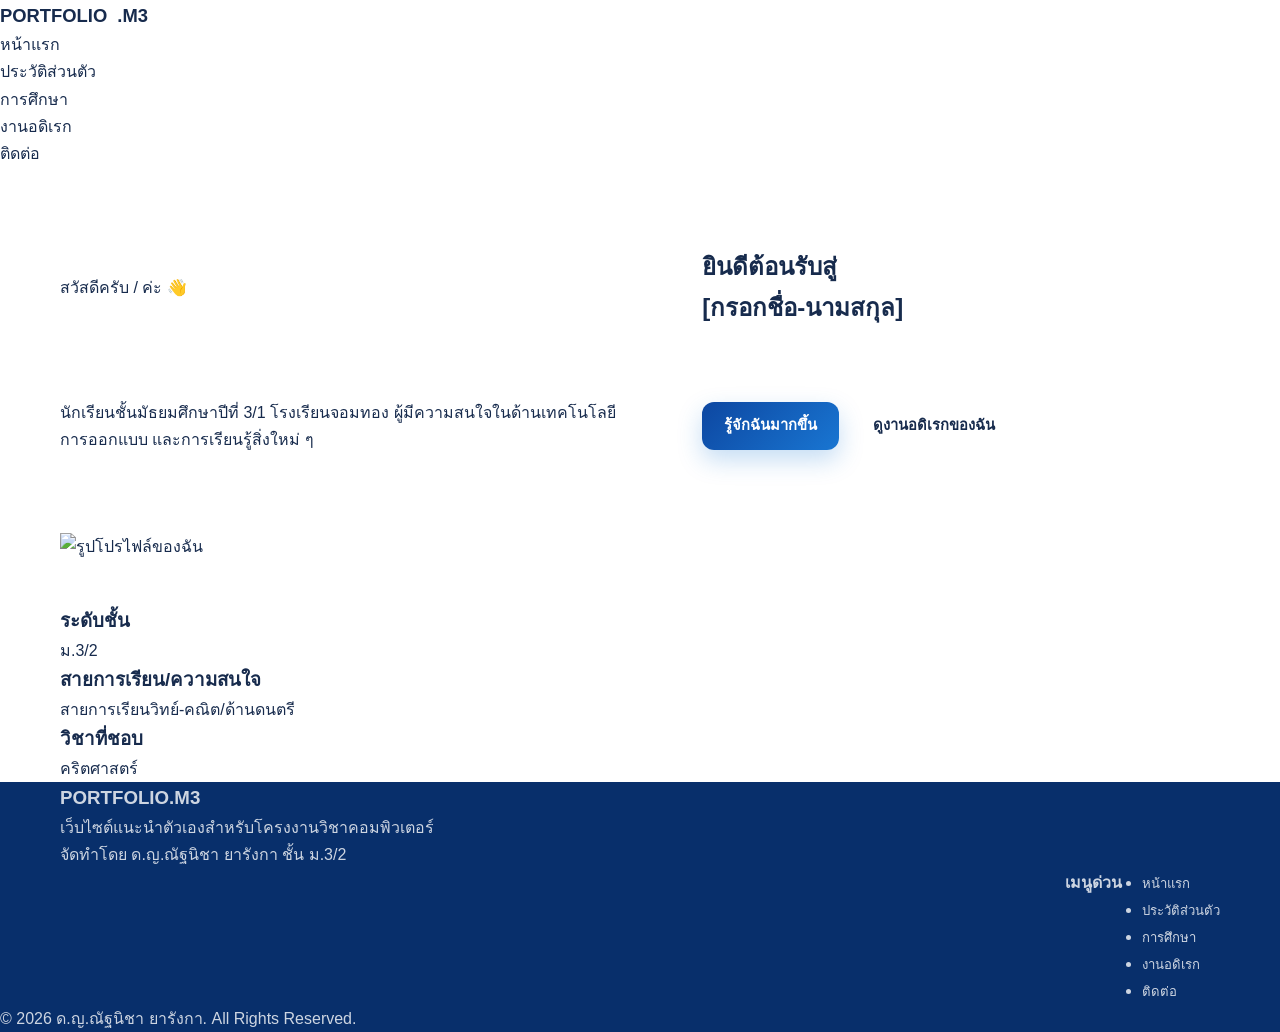
==== index.html @ 373a1669 "Update index.html" ====
<!DOCTYPE html>
<html lang="th">
<head>
    <meta charset="UTF-8">
    <meta name="viewport" content="width=device-width, initial-scale=1.0">
    <title>หน้าแรก | Student Portfolio</title>
    <link rel="stylesheet" href="style.css">
</head>
<body>
    <header class="navbar">
        <div class="nav-container">
            <a href="index.html" class="logo">PORTFOLIO<span>.M3</span></a>
            <nav>
                <ul class="nav-menu">
                    <li><a href="index.html" class="nav-link active">หน้าแรก</a></li>
                    <li><a href="profile.html" class="nav-link">ประวัติส่วนตัว</a></li>
                    <li><a href="education.html" class="nav-link">การศึกษา</a></li>
                    <li><a href="hobby.html" class="nav-link">งานอดิเรก</a></li>
                    <li><a href="contact.html" class="nav-link">ติดต่อ</a></li>
                </ul>
            </nav>
        </div>
    </header>

    <main>
        <section class="hero-section">
            <div class="container hero-container">
                <div class="hero-content">
                    <span class="badge">สวัสดีครับ / ค่ะ 👋</span>
                    <h1>ยินดีต้อนรับสู่ <br><span class="text-gradient">[กรอกชื่อ-นามสกุล]</span></h1>
                    <p class="hero-subtitle">นักเรียนชั้นมัธยมศึกษาปีที่ 3/1 โรงเรียนจอมทอง ผู้มีความสนใจในด้านเทคโนโลยี การออกแบบ และการเรียนรู้สิ่งใหม่ ๆ</p>
                    <div class="hero-buttons">
                        <a href="profile.html" class="btn btn-primary">รู้จักฉันมากขึ้น</a>
                        <a href="hobby.html" class="btn btn-secondary">ดูงานอดิเรกของฉัน</a>
                    </div>
                </div>
                <div class="hero-image-wrapper">
                    <div class="profile-bg-circle"></div>
                    <img src="https://placehold.co/400x400/8e24aa/ffffff?text=Profile+Image" alt="รูปโปรไฟล์ของฉัน" class="hero-profile-img">
                </div>
            </div>
        </section>

        <section class="quick-stats">
            <div class="container stats-grid">
                <div class="stat-card">
                    <h3>ระดับชั้น</h3>
                    <p>ม.3/2</p>
                </div>
                <div class="stat-card">
                    <h3>สายการเรียน/ความสนใจ</h3>
                    <p>สายการเรียนวิทย์-คณิต/ด้านดนตรี</p>
                </div>
                <div class="stat-card">
                    <h3>วิชาที่ชอบ</h3>
                    <p>คริตศาสตร์</p>
                </div>
            </div>
        </section>
    </main>

    <footer class="footer">
        <div class="container footer-container">
            <div class="footer-info">
                <h3>PORTFOLIO<span>.M3</span></h3>
                <p>เว็บไซต์แนะนำตัวเองสำหรับโครงงานวิชาคอมพิวเตอร์</p>
                <p>จัดทำโดย ด.ญ.ณัฐนิชา ยารังกา ชั้น ม.3/2</p>
            </div>
            <div class="footer-links">
                <h4>เมนูด่วน</h4>
                <ul>
                    <li><a href="index.html">หน้าแรก</a></li>
                    <li><a href="profile.html">ประวัติส่วนตัว</a></li>
                    <li><a href="education.html">การศึกษา</a></li>
                    <li><a href="hobby.html">งานอดิเรก</a></li>
                    <li><a href="contact.html">ติดต่อ</a></li>
                </ul>
            </div>
        </div>
        <div class="footer-bottom">
            <p>&copy; 2026 ด.ญ.ณัฐนิชา ยารังกา. All Rights Reserved.</p>
        </div>
    </footer>
</body>
</html>
---- style.css ----
/* =========================================================
   MY PORTFOLIO
   Modern Student Portfolio Website
   ========================================================= */


/* =========================
   1. VARIABLES
   ========================= */

:root {

    --blue-dark: #0D47A1;
    --blue: #1976D2;
    --blue-light: #42A5F5;
    --blue-soft: #90CAF9;

    --blue-pale: #E3F2FD;

    --white: #FFFFFF;
    --text: #172B4D;
    --text-light: #64748B;

    --border: #DCEAF7;

    --background: #F7FBFF;

    --shadow-sm:
        0 6px 20px rgba(13, 71, 161, 0.08);

    --shadow:
        0 15px 40px rgba(13, 71, 161, 0.12);

    --shadow-lg:
        0 25px 60px rgba(13, 71, 161, 0.18);

    --radius-sm: 12px;
    --radius: 20px;
    --radius-lg: 30px;

    --container: 1160px;

    --transition:
        0.3s ease;

}


/* =========================
   2. RESET
   ========================= */

* {
    margin: 0;
    padding: 0;
    box-sizing: border-box;
}

html {
    scroll-behavior: smooth;
}

body {

    font-family:
        "Segoe UI",
        "Noto Sans Thai",
        Tahoma,
        sans-serif;

    color: var(--text);

    background:
        var(--white);

    line-height: 1.7;

    overflow-x: hidden;
}

img {
    max-width: 100%;
    display: block;
}

a {
    text-decoration: none;
    color: inherit;
}

button,
input,
textarea {
    font: inherit;
}


/* =========================
   3. GLOBAL
   ========================= */

.container {

    width: min(
        calc(100% - 40px),
        var(--container)
    );

    margin-inline: auto;
}

.narrow {
    max-width: 850px;
}

.section {

    padding:
        100px 0;

}

.section-soft {

    background:
        var(--background);

}

.center {
    text-align: center;
}

.section-heading {
    margin-bottom: 50px;
}

.section-heading h2,
.section-heading.center h2 {

    font-size:
        clamp(2rem, 4vw, 3rem);

    line-height: 1.2;

    margin: 8px 0 14px;

}

.section-heading p {

    color:
        var(--text-light);

    max-width: 650px;

}

.section-heading.center p {
    margin-inline: auto;
}

.section-label {

    display: inline-block;

    color:
        var(--blue);

    font-size: 0.78rem;

    font-weight: 800;

    letter-spacing: 0.14em;

}

.section-label.light {
    color: var(--blue-pale);
}


/* =========================
   4. HEADER
   ========================= */

.site-header {

    position: sticky;

    top: 0;

    z-index: 1000;

    background:
        rgba(255, 255, 255, 0.88);

    backdrop-filter:
        blur(18px);

    border-bottom:
        1px solid rgba(13, 71, 161, 0.08);

}

.navbar {

    min-height: 78px;

    display: flex;

    align-items: center;

    justify-content: space-between;

    gap: 30px;

}

.logo {

    display: flex;

    align-items: center;

    gap: 10px;

    font-size: 1.15rem;

    font-weight: 800;

    color: var(--text);

}

.logo > span:last-child > span {
    color: var(--blue);
}

.logo-mark {

    width: 38px;
    height: 38px;

    display: grid;

    place-items: center;

    border-radius: 12px;

    color: var(--white);

    background:
        linear-gradient(
            135deg,
            var(--blue-dark),
            var(--blue-light)
        );

    box-shadow:
        0 8px 18px rgba(25, 118, 210, 0.25);

}

.nav-links {

    display: flex;

    align-items: center;

    gap: 5px;

}

.nav-links a {

    position: relative;

    padding:
        9px 14px;

    border-radius:
        10px;

    color:
        var(--text-light);

    font-size:
        0.92rem;

    font-weight:
        600;

    transition:
        var(--transition);

}

.nav-links a:hover {

    color:
        var(--blue);

    background:
        var(--blue-pale);

}

.nav-links a.active {

    color:
        var(--blue);

    background:
        var(--blue-pale);

}


/* =========================
   5. HERO
   ========================= */

.hero {

    position: relative;

    min-height:
        calc(100vh - 78px);

    display:
        flex;

    align-items:
        center;

    overflow:
        hidden;

    background:
        linear-gradient(
            135deg,
            #FFFFFF 0%,
            #F5FAFF 55%,
            #E3F2FD 100%
        );

}

.hero-content {

    display:
        grid;

    grid-template-columns:
        1.05fr 0.95fr;

    align-items:
        center;

    gap:
        70px;

    padding:
        80px 0;

}

.hero-text {

    position:
        relative;

    z-index:
        2;

}

.eyebrow {

    display:
        inline-flex;

    padding:
        7px 13px;

    border-radius:
        100px;

    color:
        var(--blue);

    background:
        var(--blue-pale);

    font-size:
        0.75rem;

    font-weight:
        800;

    letter-spacing:
        0.12em;

    margin-bottom:
        22px;

}

.hero h1 {

    font-size:
        clamp(2.7rem, 6vw, 5rem);

    line-height:
        1.05;

    letter-spacing:
        -0.04em;

    margin-bottom:
        24px;

}

.hero h1 span {
    color:
        var(--blue);
}

.hero-description {

    max-width:
        600px;

    color:
        var(--text-light);

    font-size:
        1.08rem;

    margin-bottom:
        14px;

}

.hero-tagline {

    color:
        var(--blue-dark);

    font-weight:
        700;

    margin-bottom:
        32px;

}

.hero-buttons {

    display:
        flex;

    flex-wrap:
        wrap;

    gap:
        12px;

}

.btn {

    display:
        inline-flex;

    align-items:
        center;

    justify-content:
        center;

    gap:
        9px;

    min-height:
        48px;

    padding:
        0 22px;

    border-radius:
        12px;

    font-weight:
        700;

    font-size:
        0.92rem;

    transition:
        var(--transition);

}

.btn-primary {

    color:
        var(--white);

    background:
        linear-gradient(
            135deg,
            var(--blue-dark),
            var(--blue)
        );

    box-shadow:
        0 10px 25px rgba(25, 118, 210, 0.25);

}

.btn-primary:hover {

    transform:
        translateY(-3px);

    box-shadow:
        0 15px 30px rgba(25, 118, 210, 0.35);

}

.btn-outline {

    color:
        var(--blue);

    border:
        1px solid var(--blue-soft);

    background:
        rgba(255,255,255,0.7);

}

.btn-outline:hover {

    background:
        var(--blue-pale);

    transform:
        translateY(-3px);

}

.btn-white {

    color:
        var(--blue-dark);

    background:
        var(--white);

}

.btn-white:hover {
    transform:
        translateY(-3px);
}

.quick-stats {

    display:
        flex;

    gap:
        35px;

    margin-top:
        45px;

}

.quick-stats div {

    display:
        flex;

    flex-direction:
        column;

}

.quick-stats strong {

    font-size:
        1.3rem;

    color:
        var(--blue-dark);

}

.quick-stats span {

    color:
        var(--text-light);

    font-size:
        0.78rem;

}


/* Hero image */

.hero-visual {

    position:
        relative;

    min-height:
        570px;

    display:
        grid;

    place-items:
        center;

}

.profile-frame {

    position:
        relative;

    width:
        min(100%, 400px);

    height:
        500px;

    padding:
        12px;

    border-radius:
        45% 45% 20px 20px;

    background:
        var(--white);

    box-shadow:
        var(--shadow-lg);

    transform:
        rotate(2deg);

    transition:
        var(--transition);

    z-index:
        2;

}

.profile-frame:hover {

    transform:
        rotate(0deg)
        translateY(-8px);

}

.profile-frame img {

    width:
        100%;

    height:
        100%;

    object-fit:
        cover;

    border-radius:
        40% 40% 15px 15px;

}

.profile-decoration {

    position:
        absolute;

    width:
        380px;

    height:
        380px;

    border-radius:
        50%;

    background:
        linear-gradient(
            135deg,
            var(--blue-pale),
            var(--blue-soft)
        );

    transform:
        translate(35px, -15px);

    z-index:
        1;

}

.floating-card {

    position:
        absolute;

    display:
        flex;

    align-items:
        center;

    gap:
        10px;

    padding:
        13px 16px;

    border:
        1px solid rgba(255,255,255,0.8);

    border-radius:
        15px;

    background:
        rgba(255,255,255,0.9);

    backdrop-filter:
        blur(12px);

    box-shadow:
        var(--shadow);

    z-index:
        5;

}

.floating-card span {

    width:
        38px;

    height:
        38px;

    display:
        grid;

    place-items:
        center;

    border-radius:
        10px;

    background:
        var(--blue-pale);

}

.floating-card strong,
.floating-card small {

    display:
        block;

}

.floating-card strong {
    font-size:
        0.85rem;
}

.floating-card small {

    color:
        var(--text-light);

    font-size:
        0.72rem;

}

.card-top {

    top:
        15%;

    right:
        2%;

}

.card-bottom {

    bottom:
        13%;

    left:
        2%;

}


/* Decorative circles */

.hero-bg-circle {

    position:
        absolute;

    border-radius:
        50%;

    pointer-events:
        none;

}

.circle-one {

    width:
        300px;

    height:
        300px;

    right:
        -130px;

    top:
        80px;

    background:
        rgba(144, 202, 249, 0.15);

}

.circle-two {

    width:
        180px;

    height:
        180px;

    left:
        -80px;

    bottom:
        60px;

    border:
        30px solid rgba(66, 165, 245, 0.07);

}


/* =========================
   6. FEATURE CARDS
   ========================= */

.feature-grid {

    display:
        grid;

    grid-template-columns:
        repeat(3, 1fr);

    gap:
        22px;

}

.feature-card {

    padding:
        30px;

    border:
        1px solid var(--border);

    border-radius:
        var(--radius);

    background:
        var(--white);

    box-shadow:
        var(--shadow-sm);

    transition:
        var(--transition);

}

.feature-card:hover {

    transform:
        translateY(-8px);

    box-shadow:
        var(--shadow);

    border-color:
        var(--blue-soft);

}

.feature-icon {

    width:
        54px;

    height:
        54px;

    display:
        grid;

    place-items:
        center;

    border-radius:
        15px;

    background:
        var(--blue-pale);

    font-size:
        1.5rem;

    margin-bottom:
        22px;

}

.feature-card h3 {

    margin-bottom:
        8px;

}

.feature-card p {

    color:
        var(--text-light);

    margin-bottom:
        18px;

}

.feature-card a {

    color:
        var(--blue);

    font-weight:
        700;

    font-size:
        0.9rem;

}


/* =========================
   7. CTA
   ========================= */

.cta-section {

    padding:
        30px 0 100px;

}

.cta-box {

    position:
        relative;

    overflow:
        hidden;

    display:
        flex;

    align-items:
        center;

    justify-content:
        space-between;

    gap:
        30px;

    padding:
        50px;

    border-radius:
        var(--radius-lg);

    color:
        var(--white);

    background:
        linear-gradient(
            135deg,
            var(--blue-dark),
            var(--blue)
        );

    box-shadow:
        var(--shadow-lg);

}

.cta-box::after {

    content:
        "";

    position:
        absolute;

    width:
        250px;

    height:
        250px;

    right:
        -100px;

    top:
        -130px;

    border-radius:
        50%;

    border:
        45px solid rgba(255,255,255,0.08);

}

.cta-box h2 {

    margin:
        7px 0;

    font-size:
        clamp(1.7rem, 4vw, 2.5rem);

}

.cta-box p {
    opacity:
        0.82;
}


/* =========================
   8. PAGE HERO
   ========================= */

.page-hero {

    padding:
        110px 0 90px;

    background:
        linear-gradient(
            135deg,
            var(--blue-pale),
            #FFFFFF
        );

}

.page-hero h1 {

    font-size:
        clamp(2.5rem, 6vw, 4rem);

    line-height:
        1.1;

    margin:
        8px 0 14px;

}

.page-hero p {

    color:
        var(--text-light);

    font-size:
        1.05rem;

}


/* =========================
   9. PROFILE
   ========================= */

.profile-layout {

    display:
        grid;

    grid-template-columns:
        0.8fr 1.2fr;

    gap:
        80px;

    align-items:
        center;

}

.profile-large-image {

    position:
        relative;

    max-width:
        420px;

}

.profile-large-image img {

    width:
        100%;

    aspect-ratio:
        4 / 5;

    object-fit:
        cover;

    border-radius:
        var(--radius-lg);

    position:
        relative;

    z-index:
        2;

    box-shadow:
        var(--shadow-lg);

}

.image-accent {

    position:
        absolute;

    width:
        100%;

    height:
        100%;

    top:
        25px;

    left:
        25px;

    border-radius:
        var(--radius-lg);

    background:
        var(--blue-pale);

}

.profile-information h2 {

    font-size:
        clamp(2rem, 4vw, 3.1rem);

    line-height:
        1.2;

    margin:
        10px 0 18px;

}

.profile-information h2 span {
    color:
        var(--blue);
}

.lead {

    color:
        var(--text-light);

    margin-bottom:
        28px;

}

.info-grid {

    display:
        grid;

    grid-template-columns:
        repeat(2, 1fr);

    gap:
        12px;

}

.info-item {

    padding:
        17px;

    border:
        1px solid var(--border);

    border-radius:
        14px;

    background:
        var(--background);

}

.info-item span,
.info-item strong {
    display:
        block;
}

.info-item span {

    color:
        var(--text-light);

    font-size:
        0.75rem;

    margin-bottom:
        3px;

}

.info-item strong {

    font-size:
        0.9rem;

}


/* About */

.about-box {

    position:
        relative;

    padding:
        45px;

    border:
        1px solid var(--border);

    border-radius:
        var(--radius-lg);

    background:
        var(--white);

    box-shadow:
        var(--shadow-sm);

}

.quote-mark {

    font-size:
        5rem;

    line-height:
        0.7;

    color:
        var(--blue-soft);

}

.about-box p {

    font-size:
        1.08rem;

    color:
        var(--text-light);

}

.about-signature {

    margin-top:
        25px;

    color:
        var(--blue);

    font-weight:
        800;

}


/* Highlights */

.highlight-grid {

    display:
        grid;

    grid-template-columns:
        repeat(3, 1fr);

    gap:
        20px;

}

.highlight-card {

    position:
        relative;

    overflow:
        hidden;

    padding:
        30px;

    border:
        1px solid var(--border);

    border-radius:
        var(--radius);

    background:
        var(--white);

    transition:
        var(--transition);

}

.highlight-card:hover {

    transform:
        translateY(-7px);

    box-shadow:
        var(--shadow);

}

.highlight-number {

    position:
        absolute;

    right:
        20px;

    top:
        15px;

    color:
        var(--blue-pale);

    font-size:
        3rem;

    font-weight:
        900;

}

.highlight-card h3 {

    margin-bottom:
        8px;

}

.highlight-card p {

    color:
        var(--text-light);

}


/* =========================
   10. TIMELINE
   ========================= */

.timeline {

    position:
        relative;

    max-width:
        850px;

    margin:
        0 auto;

}

.timeline::before {

    content:
        "";

    position:
        absolute;

    left:
        24px;

    top:
        15px;

    bottom:
        15px;

    width:
        2px;

    background:
        var(--blue-soft);

}

.timeline-item {

    position:
        relative;

    display:
        grid;

    grid-template-columns:
        50px 1fr;

    gap:
        25px;

    margin-bottom:
        35px;

}

.timeline-dot {

    position:
        relative;

    width:
        50px;

    height:
        50px;

    display:
        grid;

    place-items:
        center;

    border:
        5px solid var(--white);

    border-radius:
        50%;

    color:
        var(--white);

    background:
        var(--blue);

    box-shadow:
        0 5px 15px rgba(25,118,210,0.25);

    z-index:
        2;

    font-size:
        0.75rem;

    font-weight:
        800;

}

.timeline-content {

    padding:
        27px;

    border:
        1px solid var(--border);

    border-radius:
        var(--radius);

    background:
        var(--white);

    box-shadow:
        var(--shadow-sm);

    transition:
        var(--transition);

}

.timeline-content:hover {

    transform:
        translateX(5px);

    box-shadow:
        var(--shadow);

}

.timeline-year {

    color:
        var(--blue);

    font-size:
        0.78rem;

    font-weight:
        800;

}

.timeline-content h3 {

    margin:
        5px 0;

}

.timeline-content p {

    color:
        var(--text-light);

}

.timeline-tags {

    display:
        flex;

    flex-wrap:
        wrap;

    gap:
        8px;

    margin-top:
        15px;

}

.timeline-tags span {

    padding:
        5px 10px;

    border-radius:
        100px;

    background:
        var(--blue-pale);

    color:
        var(--blue);

    font-size:
        0.72rem;

    font-weight:
        700;

}


/* Education Highlight */

.education-highlight {

    display:
        grid;

    grid-template-columns:
        1.2fr 0.8fr;

    gap:
        40px;

    padding:
        45px;

    border-radius:
        var(--radius-lg);

    background:
        var(--white);

    border:
        1px solid var(--border);

    box-shadow:
        var(--shadow-sm);

}

.education-main h2 {

    font-size:
        clamp(1.8rem, 4vw, 2.7rem);

    margin:
        8px 0;

}

.education-main p {

    color:
        var(--text-light);

}

.education-stats {

    display:
        grid;

    grid-template-columns:
        repeat(3, 1fr);

    align-items:
        center;

    gap:
        12px;

}

.education-stats div {

    text-align:
        center;

    padding:
        18px 8px;

    border-radius:
        15px;

    background:
        var(--blue-pale);

}

.education-stats strong,
.education-stats span {

    display:
        block;

}

.education-stats strong {

    color:
        var(--blue-dark);

}

.education-stats span {

    color:
        var(--text-light);

    font-size:
        0.7rem;

}


/* Table */

.table-wrapper {

    overflow-x:
        auto;

    border:
        1px solid var(--border);

    border-radius:
        var(--radius);

}

.education-table {

    width:
        100%;

    min-width:
        650px;

    border-collapse:
        collapse;

}

.education-table th {

    text-align:
        left;

    padding:
        17px 20px;

    background:
        var(--blue-dark);

    color:
        var(--white);

    font-size:
        0.85rem;

}

.education-table td {

    padding:
        18px 20px;

    border-bottom:
        1px solid var(--border);

    font-size:
        0.9rem;

}

.education-table tr:last-child td {
    border-bottom:
        0;
}

.education-table tbody tr:hover {

    background:
        var(--background);

}

.status {

    display:
        inline-block;

    padding:
        4px 10px;

    border-radius:
        100px;

    background:
        #E8F5E9;

    color:
        #2E7D32;

    font-size:
        0.72rem;

    font-weight:
        700;

}

.current-status {

    background:
        var(--blue-pale);

    color:
        var(--blue-dark);

}


/* =========================
   11. HOBBY
   ========================= */

.hobby-hero {

    background:
        linear-gradient(
            135deg,
            #E3F2FD,
            #FFFFFF,
            #EAF6FF
        );

}

.hobby-grid {

    display:
        grid;

    grid-template-columns:
        repeat(3, 1fr);

    gap:
        20px;

}

.hobby-card {

    position:
        relative;

    overflow:
        hidden;

    padding:
        30px;

    min-height:
        270px;

    border:
        1px solid var(--border);

    border-radius:
        var(--radius);

    background:
        var(--white);

    box-shadow:
        var(--shadow-sm);

    transition:
        var(--transition);

}

.hobby-card:hover {

    transform:
        translateY(-9px);

    box-shadow:
        var(--shadow);

    border-color:
        var(--blue-soft);

}

.hobby-icon {

    width:
        65px;

    height:
        65px;

    display:
        grid;

    place-items:
        center;

    border-radius:
        18px;

    background:
        var(--blue-pale);

    font-size:
        1.8rem;

    margin-bottom:
        20px;

    transition:
        var(--transition);

}

.hobby-card:hover .hobby-icon {

    transform:
        scale(1.08)
        rotate(-4deg);

}

.hobby-number {

    position:
        absolute;

    right:
        20px;

    top:
        20px;

    color:
        var(--blue-soft);

    font-size:
        1.2rem;

    font-weight:
        900;

}

.hobby-card h3 {

    margin-bottom:
        8px;

}

.hobby-card p {

    color:
        var(--text-light);

    font-size:
        0.9rem;

}

.hobby-line {

    width:
        35px;

    height:
        3px;

    margin-top:
        20px;

    border-radius:
        10px;

    background:
        var(--blue);

    transition:
        var(--transition);

}

.hobby-card:hover .hobby-line {

    width:
        80px;

}

.featured-hobby {

    color:
        var(--white);

    background:
        linear-gradient(
            145deg,
            var(--blue-dark),
            var(--blue)
        );

}

.featured-hobby p {

    color:
        rgba(255,255,255,0.8);

}

.featured-hobby .hobby-icon {

    background:
        rgba(255,255,255,0.15);

}

.featured-hobby .hobby-number {

    color:
        rgba(255,255,255,0.25);

}

.featured-hobby .hobby-line {

    background:
        var(--white);

}


/* Interest */

.interest-banner {

    display:
        grid;

    grid-template-columns:
        auto 1fr;

    gap:
        25px;

    align-items:
        center;

    padding:
        35px;

    border:
        1px solid var(--border);

    border-radius:
        var(--radius-lg);

    background:
        var(--white);

    box-shadow:
        var(--shadow-sm);

}

.interest-icon {

    width:
        75px;

    height:
        75px;

    display:
        grid;

    place-items:
        center;

    border-radius:
        22px;

    background:
        var(--blue-pale);

    font-size:
        2rem;

}

.interest-banner h2 {

    margin:
        5px 0;

}

.interest-banner p {

    color:
        var(--text-light);

}


/* =========================
   12. CONTACT
   ========================= */

.contact-intro {

    max-width:
        700px;

    margin-bottom:
        40px;

}

.contact-intro h2 {

    font-size:
        clamp(2rem, 4vw, 3rem);

    line-height:
        1.2;

    margin:
        8px 0 12px;

}

.contact-intro p {

    color:
        var(--text-light);

}

.contact-grid {

    display:
        grid;

    grid-template-columns:
        repeat(2, 1fr);

    gap:
        18px;

}

.contact-card {

    display:
        flex;

    align-items:
        center;

    gap:
        20px;

    padding:
        28px;

    border:
        1px solid var(--border);

    border-radius:
        var(--radius);

    background:
        var(--white);

    box-shadow:
        var(--shadow-sm);

    transition:
        var(--transition);

}

.contact-card:hover {

    transform:
        translateY(-7px);

    box-shadow:
        var(--shadow);

    border-color:
        var(--blue-soft);

}

.contact-icon {

    flex-shrink:
        0;

    width:
        58px;

    height:
        58px;

    display:
        grid;

    place-items:
        center;

    border-radius:
        17px;

    background:
        var(--blue-pale);

    color:
        var(--blue-dark);

    font-size:
        1.5rem;

}

.contact-card span {

    color:
        var(--blue);

    font-size:
        0.72rem;

    font-weight:
        800;

    text-transform:
        uppercase;

    letter-spacing:
        0.06em;

}

.contact-card h3 {

    margin:
        2px 0;

    font-size:
        1rem;

}

.contact-card p {

    color:
        var(--text-light);

    font-size:
        0.8rem;

}


/* CTA */

.contact-cta {

    display:
        grid;

    grid-template-columns:
        auto 1fr auto;

    align-items:
        center;

    gap:
        25px;

    padding:
        40px;

    border-radius:
        var(--radius-lg);

    background:
        var(--white);

    border:
        1px solid var(--border);

    box-shadow:
        var(--shadow-sm);

}

.contact-cta-icon {

    width:
        70px;

    height:
        70px;

    display:
        grid;

    place-items:
        center;

    border-radius:
        20px;

    background:
        var(--blue-pale);

    font-size:
        1.8rem;

}

.contact-cta h2 {

    margin:
        5px 0;

}

.contact-cta p {

    color:
        var(--text-light);

}


/* =========================
   13. FOOTER
   ========================= */

.footer {

    color:
        rgba(255,255,255,0.8);

    background:
        #082F6B;

}

.footer-content {

    display:
        flex;

    justify-content:
        space-between;

    gap:
        40px;

    padding:
        55px 0 35px;

}

.footer-logo {

    color:
        var(--white);

    font-size:
        1.3rem;

    font-weight:
        800;

    margin-bottom:
        6px;

}

.footer-content p {

    font-size:
        0.82rem;

}

.footer-links {

    display:
        flex;

    flex-wrap:
        wrap;

    align-content:
        flex-start;

    justify-content:
        flex-end;

    gap:
        8px 20px;

}

.footer-links a {

    font-size:
        0.82rem;

    transition:
        var(--transition);

}

.footer-links a:hover {

    color:
        var(--white);

}

.copyright {

    padding:
        18px 0 25px;

    border-top:
        1px solid rgba(255,255,255,0.12);

    font-size:
        0.75rem;

    color:
        rgba(255,255,255,0.55);

}


/* =========================
   14. ANIMATION
   ========================= */

@keyframes fadeUp {

    from {

        opacity:
            0;

        transform:
            translateY(20px);

    }

    to {

        opacity:
            1;

        transform:
            translateY(0);

    }

}

.fade-up {

    animation:
        fadeUp 0.8s ease both;

}


/* =========================
   15. RESPONSIVE
   ========================= */


/* Tablet */

@media (max-width: 900px) {

    .navbar {

        flex-direction:
            column;

        justify-content:
            center;

        padding:
            14px 0;

    }

    .nav-links {

        flex-wrap:
            wrap;

        justify-content:
            center;

    }

    .hero-content {

        grid-template-columns:
            1fr;

        gap:
            30px;

        text-align:
            center;

    }

    .hero-description {

        margin-inline:
            auto;

    }

    .hero-buttons,
    .quick-stats {

        justify-content:
            center;

    }

    .hero-visual {

        min-height:
            500px;

    }

    .feature-grid,
    .highlight-grid,
    .hobby-grid {

        grid-template-columns:
            repeat(2, 1fr);

    }

    .profile-layout {

        grid-template-columns:
            1fr;

    }

    .profile-large-image {

        margin-inline:
            auto;

    }

    .profile-information {

        text-align:
            center;

    }

    .info-grid {

        text-align:
            left;

    }

    .education-highlight {

        grid-template-columns:
            1fr;

    }

    .contact-cta {

        grid-template-columns:
            auto 1fr;

    }

    .contact-cta .btn {

        grid-column:
            1 / -1;

        justify-self:
            start;

    }

}


/* Mobile */

@media (max-width: 600px) {

    .container {

        width:
            min(
                calc(100% - 28px),
                var(--container)
            );

    }

    .section {

        padding:
            70px 0;

    }

    .navbar {

        min-height:
            auto;

    }

    .nav-links {

        gap:
            2px;

    }

    .nav-links a {

        padding:
            7px 8px;

        font-size:
            0.74rem;

    }

    .hero {

        min-height:
            auto;

    }

    .hero-content {

        padding:
            65px 0;

    }

    .hero h1 {

        font-size:
            2.65rem;

    }

    .hero-visual {

        min-height:
            430px;

    }

    .profile-frame {

        width:
            290px;

        height:
            370px;

    }

    .profile-decoration {

        width:
            280px;

        height:
            280px;

    }

    .floating-card {

        transform:
            scale(0.85);

    }

    .card-top {

        right:
            -5%;

    }

    .card-bottom {

        left:
            -5%;

    }

    .quick-stats {

        gap:
            18px;

    }

    .feature-grid,
    .highlight-grid,
    .hobby-grid,
    .contact-grid {

        grid-template-columns:
            1fr;

    }

    .cta-box {

        flex-direction:
            column;

        align-items:
            flex-start;

        padding:
            35px 25px;

    }

    .page-hero {

        padding:
            75px 0 65px;

    }

    .info-grid {

        grid-template-columns:
            1fr;

    }

    .about-box {

        padding:
            30px 25px;

    }

    .timeline::before {

        left:
            19px;

    }

    .timeline-item {

        grid-template-columns:
            40px 1fr;

        gap:
            15px;

    }

    .timeline-dot {

        width:
            40px;

        height:
            40px;

    }

    .timeline-content {

        padding:
            22px 18px;

    }

    .education-highlight {

        padding:
            28px 22px;

    }

    .education-stats {

        grid-template-columns:
            1fr;

    }

    .interest-banner {

        grid-template-columns:
            1fr;

        text-align:
            center;

    }

    .interest-icon {

        margin-inline:
            auto;

    }

    .contact-card {

        padding:
            22px;

    }

    .contact-cta {

        grid-template-columns:
            1fr;

        text-align:
            center;

        padding:
            30px 22px;

    }

    .contact-cta-icon {

        margin-inline:
            auto;

    }

    .contact-cta .btn {

        justify-self:
            center;

    }

    .footer-content {

        flex-direction:
            column;

    }

    .footer-links {

        justify-content:
            flex-start;

    }

}


/* Accessibility */

@media (prefers-reduced-motion: reduce) {

    html {
        scroll-behavior:
            auto;
    }

    *,
    *::before,
    *::after {

        animation-duration:
            0.01ms !important;

        animation-iteration-count:
            1 !important;

        transition-duration:
            0.01ms !important;

    }

}
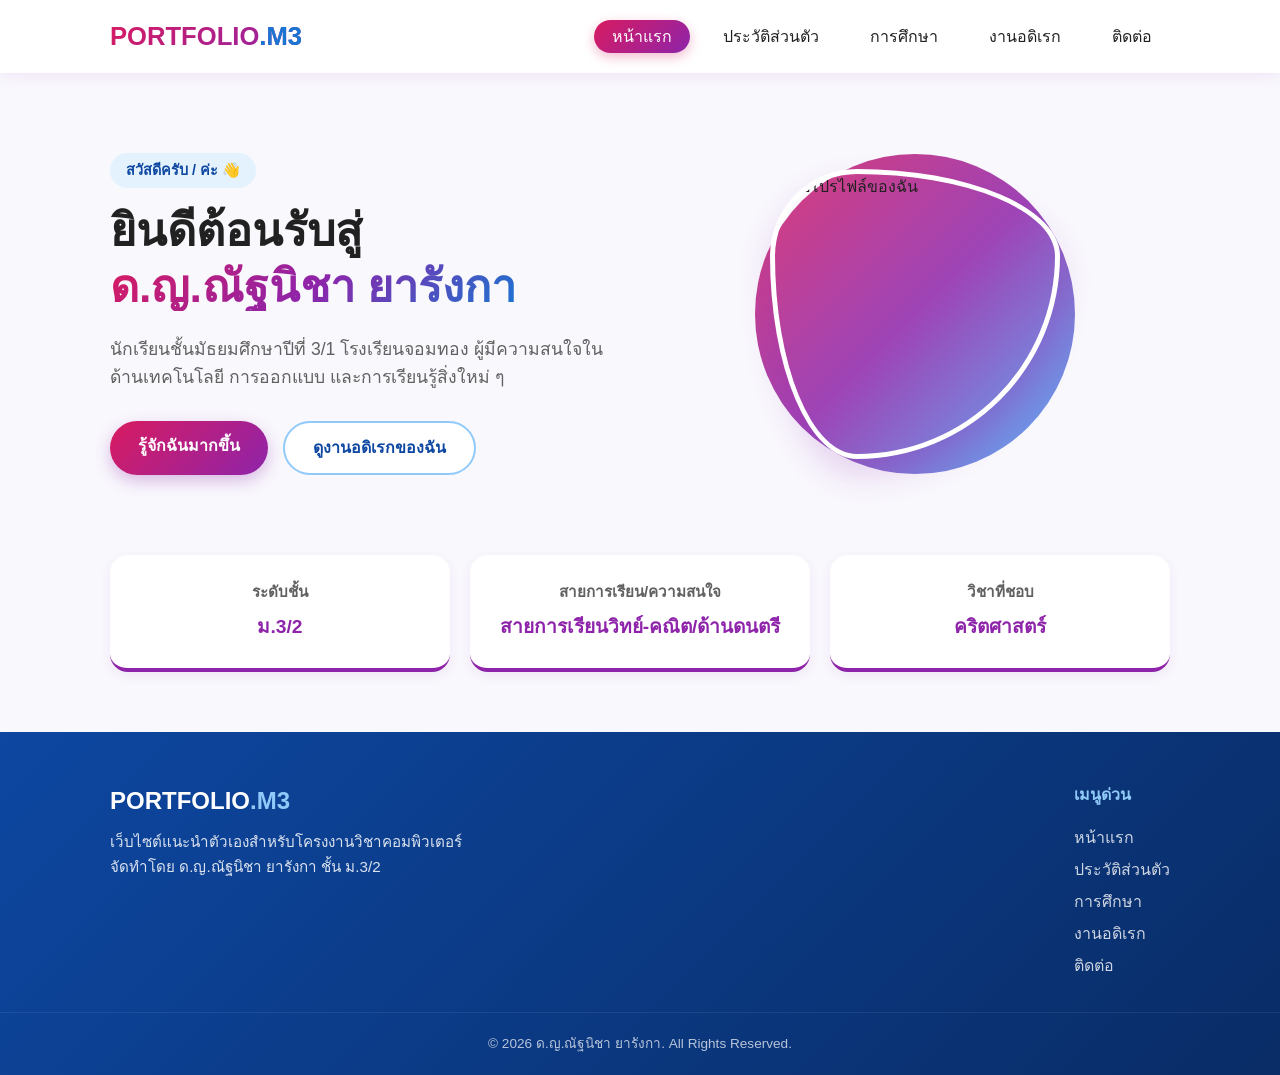
==== commit 0bda8f4a: "Update index.html" ====
--- a/index.html
+++ b/index.html
@@ -27,7 +27,7 @@
             <div class="container hero-container">
                 <div class="hero-content">
                     <span class="badge">สวัสดีครับ / ค่ะ 👋</span>
-                    <h1>ยินดีต้อนรับสู่ <br><span class="text-gradient">[กรอกชื่อ-นามสกุล]</span></h1>
+                    <h1>ยินดีต้อนรับสู่ <br><span class="text-gradient">ด.ญ.ณัฐนิชา ยารังกา</span></h1>
                     <p class="hero-subtitle">นักเรียนชั้นมัธยมศึกษาปีที่ 3/1 โรงเรียนจอมทอง ผู้มีความสนใจในด้านเทคโนโลยี การออกแบบ และการเรียนรู้สิ่งใหม่ ๆ</p>
                     <div class="hero-buttons">
                         <a href="profile.html" class="btn btn-primary">รู้จักฉันมากขึ้น</a>
--- a/style.css
+++ b/style.css
@@ -1,54 +1,28 @@
-/* =========================================================
-   MY PORTFOLIO
-   Modern Student Portfolio Website
-   ========================================================= */
-
-
-/* =========================
-   1. VARIABLES
-   ========================= */
-
+/* ==========================================================================
+   Global Reset & Red-Purple Theme Palette with Blue Accents
+   ========================================================================== */
 :root {
-
-    --blue-dark: #0D47A1;
-    --blue: #1976D2;
-    --blue-light: #42A5F5;
-    --blue-soft: #90CAF9;
-
-    --blue-pale: #E3F2FD;
-
-    --white: #FFFFFF;
-    --text: #172B4D;
-    --text-light: #64748B;
-
-    --border: #DCEAF7;
-
-    --background: #F7FBFF;
-
-    --shadow-sm:
-        0 6px 20px rgba(13, 71, 161, 0.08);
-
-    --shadow:
-        0 15px 40px rgba(13, 71, 161, 0.12);
-
-    --shadow-lg:
-        0 25px 60px rgba(13, 71, 161, 0.18);
-
-    --radius-sm: 12px;
-    --radius: 20px;
-    --radius-lg: 30px;
-
-    --container: 1160px;
-
-    --transition:
-        0.3s ease;
-
-}
-
-
-/* =========================
-   2. RESET
-   ========================= */
+    --primary-purple: #8E24AA;
+    --primary-red: #D81B60;
+    --accent-blue-dark: #0D47A1;
+    --accent-blue-mid: #1976D2;
+    --accent-blue-light: #42A5F5;
+    --accent-blue-soft: #90CAF9;
+    --bg-light-blue: #E3F2FD;
+    --bg-body: #F9F8FD;
+    --surface: #FFFFFF;
+    --text-main: #212121;
+    --text-muted: #616161;
+    
+    --shadow-sm: 0 4px 12px rgba(142, 36, 170, 0.08);
+    --shadow-md: 0 8px 24px rgba(142, 36, 170, 0.12);
+    --shadow-lg: 0 16px 32px rgba(142, 36, 170, 0.18);
+    
+    --radius-sm: 10px;
+    --radius-md: 18px;
+    --radius-lg: 26px;
+    --transition: all 0.3s cubic-bezier(0.25, 0.8, 0.25, 1);
+}
 
 * {
     margin: 0;
@@ -56,2908 +30,661 @@
     box-sizing: border-box;
 }
 
-html {
-    scroll-behavior: smooth;
-}
-
 body {
-
-    font-family:
-        "Segoe UI",
-        "Noto Sans Thai",
-        Tahoma,
-        sans-serif;
-
-    color: var(--text);
-
-    background:
-        var(--white);
-
-    line-height: 1.7;
-
-    overflow-x: hidden;
-}
-
-img {
-    max-width: 100%;
-    display: block;
-}
-
-a {
+    font-family: 'Prompt', 'Kanit', -apple-system, BlinkMacSystemFont, "Segoe UI", Roboto, sans-serif;
+    background-color: var(--bg-body);
+    color: var(--text-main);
+    line-height: 1.6;
+    display: flex;
+    flex-direction: column;
+    min-height: 100vh;
+}
+
+main {
+    flex: 1;
+}
+
+.container {
+    max-width: 1100px;
+    margin: 0 auto;
+    padding: 0 20px;
+}
+
+/* ==========================================================================
+   Navigation Bar
+   ========================================================================== */
+.navbar {
+    position: sticky;
+    top: 0;
+    background: rgba(255, 255, 255, 0.88);
+    backdrop-filter: blur(12px);
+    box-shadow: var(--shadow-sm);
+    z-index: 1000;
+    padding: 16px 0;
+}
+
+.nav-container {
+    max-width: 1100px;
+    margin: 0 auto;
+    padding: 0 20px;
+    display: flex;
+    justify-content: space-between;
+    align-items: center;
+}
+
+.logo {
+    font-size: 1.6rem;
+    font-weight: 700;
+    background: linear-gradient(135deg, var(--primary-red), var(--primary-purple));
+    -webkit-background-clip: text;
+    -webkit-text-fill-color: transparent;
     text-decoration: none;
-    color: inherit;
-}
-
-button,
-input,
-textarea {
-    font: inherit;
-}
-
-
-/* =========================
-   3. GLOBAL
-   ========================= */
-
-.container {
-
-    width: min(
-        calc(100% - 40px),
-        var(--container)
-    );
-
-    margin-inline: auto;
-}
-
-.narrow {
-    max-width: 850px;
-}
-
-.section {
-
-    padding:
-        100px 0;
-
-}
-
-.section-soft {
-
-    background:
-        var(--background);
-
-}
-
-.center {
+}
+
+.logo span {
+    color: var(--accent-blue-mid);
+    -webkit-text-fill-color: var(--accent-blue-mid);
+}
+
+.nav-menu {
+    display: flex;
+    list-style: none;
+    gap: 15px;
+}
+
+.nav-link {
+    text-decoration: none;
+    color: var(--text-main);
+    font-weight: 500;
+    padding: 8px 18px;
+    border-radius: 50px;
+    transition: var(--transition);
+}
+
+.nav-link:hover, .nav-link.active {
+    color: white;
+    background: linear-gradient(135deg, var(--primary-red), var(--primary-purple));
+    box-shadow: 0 4px 12px rgba(216, 27, 96, 0.3);
+}
+
+/* ==========================================================================
+   Hero Section
+   ========================================================================== */
+.hero-section {
+    padding: 80px 0;
+}
+
+.hero-container {
+    display: flex;
+    align-items: center;
+    justify-content: space-between;
+    gap: 40px;
+}
+
+.hero-content {
+    flex: 1;
+}
+
+.badge {
+    background-color: var(--bg-light-blue);
+    color: var(--accent-blue-dark);
+    padding: 6px 16px;
+    border-radius: 50px;
+    font-size: 0.9rem;
+    font-weight: 600;
+    display: inline-block;
+    margin-bottom: 15px;
+}
+
+.hero-content h1 {
+    font-size: 2.8rem;
+    line-height: 1.25;
+    margin-bottom: 20px;
+}
+
+.text-gradient {
+    background: linear-gradient(135deg, var(--primary-red), var(--primary-purple), var(--accent-blue-mid));
+    -webkit-background-clip: text;
+    -webkit-text-fill-color: transparent;
+}
+
+.hero-subtitle {
+    color: var(--text-muted);
+    font-size: 1.1rem;
+    margin-bottom: 30px;
+}
+
+.hero-buttons {
+    display: flex;
+    gap: 15px;
+}
+
+.hero-image-wrapper {
+    position: relative;
+    flex: 1;
+    display: flex;
+    justify-content: center;
+}
+
+.profile-bg-circle {
+    position: absolute;
+    width: 320px;
+    height: 320px;
+    background: linear-gradient(135deg, var(--primary-red), var(--primary-purple), var(--accent-blue-light));
+    border-radius: 50%;
+    z-index: -1;
+    top: 50%;
+    left: 50%;
+    transform: translate(-50%, -50%);
+    opacity: 0.85;
+}
+
+.hero-profile-img {
+    width: 290px;
+    height: 290px;
+    object-fit: cover;
+    border-radius: 30% 70% 70% 30% / 30% 30% 70% 70%;
+    border: 5px solid var(--surface);
+    box-shadow: var(--shadow-lg);
+    transition: var(--transition);
+}
+
+.hero-profile-img:hover {
+    transform: scale(1.04) rotate(2deg);
+    border-radius: 50%;
+}
+
+/* Quick Stats */
+.quick-stats {
+    padding-bottom: 60px;
+}
+
+.stats-grid {
+    display: grid;
+    grid-template-columns: repeat(3, 1fr);
+    gap: 20px;
+}
+
+.stat-card {
+    background: var(--surface);
+    padding: 25px;
+    border-radius: var(--radius-md);
     text-align: center;
-}
-
-.section-heading {
+    box-shadow: var(--shadow-sm);
+    border-bottom: 4px solid var(--primary-purple);
+    transition: var(--transition);
+}
+
+.stat-card:hover {
+    transform: translateY(-5px);
+    box-shadow: var(--shadow-md);
+}
+
+.stat-card h3 {
+    font-size: 0.95rem;
+    color: var(--text-muted);
+    margin-bottom: 8px;
+}
+
+.stat-card p {
+    font-size: 1.2rem;
+    font-weight: 700;
+    color: var(--primary-purple);
+}
+
+/* ==========================================================================
+   Buttons & Cards
+   ========================================================================== */
+.btn {
+    display: inline-block;
+    padding: 12px 28px;
+    border-radius: 50px;
+    text-decoration: none;
+    font-weight: 600;
+    transition: var(--transition);
+    cursor: pointer;
+    border: none;
+}
+
+.btn-primary {
+    background: linear-gradient(135deg, var(--primary-red), var(--primary-purple));
+    color: white;
+    box-shadow: 0 6px 16px rgba(142, 36, 170, 0.3);
+}
+
+.btn-primary:hover {
+    transform: translateY(-3px);
+    box-shadow: 0 8px 20px rgba(142, 36, 170, 0.4);
+}
+
+.btn-secondary {
+    background-color: var(--surface);
+    color: var(--accent-blue-dark);
+    border: 2px solid var(--accent-blue-soft);
+}
+
+.btn-secondary:hover {
+    background-color: var(--bg-light-blue);
+    transform: translateY(-2px);
+}
+
+.btn-sm {
+    padding: 8px 18px;
+    font-size: 0.9rem;
+}
+
+.page-content {
+    padding: 60px 20px;
+}
+
+.section-title {
+    text-align: center;
+    margin-bottom: 45px;
+}
+
+.section-title h2 {
+    font-size: 2.3rem;
+    color: var(--primary-purple);
+}
+
+.section-title p {
+    color: var(--text-muted);
+}
+
+.info-card {
+    background: var(--surface);
+    padding: 30px;
+    border-radius: var(--radius-md);
+    box-shadow: var(--shadow-sm);
+    margin-bottom: 25px;
+}
+
+.info-card h3 {
+    margin-bottom: 20px;
+    color: var(--primary-purple);
+    border-bottom: 2px solid var(--bg-light-blue);
+    padding-bottom: 10px;
+}
+
+/* ==========================================================================
+   Profile Page
+   ========================================================================== */
+.profile-grid {
+    display: grid;
+    grid-template-columns: 350px 1fr;
+    gap: 30px;
+}
+
+.profile-card-left {
+    position: relative;
+    text-align: center;
+}
+
+.profile-detail-img {
+    width: 100%;
+    border-radius: var(--radius-lg);
+    box-shadow: var(--shadow-md);
+    object-fit: cover;
+}
+
+.profile-badge {
+    position: absolute;
+    bottom: 20px;
+    left: 50%;
+    transform: translateX(-50%);
+    background: linear-gradient(135deg, var(--primary-red), var(--primary-purple));
+    color: white;
+    padding: 8px 26px;
+    border-radius: 50px;
+    font-weight: 600;
+    box-shadow: var(--shadow-sm);
+}
+
+.info-grid {
+    display: grid;
+    grid-template-columns: repeat(2, 1fr);
+    gap: 15px;
+}
+
+.info-item {
+    display: flex;
+    flex-direction: column;
+}
+
+.info-item .label {
+    font-size: 0.85rem;
+    color: var(--text-muted);
+}
+
+.info-item .value {
+    font-size: 1.05rem;
+    font-weight: 600;
+}
+
+/* ==========================================================================
+   Education Page & Timeline
+   ========================================================================== */
+.timeline-section {
     margin-bottom: 50px;
 }
 
-.section-heading h2,
-.section-heading.center h2 {
-
-    font-size:
-        clamp(2rem, 4vw, 3rem);
-
-    line-height: 1.2;
-
-    margin: 8px 0 14px;
-
-}
-
-.section-heading p {
-
-    color:
-        var(--text-light);
-
-    max-width: 650px;
-
-}
-
-.section-heading.center p {
-    margin-inline: auto;
-}
-
-.section-label {
-
+.timeline {
+    position: relative;
+    max-width: 800px;
+    margin: 0 auto;
+}
+
+.timeline::after {
+    content: '';
+    position: absolute;
+    width: 4px;
+    background: linear-gradient(to bottom, var(--primary-red), var(--primary-purple), var(--accent-blue-mid));
+    top: 0;
+    bottom: 0;
+    left: 50%;
+    margin-left: -2px;
+}
+
+.timeline-item {
+    padding: 10px 40px;
+    position: relative;
+    width: 50%;
+}
+
+.timeline-item.left {
+    left: 0;
+}
+
+.timeline-item.right {
+    left: 50%;
+}
+
+.timeline-content {
+    padding: 22px 30px;
+    background-color: var(--surface);
+    position: relative;
+    border-radius: var(--radius-md);
+    box-shadow: var(--shadow-sm);
+}
+
+.year-badge {
+    background: linear-gradient(135deg, var(--primary-red), var(--primary-purple));
+    color: white;
+    padding: 4px 14px;
+    border-radius: 50px;
+    font-size: 0.8rem;
+    font-weight: 600;
+}
+
+.timeline-content h3 {
+    margin: 12px 0 8px;
+    font-size: 1.15rem;
+    color: var(--primary-purple);
+}
+
+/* Table */
+.table-responsive {
+    overflow-x: auto;
+}
+
+.custom-table {
+    width: 100%;
+    border-collapse: collapse;
+    text-align: left;
+}
+
+.custom-table th, .custom-table td {
+    padding: 15px;
+    border-bottom: 1px solid var(--bg-light-blue);
+}
+
+.custom-table th {
+    background-color: var(--bg-light-blue);
+    color: var(--accent-blue-dark);
+}
+
+.status-badge {
+    padding: 4px 12px;
+    border-radius: 50px;
+    font-size: 0.85rem;
+    font-weight: 600;
+}
+
+.status-badge.success {
+    background-color: #E8F5E9;
+    color: #2E7D32;
+}
+
+.status-badge.active {
+    background-color: var(--bg-light-blue);
+    color: var(--accent-blue-dark);
+}
+
+/* ==========================================================================
+   Hobby Page
+   ========================================================================== */
+.hobby-grid {
+    display: grid;
+    grid-template-columns: repeat(auto-fit, minmax(300px, 1fr));
+    gap: 25px;
+}
+
+.hobby-card {
+    background: var(--surface);
+    padding: 30px;
+    border-radius: var(--radius-md);
+    box-shadow: var(--shadow-sm);
+    transition: var(--transition);
+    border-top: 4px solid transparent;
+}
+
+.hobby-card:hover {
+    transform: translateY(-8px);
+    box-shadow: var(--shadow-md);
+    border-top-color: var(--primary-red);
+}
+
+.hobby-icon {
+    font-size: 2.5rem;
+    margin-bottom: 15px;
+}
+
+.hobby-card h3 {
+    margin-bottom: 10px;
+    color: var(--primary-purple);
+}
+
+/* ==========================================================================
+   Contact Page
+   ========================================================================== */
+.contact-card-container {
+    display: grid;
+    grid-template-columns: repeat(3, 1fr);
+    gap: 25px;
+    margin-bottom: 40px;
+}
+
+.contact-card {
+    background: var(--surface);
+    padding: 30px;
+    border-radius: var(--radius-md);
+    text-align: center;
+    box-shadow: var(--shadow-sm);
+}
+
+.contact-icon {
+    font-size: 2.5rem;
+    margin-bottom: 10px;
+}
+
+.contact-card h3 {
+    margin-bottom: 8px;
+    color: var(--primary-purple);
+}
+
+.contact-card p {
+    color: var(--text-muted);
+    margin-bottom: 15px;
+}
+
+.contact-tag {
     display: inline-block;
-
-    color:
-        var(--blue);
-
-    font-size: 0.78rem;
-
-    font-weight: 800;
-
-    letter-spacing: 0.14em;
-
-}
-
-.section-label.light {
-    color: var(--blue-pale);
-}
-
-
-/* =========================
-   4. HEADER
-   ========================= */
-
-.site-header {
-
-    position: sticky;
-
-    top: 0;
-
-    z-index: 1000;
-
-    background:
-        rgba(255, 255, 255, 0.88);
-
-    backdrop-filter:
-        blur(18px);
-
-    border-bottom:
-        1px solid rgba(13, 71, 161, 0.08);
-
-}
-
-.navbar {
-
-    min-height: 78px;
-
-    display: flex;
-
-    align-items: center;
-
+    padding: 4px 12px;
+    background: var(--bg-light-blue);
+    color: var(--accent-blue-dark);
+    border-radius: 50px;
+    font-size: 0.85rem;
+}
+
+.cta-box {
+    background: linear-gradient(135deg, var(--primary-red), var(--primary-purple), var(--accent-blue-dark));
+    color: white;
+    padding: 40px;
+    border-radius: var(--radius-lg);
+    text-align: center;
+    box-shadow: var(--shadow-lg);
+}
+
+.cta-box h3 {
+    font-size: 1.8rem;
+    margin-bottom: 10px;
+}
+
+.cta-box p {
+    margin-bottom: 20px;
+    opacity: 0.9;
+}
+
+.cta-box .btn-primary {
+    background: white;
+    color: var(--primary-purple);
+}
+
+.cta-box .btn-primary:hover {
+    background: var(--bg-light-blue);
+}
+
+/* ==========================================================================
+   Footer
+   ========================================================================== */
+.footer {
+    background: linear-gradient(135deg, var(--accent-blue-dark), #092c66);
+    color: white;
+    padding: 50px 0 20px;
+    margin-top: auto;
+}
+
+.footer-container {
+    display: flex;
     justify-content: space-between;
-
-    gap: 30px;
-
-}
-
-.logo {
-
-    display: flex;
-
-    align-items: center;
-
-    gap: 10px;
-
-    font-size: 1.15rem;
-
-    font-weight: 800;
-
-    color: var(--text);
-
-}
-
-.logo > span:last-child > span {
-    color: var(--blue);
-}
-
-.logo-mark {
-
-    width: 38px;
-    height: 38px;
-
-    display: grid;
-
-    place-items: center;
-
-    border-radius: 12px;
-
-    color: var(--white);
-
-    background:
-        linear-gradient(
-            135deg,
-            var(--blue-dark),
-            var(--blue-light)
-        );
-
-    box-shadow:
-        0 8px 18px rgba(25, 118, 210, 0.25);
-
-}
-
-.nav-links {
-
-    display: flex;
-
-    align-items: center;
-
-    gap: 5px;
-
-}
-
-.nav-links a {
-
-    position: relative;
-
-    padding:
-        9px 14px;
-
-    border-radius:
-        10px;
-
-    color:
-        var(--text-light);
-
-    font-size:
-        0.92rem;
-
-    font-weight:
-        600;
-
-    transition:
-        var(--transition);
-
-}
-
-.nav-links a:hover {
-
-    color:
-        var(--blue);
-
-    background:
-        var(--blue-pale);
-
-}
-
-.nav-links a.active {
-
-    color:
-        var(--blue);
-
-    background:
-        var(--blue-pale);
-
-}
-
-
-/* =========================
-   5. HERO
-   ========================= */
-
-.hero {
-
-    position: relative;
-
-    min-height:
-        calc(100vh - 78px);
-
-    display:
-        flex;
-
-    align-items:
-        center;
-
-    overflow:
-        hidden;
-
-    background:
-        linear-gradient(
-            135deg,
-            #FFFFFF 0%,
-            #F5FAFF 55%,
-            #E3F2FD 100%
-        );
-
-}
-
-.hero-content {
-
-    display:
-        grid;
-
-    grid-template-columns:
-        1.05fr 0.95fr;
-
-    align-items:
-        center;
-
-    gap:
-        70px;
-
-    padding:
-        80px 0;
-
-}
-
-.hero-text {
-
-    position:
-        relative;
-
-    z-index:
-        2;
-
-}
-
-.eyebrow {
-
-    display:
-        inline-flex;
-
-    padding:
-        7px 13px;
-
-    border-radius:
-        100px;
-
-    color:
-        var(--blue);
-
-    background:
-        var(--blue-pale);
-
-    font-size:
-        0.75rem;
-
-    font-weight:
-        800;
-
-    letter-spacing:
-        0.12em;
-
-    margin-bottom:
-        22px;
-
-}
-
-.hero h1 {
-
-    font-size:
-        clamp(2.7rem, 6vw, 5rem);
-
-    line-height:
-        1.05;
-
-    letter-spacing:
-        -0.04em;
-
-    margin-bottom:
-        24px;
-
-}
-
-.hero h1 span {
-    color:
-        var(--blue);
-}
-
-.hero-description {
-
-    max-width:
-        600px;
-
-    color:
-        var(--text-light);
-
-    font-size:
-        1.08rem;
-
-    margin-bottom:
-        14px;
-
-}
-
-.hero-tagline {
-
-    color:
-        var(--blue-dark);
-
-    font-weight:
-        700;
-
-    margin-bottom:
-        32px;
-
-}
-
-.hero-buttons {
-
-    display:
-        flex;
-
-    flex-wrap:
-        wrap;
-
-    gap:
-        12px;
-
-}
-
-.btn {
-
-    display:
-        inline-flex;
-
-    align-items:
-        center;
-
-    justify-content:
-        center;
-
-    gap:
-        9px;
-
-    min-height:
-        48px;
-
-    padding:
-        0 22px;
-
-    border-radius:
-        12px;
-
-    font-weight:
-        700;
-
-    font-size:
-        0.92rem;
-
-    transition:
-        var(--transition);
-
-}
-
-.btn-primary {
-
-    color:
-        var(--white);
-
-    background:
-        linear-gradient(
-            135deg,
-            var(--blue-dark),
-            var(--blue)
-        );
-
-    box-shadow:
-        0 10px 25px rgba(25, 118, 210, 0.25);
-
-}
-
-.btn-primary:hover {
-
-    transform:
-        translateY(-3px);
-
-    box-shadow:
-        0 15px 30px rgba(25, 118, 210, 0.35);
-
-}
-
-.btn-outline {
-
-    color:
-        var(--blue);
-
-    border:
-        1px solid var(--blue-soft);
-
-    background:
-        rgba(255,255,255,0.7);
-
-}
-
-.btn-outline:hover {
-
-    background:
-        var(--blue-pale);
-
-    transform:
-        translateY(-3px);
-
-}
-
-.btn-white {
-
-    color:
-        var(--blue-dark);
-
-    background:
-        var(--white);
-
-}
-
-.btn-white:hover {
-    transform:
-        translateY(-3px);
-}
-
-.quick-stats {
-
-    display:
-        flex;
-
-    gap:
-        35px;
-
-    margin-top:
-        45px;
-
-}
-
-.quick-stats div {
-
-    display:
-        flex;
-
-    flex-direction:
-        column;
-
-}
-
-.quick-stats strong {
-
-    font-size:
-        1.3rem;
-
-    color:
-        var(--blue-dark);
-
-}
-
-.quick-stats span {
-
-    color:
-        var(--text-light);
-
-    font-size:
-        0.78rem;
-
-}
-
-
-/* Hero image */
-
-.hero-visual {
-
-    position:
-        relative;
-
-    min-height:
-        570px;
-
-    display:
-        grid;
-
-    place-items:
-        center;
-
-}
-
-.profile-frame {
-
-    position:
-        relative;
-
-    width:
-        min(100%, 400px);
-
-    height:
-        500px;
-
-    padding:
-        12px;
-
-    border-radius:
-        45% 45% 20px 20px;
-
-    background:
-        var(--white);
-
-    box-shadow:
-        var(--shadow-lg);
-
-    transform:
-        rotate(2deg);
-
-    transition:
-        var(--transition);
-
-    z-index:
-        2;
-
-}
-
-.profile-frame:hover {
-
-    transform:
-        rotate(0deg)
-        translateY(-8px);
-
-}
-
-.profile-frame img {
-
-    width:
-        100%;
-
-    height:
-        100%;
-
-    object-fit:
-        cover;
-
-    border-radius:
-        40% 40% 15px 15px;
-
-}
-
-.profile-decoration {
-
-    position:
-        absolute;
-
-    width:
-        380px;
-
-    height:
-        380px;
-
-    border-radius:
-        50%;
-
-    background:
-        linear-gradient(
-            135deg,
-            var(--blue-pale),
-            var(--blue-soft)
-        );
-
-    transform:
-        translate(35px, -15px);
-
-    z-index:
-        1;
-
-}
-
-.floating-card {
-
-    position:
-        absolute;
-
-    display:
-        flex;
-
-    align-items:
-        center;
-
-    gap:
-        10px;
-
-    padding:
-        13px 16px;
-
-    border:
-        1px solid rgba(255,255,255,0.8);
-
-    border-radius:
-        15px;
-
-    background:
-        rgba(255,255,255,0.9);
-
-    backdrop-filter:
-        blur(12px);
-
-    box-shadow:
-        var(--shadow);
-
-    z-index:
-        5;
-
-}
-
-.floating-card span {
-
-    width:
-        38px;
-
-    height:
-        38px;
-
-    display:
-        grid;
-
-    place-items:
-        center;
-
-    border-radius:
-        10px;
-
-    background:
-        var(--blue-pale);
-
-}
-
-.floating-card strong,
-.floating-card small {
-
-    display:
-        block;
-
-}
-
-.floating-card strong {
-    font-size:
-        0.85rem;
-}
-
-.floating-card small {
-
-    color:
-        var(--text-light);
-
-    font-size:
-        0.72rem;
-
-}
-
-.card-top {
-
-    top:
-        15%;
-
-    right:
-        2%;
-
-}
-
-.card-bottom {
-
-    bottom:
-        13%;
-
-    left:
-        2%;
-
-}
-
-
-/* Decorative circles */
-
-.hero-bg-circle {
-
-    position:
-        absolute;
-
-    border-radius:
-        50%;
-
-    pointer-events:
-        none;
-
-}
-
-.circle-one {
-
-    width:
-        300px;
-
-    height:
-        300px;
-
-    right:
-        -130px;
-
-    top:
-        80px;
-
-    background:
-        rgba(144, 202, 249, 0.15);
-
-}
-
-.circle-two {
-
-    width:
-        180px;
-
-    height:
-        180px;
-
-    left:
-        -80px;
-
-    bottom:
-        60px;
-
-    border:
-        30px solid rgba(66, 165, 245, 0.07);
-
-}
-
-
-/* =========================
-   6. FEATURE CARDS
-   ========================= */
-
-.feature-grid {
-
-    display:
-        grid;
-
-    grid-template-columns:
-        repeat(3, 1fr);
-
-    gap:
-        22px;
-
-}
-
-.feature-card {
-
-    padding:
-        30px;
-
-    border:
-        1px solid var(--border);
-
-    border-radius:
-        var(--radius);
-
-    background:
-        var(--white);
-
-    box-shadow:
-        var(--shadow-sm);
-
-    transition:
-        var(--transition);
-
-}
-
-.feature-card:hover {
-
-    transform:
-        translateY(-8px);
-
-    box-shadow:
-        var(--shadow);
-
-    border-color:
-        var(--blue-soft);
-
-}
-
-.feature-icon {
-
-    width:
-        54px;
-
-    height:
-        54px;
-
-    display:
-        grid;
-
-    place-items:
-        center;
-
-    border-radius:
-        15px;
-
-    background:
-        var(--blue-pale);
-
-    font-size:
-        1.5rem;
-
-    margin-bottom:
-        22px;
-
-}
-
-.feature-card h3 {
-
-    margin-bottom:
-        8px;
-
-}
-
-.feature-card p {
-
-    color:
-        var(--text-light);
-
-    margin-bottom:
-        18px;
-
-}
-
-.feature-card a {
-
-    color:
-        var(--blue);
-
-    font-weight:
-        700;
-
-    font-size:
-        0.9rem;
-
-}
-
-
-/* =========================
-   7. CTA
-   ========================= */
-
-.cta-section {
-
-    padding:
-        30px 0 100px;
-
-}
-
-.cta-box {
-
-    position:
-        relative;
-
-    overflow:
-        hidden;
-
-    display:
-        flex;
-
-    align-items:
-        center;
-
-    justify-content:
-        space-between;
-
-    gap:
-        30px;
-
-    padding:
-        50px;
-
-    border-radius:
-        var(--radius-lg);
-
-    color:
-        var(--white);
-
-    background:
-        linear-gradient(
-            135deg,
-            var(--blue-dark),
-            var(--blue)
-        );
-
-    box-shadow:
-        var(--shadow-lg);
-
-}
-
-.cta-box::after {
-
-    content:
-        "";
-
-    position:
-        absolute;
-
-    width:
-        250px;
-
-    height:
-        250px;
-
-    right:
-        -100px;
-
-    top:
-        -130px;
-
-    border-radius:
-        50%;
-
-    border:
-        45px solid rgba(255,255,255,0.08);
-
-}
-
-.cta-box h2 {
-
-    margin:
-        7px 0;
-
-    font-size:
-        clamp(1.7rem, 4vw, 2.5rem);
-
-}
-
-.cta-box p {
-    opacity:
-        0.82;
-}
-
-
-/* =========================
-   8. PAGE HERO
-   ========================= */
-
-.page-hero {
-
-    padding:
-        110px 0 90px;
-
-    background:
-        linear-gradient(
-            135deg,
-            var(--blue-pale),
-            #FFFFFF
-        );
-
-}
-
-.page-hero h1 {
-
-    font-size:
-        clamp(2.5rem, 6vw, 4rem);
-
-    line-height:
-        1.1;
-
-    margin:
-        8px 0 14px;
-
-}
-
-.page-hero p {
-
-    color:
-        var(--text-light);
-
-    font-size:
-        1.05rem;
-
-}
-
-
-/* =========================
-   9. PROFILE
-   ========================= */
-
-.profile-layout {
-
-    display:
-        grid;
-
-    grid-template-columns:
-        0.8fr 1.2fr;
-
-    gap:
-        80px;
-
-    align-items:
-        center;
-
-}
-
-.profile-large-image {
-
-    position:
-        relative;
-
-    max-width:
-        420px;
-
-}
-
-.profile-large-image img {
-
-    width:
-        100%;
-
-    aspect-ratio:
-        4 / 5;
-
-    object-fit:
-        cover;
-
-    border-radius:
-        var(--radius-lg);
-
-    position:
-        relative;
-
-    z-index:
-        2;
-
-    box-shadow:
-        var(--shadow-lg);
-
-}
-
-.image-accent {
-
-    position:
-        absolute;
-
-    width:
-        100%;
-
-    height:
-        100%;
-
-    top:
-        25px;
-
-    left:
-        25px;
-
-    border-radius:
-        var(--radius-lg);
-
-    background:
-        var(--blue-pale);
-
-}
-
-.profile-information h2 {
-
-    font-size:
-        clamp(2rem, 4vw, 3.1rem);
-
-    line-height:
-        1.2;
-
-    margin:
-        10px 0 18px;
-
-}
-
-.profile-information h2 span {
-    color:
-        var(--blue);
-}
-
-.lead {
-
-    color:
-        var(--text-light);
-
-    margin-bottom:
-        28px;
-
-}
-
-.info-grid {
-
-    display:
-        grid;
-
-    grid-template-columns:
-        repeat(2, 1fr);
-
-    gap:
-        12px;
-
-}
-
-.info-item {
-
-    padding:
-        17px;
-
-    border:
-        1px solid var(--border);
-
-    border-radius:
-        14px;
-
-    background:
-        var(--background);
-
-}
-
-.info-item span,
-.info-item strong {
-    display:
-        block;
-}
-
-.info-item span {
-
-    color:
-        var(--text-light);
-
-    font-size:
-        0.75rem;
-
-    margin-bottom:
-        3px;
-
-}
-
-.info-item strong {
-
-    font-size:
-        0.9rem;
-
-}
-
-
-/* About */
-
-.about-box {
-
-    position:
-        relative;
-
-    padding:
-        45px;
-
-    border:
-        1px solid var(--border);
-
-    border-radius:
-        var(--radius-lg);
-
-    background:
-        var(--white);
-
-    box-shadow:
-        var(--shadow-sm);
-
-}
-
-.quote-mark {
-
-    font-size:
-        5rem;
-
-    line-height:
-        0.7;
-
-    color:
-        var(--blue-soft);
-
-}
-
-.about-box p {
-
-    font-size:
-        1.08rem;
-
-    color:
-        var(--text-light);
-
-}
-
-.about-signature {
-
-    margin-top:
-        25px;
-
-    color:
-        var(--blue);
-
-    font-weight:
-        800;
-
-}
-
-
-/* Highlights */
-
-.highlight-grid {
-
-    display:
-        grid;
-
-    grid-template-columns:
-        repeat(3, 1fr);
-
-    gap:
-        20px;
-
-}
-
-.highlight-card {
-
-    position:
-        relative;
-
-    overflow:
-        hidden;
-
-    padding:
-        30px;
-
-    border:
-        1px solid var(--border);
-
-    border-radius:
-        var(--radius);
-
-    background:
-        var(--white);
-
-    transition:
-        var(--transition);
-
-}
-
-.highlight-card:hover {
-
-    transform:
-        translateY(-7px);
-
-    box-shadow:
-        var(--shadow);
-
-}
-
-.highlight-number {
-
-    position:
-        absolute;
-
-    right:
-        20px;
-
-    top:
-        15px;
-
-    color:
-        var(--blue-pale);
-
-    font-size:
-        3rem;
-
-    font-weight:
-        900;
-
-}
-
-.highlight-card h3 {
-
-    margin-bottom:
-        8px;
-
-}
-
-.highlight-card p {
-
-    color:
-        var(--text-light);
-
-}
-
-
-/* =========================
-   10. TIMELINE
-   ========================= */
-
-.timeline {
-
-    position:
-        relative;
-
-    max-width:
-        850px;
-
-    margin:
-        0 auto;
-
-}
-
-.timeline::before {
-
-    content:
-        "";
-
-    position:
-        absolute;
-
-    left:
-        24px;
-
-    top:
-        15px;
-
-    bottom:
-        15px;
-
-    width:
-        2px;
-
-    background:
-        var(--blue-soft);
-
-}
-
-.timeline-item {
-
-    position:
-        relative;
-
-    display:
-        grid;
-
-    grid-template-columns:
-        50px 1fr;
-
-    gap:
-        25px;
-
-    margin-bottom:
-        35px;
-
-}
-
-.timeline-dot {
-
-    position:
-        relative;
-
-    width:
-        50px;
-
-    height:
-        50px;
-
-    display:
-        grid;
-
-    place-items:
-        center;
-
-    border:
-        5px solid var(--white);
-
-    border-radius:
-        50%;
-
-    color:
-        var(--white);
-
-    background:
-        var(--blue);
-
-    box-shadow:
-        0 5px 15px rgba(25,118,210,0.25);
-
-    z-index:
-        2;
-
-    font-size:
-        0.75rem;
-
-    font-weight:
-        800;
-
-}
-
-.timeline-content {
-
-    padding:
-        27px;
-
-    border:
-        1px solid var(--border);
-
-    border-radius:
-        var(--radius);
-
-    background:
-        var(--white);
-
-    box-shadow:
-        var(--shadow-sm);
-
-    transition:
-        var(--transition);
-
-}
-
-.timeline-content:hover {
-
-    transform:
-        translateX(5px);
-
-    box-shadow:
-        var(--shadow);
-
-}
-
-.timeline-year {
-
-    color:
-        var(--blue);
-
-    font-size:
-        0.78rem;
-
-    font-weight:
-        800;
-
-}
-
-.timeline-content h3 {
-
-    margin:
-        5px 0;
-
-}
-
-.timeline-content p {
-
-    color:
-        var(--text-light);
-
-}
-
-.timeline-tags {
-
-    display:
-        flex;
-
-    flex-wrap:
-        wrap;
-
-    gap:
-        8px;
-
-    margin-top:
-        15px;
-
-}
-
-.timeline-tags span {
-
-    padding:
-        5px 10px;
-
-    border-radius:
-        100px;
-
-    background:
-        var(--blue-pale);
-
-    color:
-        var(--blue);
-
-    font-size:
-        0.72rem;
-
-    font-weight:
-        700;
-
-}
-
-
-/* Education Highlight */
-
-.education-highlight {
-
-    display:
-        grid;
-
-    grid-template-columns:
-        1.2fr 0.8fr;
-
-    gap:
-        40px;
-
-    padding:
-        45px;
-
-    border-radius:
-        var(--radius-lg);
-
-    background:
-        var(--white);
-
-    border:
-        1px solid var(--border);
-
-    box-shadow:
-        var(--shadow-sm);
-
-}
-
-.education-main h2 {
-
-    font-size:
-        clamp(1.8rem, 4vw, 2.7rem);
-
-    margin:
-        8px 0;
-
-}
-
-.education-main p {
-
-    color:
-        var(--text-light);
-
-}
-
-.education-stats {
-
-    display:
-        grid;
-
-    grid-template-columns:
-        repeat(3, 1fr);
-
-    align-items:
-        center;
-
-    gap:
-        12px;
-
-}
-
-.education-stats div {
-
-    text-align:
-        center;
-
-    padding:
-        18px 8px;
-
-    border-radius:
-        15px;
-
-    background:
-        var(--blue-pale);
-
-}
-
-.education-stats strong,
-.education-stats span {
-
-    display:
-        block;
-
-}
-
-.education-stats strong {
-
-    color:
-        var(--blue-dark);
-
-}
-
-.education-stats span {
-
-    color:
-        var(--text-light);
-
-    font-size:
-        0.7rem;
-
-}
-
-
-/* Table */
-
-.table-wrapper {
-
-    overflow-x:
-        auto;
-
-    border:
-        1px solid var(--border);
-
-    border-radius:
-        var(--radius);
-
-}
-
-.education-table {
-
-    width:
-        100%;
-
-    min-width:
-        650px;
-
-    border-collapse:
-        collapse;
-
-}
-
-.education-table th {
-
-    text-align:
-        left;
-
-    padding:
-        17px 20px;
-
-    background:
-        var(--blue-dark);
-
-    color:
-        var(--white);
-
-    font-size:
-        0.85rem;
-
-}
-
-.education-table td {
-
-    padding:
-        18px 20px;
-
-    border-bottom:
-        1px solid var(--border);
-
-    font-size:
-        0.9rem;
-
-}
-
-.education-table tr:last-child td {
-    border-bottom:
-        0;
-}
-
-.education-table tbody tr:hover {
-
-    background:
-        var(--background);
-
-}
-
-.status {
-
-    display:
-        inline-block;
-
-    padding:
-        4px 10px;
-
-    border-radius:
-        100px;
-
-    background:
-        #E8F5E9;
-
-    color:
-        #2E7D32;
-
-    font-size:
-        0.72rem;
-
-    font-weight:
-        700;
-
-}
-
-.current-status {
-
-    background:
-        var(--blue-pale);
-
-    color:
-        var(--blue-dark);
-
-}
-
-
-/* =========================
-   11. HOBBY
-   ========================= */
-
-.hobby-hero {
-
-    background:
-        linear-gradient(
-            135deg,
-            #E3F2FD,
-            #FFFFFF,
-            #EAF6FF
-        );
-
-}
-
-.hobby-grid {
-
-    display:
-        grid;
-
-    grid-template-columns:
-        repeat(3, 1fr);
-
-    gap:
-        20px;
-
-}
-
-.hobby-card {
-
-    position:
-        relative;
-
-    overflow:
-        hidden;
-
-    padding:
-        30px;
-
-    min-height:
-        270px;
-
-    border:
-        1px solid var(--border);
-
-    border-radius:
-        var(--radius);
-
-    background:
-        var(--white);
-
-    box-shadow:
-        var(--shadow-sm);
-
-    transition:
-        var(--transition);
-
-}
-
-.hobby-card:hover {
-
-    transform:
-        translateY(-9px);
-
-    box-shadow:
-        var(--shadow);
-
-    border-color:
-        var(--blue-soft);
-
-}
-
-.hobby-icon {
-
-    width:
-        65px;
-
-    height:
-        65px;
-
-    display:
-        grid;
-
-    place-items:
-        center;
-
-    border-radius:
-        18px;
-
-    background:
-        var(--blue-pale);
-
-    font-size:
-        1.8rem;
-
-    margin-bottom:
-        20px;
-
-    transition:
-        var(--transition);
-
-}
-
-.hobby-card:hover .hobby-icon {
-
-    transform:
-        scale(1.08)
-        rotate(-4deg);
-
-}
-
-.hobby-number {
-
-    position:
-        absolute;
-
-    right:
-        20px;
-
-    top:
-        20px;
-
-    color:
-        var(--blue-soft);
-
-    font-size:
-        1.2rem;
-
-    font-weight:
-        900;
-
-}
-
-.hobby-card h3 {
-
-    margin-bottom:
-        8px;
-
-}
-
-.hobby-card p {
-
-    color:
-        var(--text-light);
-
-    font-size:
-        0.9rem;
-
-}
-
-.hobby-line {
-
-    width:
-        35px;
-
-    height:
-        3px;
-
-    margin-top:
-        20px;
-
-    border-radius:
-        10px;
-
-    background:
-        var(--blue);
-
-    transition:
-        var(--transition);
-
-}
-
-.hobby-card:hover .hobby-line {
-
-    width:
-        80px;
-
-}
-
-.featured-hobby {
-
-    color:
-        var(--white);
-
-    background:
-        linear-gradient(
-            145deg,
-            var(--blue-dark),
-            var(--blue)
-        );
-
-}
-
-.featured-hobby p {
-
-    color:
-        rgba(255,255,255,0.8);
-
-}
-
-.featured-hobby .hobby-icon {
-
-    background:
-        rgba(255,255,255,0.15);
-
-}
-
-.featured-hobby .hobby-number {
-
-    color:
-        rgba(255,255,255,0.25);
-
-}
-
-.featured-hobby .hobby-line {
-
-    background:
-        var(--white);
-
-}
-
-
-/* Interest */
-
-.interest-banner {
-
-    display:
-        grid;
-
-    grid-template-columns:
-        auto 1fr;
-
-    gap:
-        25px;
-
-    align-items:
-        center;
-
-    padding:
-        35px;
-
-    border:
-        1px solid var(--border);
-
-    border-radius:
-        var(--radius-lg);
-
-    background:
-        var(--white);
-
-    box-shadow:
-        var(--shadow-sm);
-
-}
-
-.interest-icon {
-
-    width:
-        75px;
-
-    height:
-        75px;
-
-    display:
-        grid;
-
-    place-items:
-        center;
-
-    border-radius:
-        22px;
-
-    background:
-        var(--blue-pale);
-
-    font-size:
-        2rem;
-
-}
-
-.interest-banner h2 {
-
-    margin:
-        5px 0;
-
-}
-
-.interest-banner p {
-
-    color:
-        var(--text-light);
-
-}
-
-
-/* =========================
-   12. CONTACT
-   ========================= */
-
-.contact-intro {
-
-    max-width:
-        700px;
-
-    margin-bottom:
-        40px;
-
-}
-
-.contact-intro h2 {
-
-    font-size:
-        clamp(2rem, 4vw, 3rem);
-
-    line-height:
-        1.2;
-
-    margin:
-        8px 0 12px;
-
-}
-
-.contact-intro p {
-
-    color:
-        var(--text-light);
-
-}
-
-.contact-grid {
-
-    display:
-        grid;
-
-    grid-template-columns:
-        repeat(2, 1fr);
-
-    gap:
-        18px;
-
-}
-
-.contact-card {
-
-    display:
-        flex;
-
-    align-items:
-        center;
-
-    gap:
-        20px;
-
-    padding:
-        28px;
-
-    border:
-        1px solid var(--border);
-
-    border-radius:
-        var(--radius);
-
-    background:
-        var(--white);
-
-    box-shadow:
-        var(--shadow-sm);
-
-    transition:
-        var(--transition);
-
-}
-
-.contact-card:hover {
-
-    transform:
-        translateY(-7px);
-
-    box-shadow:
-        var(--shadow);
-
-    border-color:
-        var(--blue-soft);
-
-}
-
-.contact-icon {
-
-    flex-shrink:
-        0;
-
-    width:
-        58px;
-
-    height:
-        58px;
-
-    display:
-        grid;
-
-    place-items:
-        center;
-
-    border-radius:
-        17px;
-
-    background:
-        var(--blue-pale);
-
-    color:
-        var(--blue-dark);
-
-    font-size:
-        1.5rem;
-
-}
-
-.contact-card span {
-
-    color:
-        var(--blue);
-
-    font-size:
-        0.72rem;
-
-    font-weight:
-        800;
-
-    text-transform:
-        uppercase;
-
-    letter-spacing:
-        0.06em;
-
-}
-
-.contact-card h3 {
-
-    margin:
-        2px 0;
-
-    font-size:
-        1rem;
-
-}
-
-.contact-card p {
-
-    color:
-        var(--text-light);
-
-    font-size:
-        0.8rem;
-
-}
-
-
-/* CTA */
-
-.contact-cta {
-
-    display:
-        grid;
-
-    grid-template-columns:
-        auto 1fr auto;
-
-    align-items:
-        center;
-
-    gap:
-        25px;
-
-    padding:
-        40px;
-
-    border-radius:
-        var(--radius-lg);
-
-    background:
-        var(--white);
-
-    border:
-        1px solid var(--border);
-
-    box-shadow:
-        var(--shadow-sm);
-
-}
-
-.contact-cta-icon {
-
-    width:
-        70px;
-
-    height:
-        70px;
-
-    display:
-        grid;
-
-    place-items:
-        center;
-
-    border-radius:
-        20px;
-
-    background:
-        var(--blue-pale);
-
-    font-size:
-        1.8rem;
-
-}
-
-.contact-cta h2 {
-
-    margin:
-        5px 0;
-
-}
-
-.contact-cta p {
-
-    color:
-        var(--text-light);
-
-}
-
-
-/* =========================
-   13. FOOTER
-   ========================= */
-
-.footer {
-
-    color:
-        rgba(255,255,255,0.8);
-
-    background:
-        #082F6B;
-
-}
-
-.footer-content {
-
-    display:
-        flex;
-
-    justify-content:
-        space-between;
-
-    gap:
-        40px;
-
-    padding:
-        55px 0 35px;
-
-}
-
-.footer-logo {
-
-    color:
-        var(--white);
-
-    font-size:
-        1.3rem;
-
-    font-weight:
-        800;
-
-    margin-bottom:
-        6px;
-
-}
-
-.footer-content p {
-
-    font-size:
-        0.82rem;
-
-}
-
-.footer-links {
-
-    display:
-        flex;
-
-    flex-wrap:
-        wrap;
-
-    align-content:
-        flex-start;
-
-    justify-content:
-        flex-end;
-
-    gap:
-        8px 20px;
-
+    gap: 40px;
+    margin-bottom: 30px;
+}
+
+.footer-info h3 {
+    font-size: 1.5rem;
+    margin-bottom: 10px;
+}
+
+.footer-info h3 span {
+    color: var(--accent-blue-soft);
+}
+
+.footer-info p {
+    opacity: 0.85;
+    font-size: 0.95rem;
+}
+
+.footer-links h4 {
+    margin-bottom: 15px;
+    color: var(--accent-blue-soft);
+}
+
+.footer-links ul {
+    list-style: none;
 }
 
 .footer-links a {
-
-    font-size:
-        0.82rem;
-
-    transition:
-        var(--transition);
-
+    color: white;
+    text-decoration: none;
+    opacity: 0.8;
+    transition: var(--transition);
+    line-height: 2;
 }
 
 .footer-links a:hover {
-
-    color:
-        var(--white);
-
-}
-
-.copyright {
-
-    padding:
-        18px 0 25px;
-
-    border-top:
-        1px solid rgba(255,255,255,0.12);
-
-    font-size:
-        0.75rem;
-
-    color:
-        rgba(255,255,255,0.55);
-
-}
-
-
-/* =========================
-   14. ANIMATION
-   ========================= */
-
-@keyframes fadeUp {
-
-    from {
-
-        opacity:
-            0;
-
-        transform:
-            translateY(20px);
-
-    }
-
-    to {
-
-        opacity:
-            1;
-
-        transform:
-            translateY(0);
-
-    }
-
-}
-
-.fade-up {
-
-    animation:
-        fadeUp 0.8s ease both;
-
-}
-
-
-/* =========================
-   15. RESPONSIVE
-   ========================= */
-
-
-/* Tablet */
-
-@media (max-width: 900px) {
-
-    .navbar {
-
-        flex-direction:
-            column;
-
-        justify-content:
-            center;
-
-        padding:
-            14px 0;
-
-    }
-
-    .nav-links {
-
-        flex-wrap:
-            wrap;
-
-        justify-content:
-            center;
-
-    }
-
-    .hero-content {
-
-        grid-template-columns:
-            1fr;
-
-        gap:
-            30px;
-
-        text-align:
-            center;
-
-    }
-
-    .hero-description {
-
-        margin-inline:
-            auto;
-
-    }
-
-    .hero-buttons,
-    .quick-stats {
-
-        justify-content:
-            center;
-
-    }
-
-    .hero-visual {
-
-        min-height:
-            500px;
-
-    }
-
-    .feature-grid,
-    .highlight-grid,
-    .hobby-grid {
-
-        grid-template-columns:
-            repeat(2, 1fr);
-
-    }
-
-    .profile-layout {
-
-        grid-template-columns:
-            1fr;
-
-    }
-
-    .profile-large-image {
-
-        margin-inline:
-            auto;
-
-    }
-
-    .profile-information {
-
-        text-align:
-            center;
-
+    opacity: 1;
+    padding-left: 5px;
+    color: var(--accent-blue-soft);
+}
+
+.footer-bottom {
+    text-align: center;
+    border-top: 1px solid rgba(255, 255, 255, 0.1);
+    padding-top: 20px;
+    font-size: 0.85rem;
+    opacity: 0.7;
+}
+
+/* ==========================================================================
+   Responsive Design (Media Queries)
+   ========================================================================== */
+@media (max-width: 768px) {
+    .nav-container {
+        flex-direction: column;
+        gap: 15px;
+    }
+
+    .nav-menu {
+        gap: 8px;
+        flex-wrap: wrap;
+        justify-content: center;
+    }
+
+    .hero-container {
+        flex-direction: column-reverse;
+        text-align: center;
+    }
+
+    .hero-content h1 {
+        font-size: 2.2rem;
+    }
+
+    .hero-buttons {
+        justify-content: center;
+    }
+
+    .stats-grid {
+        grid-template-columns: 1fr;
+    }
+
+    .profile-grid {
+        grid-template-columns: 1fr;
     }
 
     .info-grid {
-
-        text-align:
-            left;
-
-    }
-
-    .education-highlight {
-
-        grid-template-columns:
-            1fr;
-
-    }
-
-    .contact-cta {
-
-        grid-template-columns:
-            auto 1fr;
-
-    }
-
-    .contact-cta .btn {
-
-        grid-column:
-            1 / -1;
-
-        justify-self:
-            start;
-
-    }
-
-}
-
-
-/* Mobile */
-
-@media (max-width: 600px) {
-
-    .container {
-
-        width:
-            min(
-                calc(100% - 28px),
-                var(--container)
-            );
-
-    }
-
-    .section {
-
-        padding:
-            70px 0;
-
-    }
-
-    .navbar {
-
-        min-height:
-            auto;
-
-    }
-
-    .nav-links {
-
-        gap:
-            2px;
-
-    }
-
-    .nav-links a {
-
-        padding:
-            7px 8px;
-
-        font-size:
-            0.74rem;
-
-    }
-
-    .hero {
-
-        min-height:
-            auto;
-
-    }
-
-    .hero-content {
-
-        padding:
-            65px 0;
-
-    }
-
-    .hero h1 {
-
-        font-size:
-            2.65rem;
-
-    }
-
-    .hero-visual {
-
-        min-height:
-            430px;
-
-    }
-
-    .profile-frame {
-
-        width:
-            290px;
-
-        height:
-            370px;
-
-    }
-
-    .profile-decoration {
-
-        width:
-            280px;
-
-        height:
-            280px;
-
-    }
-
-    .floating-card {
-
-        transform:
-            scale(0.85);
-
-    }
-
-    .card-top {
-
-        right:
-            -5%;
-
-    }
-
-    .card-bottom {
-
-        left:
-            -5%;
-
-    }
-
-    .quick-stats {
-
-        gap:
-            18px;
-
-    }
-
-    .feature-grid,
-    .highlight-grid,
-    .hobby-grid,
-    .contact-grid {
-
-        grid-template-columns:
-            1fr;
-
-    }
-
-    .cta-box {
-
-        flex-direction:
-            column;
-
-        align-items:
-            flex-start;
-
-        padding:
-            35px 25px;
-
-    }
-
-    .page-hero {
-
-        padding:
-            75px 0 65px;
-
-    }
-
-    .info-grid {
-
-        grid-template-columns:
-            1fr;
-
-    }
-
-    .about-box {
-
-        padding:
-            30px 25px;
-
-    }
-
-    .timeline::before {
-
-        left:
-            19px;
-
+        grid-template-columns: 1fr;
+    }
+
+    .timeline::after {
+        left: 31px;
     }
 
     .timeline-item {
-
-        grid-template-columns:
-            40px 1fr;
-
-        gap:
-            15px;
-
-    }
-
-    .timeline-dot {
-
-        width:
-            40px;
-
-        height:
-            40px;
-
-    }
-
-    .timeline-content {
-
-        padding:
-            22px 18px;
-
-    }
-
-    .education-highlight {
-
-        padding:
-            28px 22px;
-
-    }
-
-    .education-stats {
-
-        grid-template-columns:
-            1fr;
-
-    }
-
-    .interest-banner {
-
-        grid-template-columns:
-            1fr;
-
-        text-align:
-            center;
-
-    }
-
-    .interest-icon {
-
-        margin-inline:
-            auto;
-
-    }
-
-    .contact-card {
-
-        padding:
-            22px;
-
-    }
-
-    .contact-cta {
-
-        grid-template-columns:
-            1fr;
-
-        text-align:
-            center;
-
-        padding:
-            30px 22px;
-
-    }
-
-    .contact-cta-icon {
-
-        margin-inline:
-            auto;
-
-    }
-
-    .contact-cta .btn {
-
-        justify-self:
-            center;
-
-    }
-
-    .footer-content {
-
-        flex-direction:
-            column;
-
-    }
-
-    .footer-links {
-
-        justify-content:
-            flex-start;
-
-    }
-
-}
-
-
-/* Accessibility */
-
-@media (prefers-reduced-motion: reduce) {
-
-    html {
-        scroll-behavior:
-            auto;
-    }
-
-    *,
-    *::before,
-    *::after {
-
-        animation-duration:
-            0.01ms !important;
-
-        animation-iteration-count:
-            1 !important;
-
-        transition-duration:
-            0.01ms !important;
-
-    }
-
-}
+        width: 100%;
+        padding-left: 70px;
+        padding-right: 25px;
+    }
+
+    .timeline-item.right {
+        left: 0%;
+    }
+
+    .contact-card-container {
+        grid-template-columns: 1fr;
+    }
+
+    .footer-container {
+        flex-direction: column;
+    }
+}
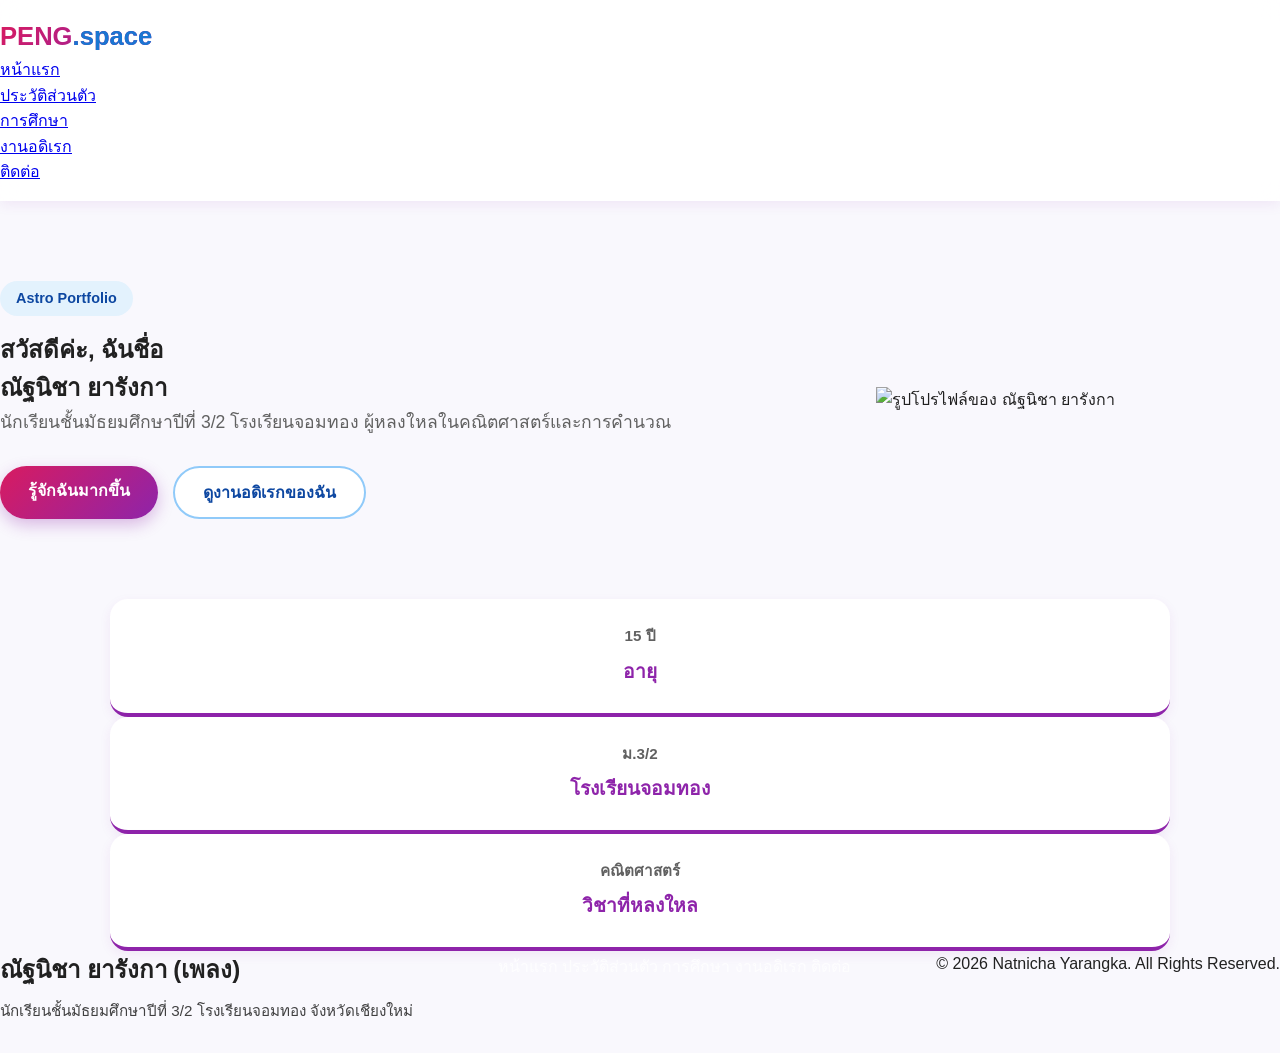
==== commit 85b9b506: "Update index.html" ====
--- a/index.html
+++ b/index.html
@@ -3,82 +3,76 @@
 <head>
     <meta charset="UTF-8">
     <meta name="viewport" content="width=device-width, initial-scale=1.0">
-    <title>หน้าแรก | Student Portfolio</title>
+    <title>หน้าแรก | Portfolio - ณัฐนิชา ยารังกา</title>
     <link rel="stylesheet" href="style.css">
 </head>
 <body>
-    <header class="navbar">
-        <div class="nav-container">
-            <a href="index.html" class="logo">PORTFOLIO<span>.M3</span></a>
-            <nav>
-                <ul class="nav-menu">
-                    <li><a href="index.html" class="nav-link active">หน้าแรก</a></li>
-                    <li><a href="profile.html" class="nav-link">ประวัติส่วนตัว</a></li>
-                    <li><a href="education.html" class="nav-link">การศึกษา</a></li>
-                    <li><a href="hobby.html" class="nav-link">งานอดิเรก</a></li>
-                    <li><a href="contact.html" class="nav-link">ติดต่อ</a></li>
-                </ul>
-            </nav>
-        </div>
+    <header class="navbar-container">
+        <nav class="navbar">
+            <a href="index.html" class="logo">PENG<span>.space</span></a>
+            <ul class="nav-links">
+                <li><a href="index.html" class="active">หน้าแรก</a></li>
+                <li><a href="profile.html">ประวัติส่วนตัว</a></li>
+                <li><a href="education.html">การศึกษา</a></li>
+                <li><a href="hobby.html">งานอดิเรก</a></li>
+                <li><a href="contact.html">ติดต่อ</a></li>
+            </ul>
+        </nav>
     </header>
 
     <main>
         <section class="hero-section">
-            <div class="container hero-container">
-                <div class="hero-content">
-                    <span class="badge">สวัสดีครับ / ค่ะ 👋</span>
-                    <h1>ยินดีต้อนรับสู่ <br><span class="text-gradient">ด.ญ.ณัฐนิชา ยารังกา</span></h1>
-                    <p class="hero-subtitle">นักเรียนชั้นมัธยมศึกษาปีที่ 3/1 โรงเรียนจอมทอง ผู้มีความสนใจในด้านเทคโนโลยี การออกแบบ และการเรียนรู้สิ่งใหม่ ๆ</p>
+            <div class="hero-container">
+                <div class="hero-text">
+                    <span class="badge">Astro Portfolio</span>
+                    <h1>สวัสดีค่ะ, ฉันชื่อ <br><span class="highlight-text">ณัฐนิชา ยารังกา</span></h1>
+                    <p class="hero-subtitle">นักเรียนชั้นมัธยมศึกษาปีที่ 3/2 โรงเรียนจอมทอง ผู้หลงใหลในคณิตศาสตร์และการคำนวณ</p>
                     <div class="hero-buttons">
                         <a href="profile.html" class="btn btn-primary">รู้จักฉันมากขึ้น</a>
                         <a href="hobby.html" class="btn btn-secondary">ดูงานอดิเรกของฉัน</a>
                     </div>
                 </div>
                 <div class="hero-image-wrapper">
-                    <div class="profile-bg-circle"></div>
-                    <img src="https://placehold.co/400x400/8e24aa/ffffff?text=Profile+Image" alt="รูปโปรไฟล์ของฉัน" class="hero-profile-img">
+                    <div class="glow-bg"></div>
+                    <img src="https://placehold.co/400x400/1976d2/ffffff?text=Natnicha" alt="รูปโปรไฟล์ของ ณัฐนิชา ยารังกา" class="profile-img">
                 </div>
             </div>
         </section>
 
-        <section class="quick-stats">
-            <div class="container stats-grid">
-                <div class="stat-card">
-                    <h3>ระดับชั้น</h3>
-                    <p>ม.3/2</p>
-                </div>
-                <div class="stat-card">
-                    <h3>สายการเรียน/ความสนใจ</h3>
-                    <p>สายการเรียนวิทย์-คณิต/ด้านดนตรี</p>
-                </div>
-                <div class="stat-card">
-                    <h3>วิชาที่ชอบ</h3>
-                    <p>คริตศาสตร์</p>
+        <section class="highlights-section">
+            <div class="container">
+                <div class="grid-3">
+                    <div class="card stat-card">
+                        <h3>15 ปี</h3>
+                        <p>อายุ</p>
+                    </div>
+                    <div class="card stat-card">
+                        <h3>ม.3/2</h3>
+                        <p>โรงเรียนจอมทอง</p>
+                    </div>
+                    <div class="card stat-card">
+                        <h3>คณิตศาสตร์</h3>
+                        <p>วิชาที่หลงใหล</p>
+                    </div>
                 </div>
             </div>
         </section>
     </main>
 
-    <footer class="footer">
-        <div class="container footer-container">
+    <footer>
+        <div class="footer-container">
             <div class="footer-info">
-                <h3>PORTFOLIO<span>.M3</span></h3>
-                <p>เว็บไซต์แนะนำตัวเองสำหรับโครงงานวิชาคอมพิวเตอร์</p>
-                <p>จัดทำโดย ด.ญ.ณัฐนิชา ยารังกา ชั้น ม.3/2</p>
+                <h3>ณัฐนิชา ยารังกา (เพลง)</h3>
+                <p>นักเรียนชั้นมัธยมศึกษาปีที่ 3/2 โรงเรียนจอมทอง จังหวัดเชียงใหม่</p>
             </div>
             <div class="footer-links">
-                <h4>เมนูด่วน</h4>
-                <ul>
-                    <li><a href="index.html">หน้าแรก</a></li>
-                    <li><a href="profile.html">ประวัติส่วนตัว</a></li>
-                    <li><a href="education.html">การศึกษา</a></li>
-                    <li><a href="hobby.html">งานอดิเรก</a></li>
-                    <li><a href="contact.html">ติดต่อ</a></li>
-                </ul>
+                <a href="index.html">หน้าแรก</a>
+                <a href="profile.html">ประวัติส่วนตัว</a>
+                <a href="education.html">การศึกษา</a>
+                <a href="hobby.html">งานอดิเรก</a>
+                <a href="contact.html">ติดต่อ</a>
             </div>
-        </div>
-        <div class="footer-bottom">
-            <p>&copy; 2026 ด.ญ.ณัฐนิชา ยารังกา. All Rights Reserved.</p>
+            <p class="copyright">&copy; 2026 Natnicha Yarangka. All Rights Reserved.</p>
         </div>
     </footer>
 </body>
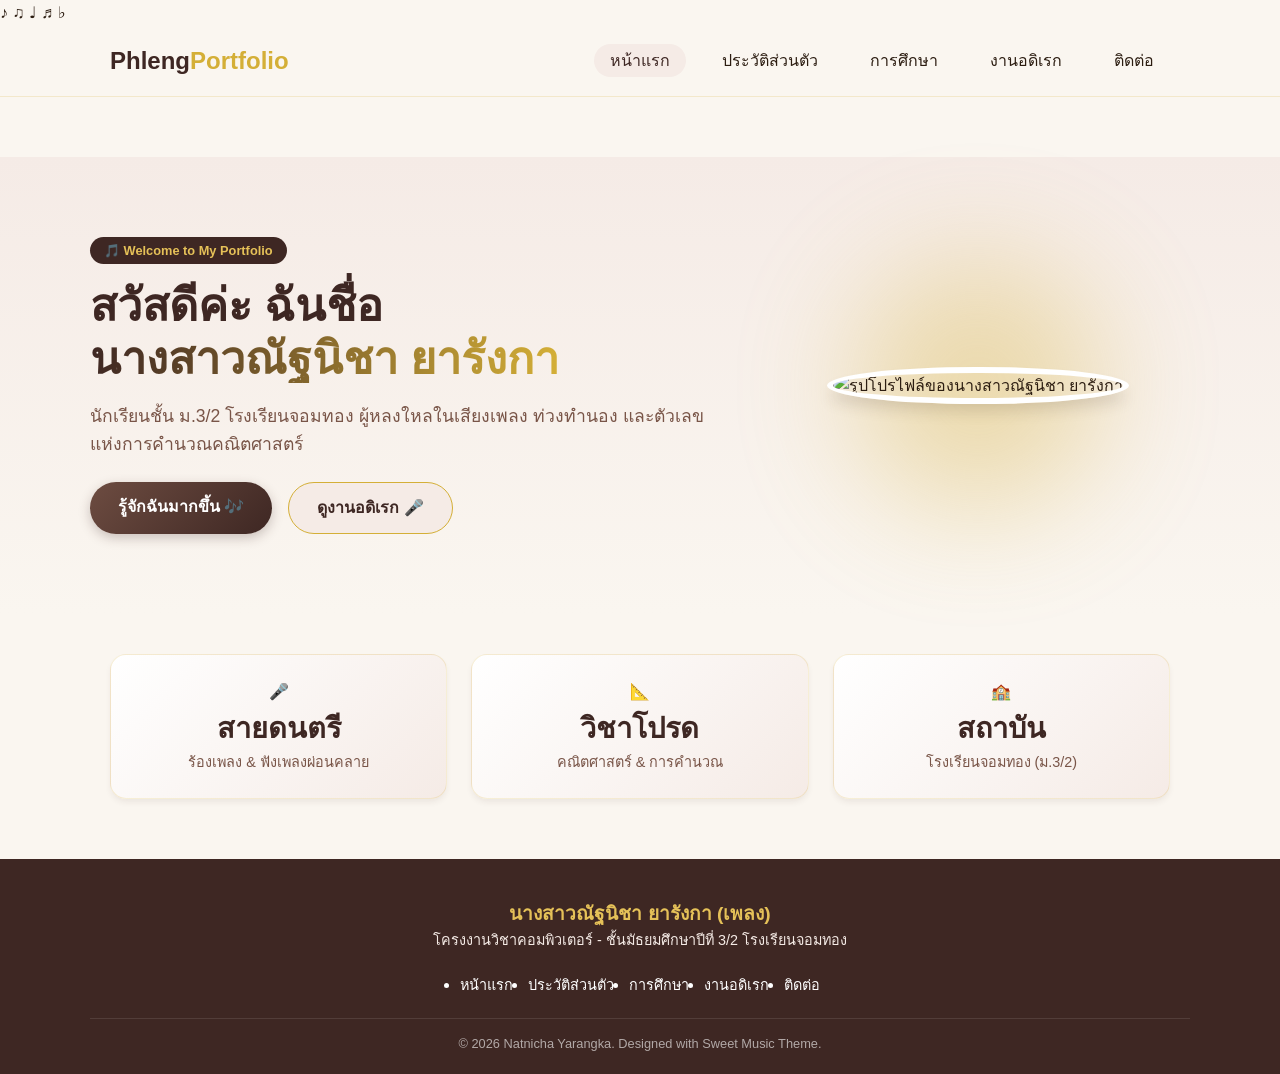
==== commit 91d985ea: "Update index.html" ====
--- a/index.html
+++ b/index.html
@@ -3,13 +3,22 @@
 <head>
     <meta charset="UTF-8">
     <meta name="viewport" content="width=device-width, initial-scale=1.0">
-    <title>หน้าแรก | Portfolio - ณัฐนิชา ยารังกา</title>
+    <title>หน้าแรก - Portfolio ณัฐนิชา ยารังกา</title>
     <link rel="stylesheet" href="style.css">
 </head>
 <body>
+
+    <div class="music-notes-bg">
+        <span class="note n1">♪</span>
+        <span class="note n2">♫</span>
+        <span class="note n3">♩</span>
+        <span class="note n4">♬</span>
+        <span class="note n5">♭</span>
+    </div>
+
     <header class="navbar-container">
         <nav class="navbar">
-            <a href="index.html" class="logo">PENG<span>.space</span></a>
+            <a href="index.html" class="logo">Phleng<span>Portfolio</span></a>
             <ul class="nav-links">
                 <li><a href="index.html" class="active">หน้าแรก</a></li>
                 <li><a href="profile.html">ประวัติส่วนตัว</a></li>
@@ -20,40 +29,44 @@
         </nav>
     </header>
 
-    <main>
+    <main class="page-content">
         <section class="hero-section">
             <div class="hero-container">
                 <div class="hero-text">
-                    <span class="badge">Astro Portfolio</span>
-                    <h1>สวัสดีค่ะ, ฉันชื่อ <br><span class="highlight-text">ณัฐนิชา ยารังกา</span></h1>
-                    <p class="hero-subtitle">นักเรียนชั้นมัธยมศึกษาปีที่ 3/2 โรงเรียนจอมทอง ผู้หลงใหลในคณิตศาสตร์และการคำนวณ</p>
+                    <span class="badge">🎵 Welcome to My Portfolio</span>
+                    <h1>สวัสดีค่ะ ฉันชื่อ <br><span class="highlight-text">นางสาวณัฐนิชา ยารังกา</span></h1>
+                    <p class="hero-subtitle">นักเรียนชั้น ม.3/2 โรงเรียนจอมทอง ผู้หลงใหลในเสียงเพลง ท่วงทำนอง และตัวเลขแห่งการคำนวณคณิตศาสตร์</p>
                     <div class="hero-buttons">
-                        <a href="profile.html" class="btn btn-primary">รู้จักฉันมากขึ้น</a>
-                        <a href="hobby.html" class="btn btn-secondary">ดูงานอดิเรกของฉัน</a>
+                        <a href="profile.html" class="btn btn-primary">รู้จักฉันมากขึ้น 🎶</a>
+                        <a href="hobby.html" class="btn btn-secondary">ดูงานอดิเรก 🎤</a>
                     </div>
                 </div>
+
                 <div class="hero-image-wrapper">
                     <div class="glow-bg"></div>
-                    <img src="https://placehold.co/400x400/1976d2/ffffff?text=Natnicha" alt="รูปโปรไฟล์ของ ณัฐนิชา ยารังกา" class="profile-img">
+                    <div class="vinyl-container">
+                        <img src="https://placehold.co/400x400/A84370/FFFFFF/png?text=Natnicha" alt="รูปโปรไฟล์ของนางสาวณัฐนิชา ยารังกา" class="profile-img vinyl-record">
+                    </div>
                 </div>
             </div>
         </section>
 
-        <section class="highlights-section">
-            <div class="container">
-                <div class="grid-3">
-                    <div class="card stat-card">
-                        <h3>15 ปี</h3>
-                        <p>อายุ</p>
-                    </div>
-                    <div class="card stat-card">
-                        <h3>ม.3/2</h3>
-                        <p>โรงเรียนจอมทอง</p>
-                    </div>
-                    <div class="card stat-card">
-                        <h3>คณิตศาสตร์</h3>
-                        <p>วิชาที่หลงใหล</p>
-                    </div>
+        <section class="container mt-40">
+            <div class="grid-3">
+                <div class="card stat-card">
+                    <div class="card-icon">🎤</div>
+                    <h3>สายดนตรี</h3>
+                    <p>ร้องเพลง & ฟังเพลงผ่อนคลาย</p>
+                </div>
+                <div class="card stat-card">
+                    <div class="card-icon">📐</div>
+                    <h3>วิชาโปรด</h3>
+                    <p>คณิตศาสตร์ & การคำนวณ</p>
+                </div>
+                <div class="card stat-card">
+                    <div class="card-icon">🏫</div>
+                    <h3>สถาบัน</h3>
+                    <p>โรงเรียนจอมทอง (ม.3/2)</p>
                 </div>
             </div>
         </section>
@@ -62,18 +75,21 @@
     <footer>
         <div class="footer-container">
             <div class="footer-info">
-                <h3>ณัฐนิชา ยารังกา (เพลง)</h3>
-                <p>นักเรียนชั้นมัธยมศึกษาปีที่ 3/2 โรงเรียนจอมทอง จังหวัดเชียงใหม่</p>
+                <h3>นางสาวณัฐนิชา ยารังกา (เพลง)</h3>
+                <p>โครงงานวิชาคอมพิวเตอร์ - ชั้นมัธยมศึกษาปีที่ 3/2 โรงเรียนจอมทอง</p>
             </div>
-            <div class="footer-links">
-                <a href="index.html">หน้าแรก</a>
-                <a href="profile.html">ประวัติส่วนตัว</a>
-                <a href="education.html">การศึกษา</a>
-                <a href="hobby.html">งานอดิเรก</a>
-                <a href="contact.html">ติดต่อ</a>
+            <ul class="footer-links">
+                <li><a href="index.html">หน้าแรก</a></li>
+                <li><a href="profile.html">ประวัติส่วนตัว</a></li>
+                <li><a href="education.html">การศึกษา</a></li>
+                <li><a href="hobby.html">งานอดิเรก</a></li>
+                <li><a href="contact.html">ติดต่อ</a></li>
+            </ul>
+            <div class="copyright">
+                &copy; 2026 Natnicha Yarangka. Designed with Sweet Music Theme.
             </div>
-            <p class="copyright">&copy; 2026 Natnicha Yarangka. All Rights Reserved.</p>
         </div>
     </footer>
+
 </body>
 </html>
--- a/style.css
+++ b/style.css
@@ -1,430 +1,394 @@
-/* ==========================================================================
-   Global Reset & Red-Purple Theme Palette with Blue Accents
-   ========================================================================== */
-:root {
-    --primary-purple: #8E24AA;
-    --primary-red: #D81B60;
-    --accent-blue-dark: #0D47A1;
-    --accent-blue-mid: #1976D2;
-    --accent-blue-light: #42A5F5;
-    --accent-blue-soft: #90CAF9;
-    --bg-light-blue: #E3F2FD;
-    --bg-body: #F9F8FD;
-    --surface: #FFFFFF;
-    --text-main: #212121;
-    --text-muted: #616161;
-    
-    --shadow-sm: 0 4px 12px rgba(142, 36, 170, 0.08);
-    --shadow-md: 0 8px 24px rgba(142, 36, 170, 0.12);
-    --shadow-lg: 0 16px 32px rgba(142, 36, 170, 0.18);
-    
-    --radius-sm: 10px;
-    --radius-md: 18px;
-    --radius-lg: 26px;
-    --transition: all 0.3s cubic-bezier(0.25, 0.8, 0.25, 1);
-}
-
+/* ==========================================
+   1. CSS Reset & Variable Definitions (Music Theme)
+   ========================================== */
 * {
     margin: 0;
     padding: 0;
     box-sizing: border-box;
+    font-family: 'Segoe UI', Tahoma, Geneva, Verdana, sans-serif;
+}
+
+:root {
+    /* เปลี่ยนโทนสีเป็นธีมเครื่องดนตรี (Wood & Warm Gold Tone) */
+    --primary-dark: #3E2723;    /* สีน้ำตาลเข้ม (Dark Wood / Walnut Body) */
+    --primary-main: #6D4C41;    /* สีน้ำตาลอบอุ่น (Acoustic Wood / Guitar) */
+    --primary-light: #D4AF37;   /* สีทองบรอนซ์ (Brass / Metallic Instrument) */
+    --accent-blue: #E5C158;      /* สีเหลืองทองนวล (Glowing Accent) */
+    --bg-light: #F5EBE6;         /* สีครีมอุ่น (Sheet Music Paper) */
+    --bg-white: #FFFFFF;         /* สีขาวบริสุทธิ์ */
+    --text-color: #2C1D11;       /* สีน้ำตาลดำสำหรับข้อความ */
+    --text-muted: #795548;       /* สีน้ำตาลอ่อนสำหรับข้อความรอง */
+    --shadow-sm: 0 4px 6px -1px rgba(62, 39, 35, 0.08);
+    --shadow-md: 0 10px 15px -3px rgba(62, 39, 35, 0.15);
+    --radius-md: 16px;
+    --radius-full: 9999px;
 }
 
 body {
-    font-family: 'Prompt', 'Kanit', -apple-system, BlinkMacSystemFont, "Segoe UI", Roboto, sans-serif;
-    background-color: var(--bg-body);
-    color: var(--text-main);
+    background-color: #FAF6F0;  /* พื้นหลังสีครีมละมุนสบายตา */
+    color: var(--text-color);
     line-height: 1.6;
     display: flex;
     flex-direction: column;
     min-height: 100vh;
 }
 
-main {
-    flex: 1;
-}
-
+/* ==========================================
+   2. Typography & Layout Utilities
+   ========================================== */
 .container {
     max-width: 1100px;
     margin: 0 auto;
     padding: 0 20px;
 }
 
-/* ==========================================================================
-   Navigation Bar
-   ========================================================================== */
-.navbar {
+.page-content {
+    padding: 60px 0;
+    flex: 1;
+}
+
+.section-title {
+    text-align: center;
+    margin-bottom: 40px;
+}
+
+.section-title h2 {
+    font-size: 2rem;
+    color: var(--primary-dark);
+}
+
+.section-title p {
+    color: var(--primary-main);
+    font-weight: 600;
+    text-transform: uppercase;
+    letter-spacing: 1px;
+    font-size: 0.875rem;
+}
+
+.grid-2 {
+    display: grid;
+    grid-template-columns: repeat(2, 1fr);
+    gap: 24px;
+}
+
+.grid-3 {
+    display: grid;
+    grid-template-columns: repeat(3, 1fr);
+    gap: 24px;
+}
+
+.mt-20 { margin-top: 20px; }
+.mt-40 { margin-top: 40px; }
+
+/* ==========================================
+   3. Components (Cards, Buttons)
+   ========================================== */
+.card {
+    background: var(--bg-white);
+    border-radius: var(--radius-md);
+    padding: 24px;
+    border: 1px solid rgba(212, 175, 55, 0.2);
+    box-shadow: var(--shadow-sm);
+    transition: all 0.3s ease;
+}
+
+.card:hover {
+    transform: translateY(-5px);
+    box-shadow: var(--shadow-md);
+    border-color: var(--primary-light);
+}
+
+.btn {
+    display: inline-block;
+    padding: 12px 28px;
+    border-radius: var(--radius-full);
+    text-decoration: none;
+    font-weight: 600;
+    transition: all 0.3s ease;
+}
+
+.btn-primary {
+    background: linear-gradient(135deg, var(--primary-main), var(--primary-dark));
+    color: white;
+    box-shadow: 0 4px 12px rgba(62, 39, 35, 0.25);
+}
+
+.btn-primary:hover {
+    transform: translateY(-2px);
+    box-shadow: 0 6px 16px rgba(62, 39, 35, 0.35);
+}
+
+.btn-secondary {
+    background: var(--bg-light);
+    color: var(--primary-dark);
+    border: 1px solid var(--primary-light);
+}
+
+.btn-secondary:hover {
+    background: var(--accent-blue);
+    color: var(--primary-dark);
+}
+
+/* ==========================================
+   4. Navigation Bar
+   ========================================== */
+.navbar-container {
     position: sticky;
     top: 0;
-    background: rgba(255, 255, 255, 0.88);
-    backdrop-filter: blur(12px);
-    box-shadow: var(--shadow-sm);
     z-index: 1000;
-    padding: 16px 0;
-}
-
-.nav-container {
+    background: rgba(250, 246, 240, 0.92);
+    backdrop-filter: blur(10px);
+    border-bottom: 1px solid rgba(212, 175, 55, 0.2);
+}
+
+.navbar {
     max-width: 1100px;
     margin: 0 auto;
-    padding: 0 20px;
+    padding: 16px 20px;
     display: flex;
     justify-content: space-between;
     align-items: center;
 }
 
 .logo {
-    font-size: 1.6rem;
-    font-weight: 700;
-    background: linear-gradient(135deg, var(--primary-red), var(--primary-purple));
+    font-size: 1.5rem;
+    font-weight: 800;
+    color: var(--primary-dark);
+    text-decoration: none;
+}
+
+.logo span {
+    color: var(--primary-light);
+}
+
+.nav-links {
+    display: flex;
+    list-style: none;
+    gap: 20px;
+}
+
+.nav-links a {
+    text-decoration: none;
+    color: var(--text-color);
+    font-weight: 500;
+    padding: 8px 16px;
+    border-radius: var(--radius-full);
+    transition: all 0.3s ease;
+}
+
+.nav-links a:hover, .nav-links a.active {
+    background-color: var(--bg-light);
+    color: var(--primary-dark);
+}
+
+/* ==========================================
+   5. Hero Section (Index)
+   ========================================== */
+.hero-section {
+    padding: 80px 20px;
+    background: linear-gradient(180deg, var(--bg-light) 0%, #FAF6F0 100%);
+}
+
+.hero-container {
+    max-width: 1100px;
+    margin: 0 auto;
+    display: grid;
+    grid-template-columns: 1.2fr 0.8fr;
+    gap: 40px;
+    align-items: center;
+}
+
+.badge {
+    background: var(--primary-dark);
+    color: var(--accent-blue);
+    padding: 6px 14px;
+    border-radius: var(--radius-full);
+    font-size: 0.8rem;
+    font-weight: 600;
+}
+
+.hero-text h1 {
+    font-size: 2.8rem;
+    margin: 16px 0;
+    color: var(--primary-dark);
+    line-height: 1.2;
+}
+
+.highlight-text {
+    background: linear-gradient(90deg, var(--primary-dark), var(--primary-light));
     -webkit-background-clip: text;
     -webkit-text-fill-color: transparent;
-    text-decoration: none;
-}
-
-.logo span {
-    color: var(--accent-blue-mid);
-    -webkit-text-fill-color: var(--accent-blue-mid);
-}
-
-.nav-menu {
-    display: flex;
-    list-style: none;
-    gap: 15px;
-}
-
-.nav-link {
-    text-decoration: none;
-    color: var(--text-main);
-    font-weight: 500;
-    padding: 8px 18px;
-    border-radius: 50px;
-    transition: var(--transition);
-}
-
-.nav-link:hover, .nav-link.active {
-    color: white;
-    background: linear-gradient(135deg, var(--primary-red), var(--primary-purple));
-    box-shadow: 0 4px 12px rgba(216, 27, 96, 0.3);
-}
-
-/* ==========================================================================
-   Hero Section
-   ========================================================================== */
-.hero-section {
-    padding: 80px 0;
-}
-
-.hero-container {
-    display: flex;
-    align-items: center;
-    justify-content: space-between;
-    gap: 40px;
-}
-
-.hero-content {
-    flex: 1;
-}
-
-.badge {
-    background-color: var(--bg-light-blue);
-    color: var(--accent-blue-dark);
-    padding: 6px 16px;
-    border-radius: 50px;
-    font-size: 0.9rem;
-    font-weight: 600;
-    display: inline-block;
-    margin-bottom: 15px;
-}
-
-.hero-content h1 {
-    font-size: 2.8rem;
-    line-height: 1.25;
-    margin-bottom: 20px;
-}
-
-.text-gradient {
-    background: linear-gradient(135deg, var(--primary-red), var(--primary-purple), var(--accent-blue-mid));
-    -webkit-background-clip: text;
-    -webkit-text-fill-color: transparent;
 }
 
 .hero-subtitle {
+    font-size: 1.1rem;
     color: var(--text-muted);
-    font-size: 1.1rem;
-    margin-bottom: 30px;
+    margin-bottom: 24px;
 }
 
 .hero-buttons {
     display: flex;
-    gap: 15px;
+    gap: 16px;
 }
 
 .hero-image-wrapper {
     position: relative;
-    flex: 1;
-    display: flex;
-    justify-content: center;
-}
-
-.profile-bg-circle {
+    text-align: center;
+}
+
+.glow-bg {
     position: absolute;
-    width: 320px;
-    height: 320px;
-    background: linear-gradient(135deg, var(--primary-red), var(--primary-purple), var(--accent-blue-light));
-    border-radius: 50%;
-    z-index: -1;
     top: 50%;
     left: 50%;
     transform: translate(-50%, -50%);
-    opacity: 0.85;
-}
-
-.hero-profile-img {
-    width: 290px;
-    height: 290px;
+    width: 250px;
+    height: 250px;
+    background: var(--primary-light);
+    filter: blur(60px);
+    opacity: 0.35;
+    border-radius: 50%;
+    z-index: 1;
+}
+
+.profile-img {
+    position: relative;
+    z-index: 2;
+    width: 280px;
+    height: 280px;
     object-fit: cover;
-    border-radius: 30% 70% 70% 30% / 30% 30% 70% 70%;
-    border: 5px solid var(--surface);
-    box-shadow: var(--shadow-lg);
-    transition: var(--transition);
-}
-
-.hero-profile-img:hover {
-    transform: scale(1.04) rotate(2deg);
     border-radius: 50%;
-}
-
-/* Quick Stats */
-.quick-stats {
-    padding-bottom: 60px;
-}
-
-.stats-grid {
-    display: grid;
-    grid-template-columns: repeat(3, 1fr);
-    gap: 20px;
+    border: 6px solid white;
+    box-shadow: var(--shadow-md);
+    transition: transform 0.3s ease;
+}
+
+.profile-img:hover {
+    transform: scale(1.03);
 }
 
 .stat-card {
-    background: var(--surface);
-    padding: 25px;
-    border-radius: var(--radius-md);
-    text-align: center;
-    box-shadow: var(--shadow-sm);
-    border-bottom: 4px solid var(--primary-purple);
-    transition: var(--transition);
-}
-
-.stat-card:hover {
-    transform: translateY(-5px);
-    box-shadow: var(--shadow-md);
+    text-align: center;
+    background: linear-gradient(135deg, white, var(--bg-light));
 }
 
 .stat-card h3 {
-    font-size: 0.95rem;
+    font-size: 1.8rem;
+    color: var(--primary-dark);
+}
+
+.stat-card p {
     color: var(--text-muted);
-    margin-bottom: 8px;
-}
-
-.stat-card p {
-    font-size: 1.2rem;
-    font-weight: 700;
-    color: var(--primary-purple);
-}
-
-/* ==========================================================================
-   Buttons & Cards
-   ========================================================================== */
-.btn {
-    display: inline-block;
-    padding: 12px 28px;
-    border-radius: 50px;
-    text-decoration: none;
-    font-weight: 600;
-    transition: var(--transition);
-    cursor: pointer;
-    border: none;
-}
-
-.btn-primary {
-    background: linear-gradient(135deg, var(--primary-red), var(--primary-purple));
-    color: white;
-    box-shadow: 0 6px 16px rgba(142, 36, 170, 0.3);
-}
-
-.btn-primary:hover {
-    transform: translateY(-3px);
-    box-shadow: 0 8px 20px rgba(142, 36, 170, 0.4);
-}
-
-.btn-secondary {
-    background-color: var(--surface);
-    color: var(--accent-blue-dark);
-    border: 2px solid var(--accent-blue-soft);
-}
-
-.btn-secondary:hover {
-    background-color: var(--bg-light-blue);
-    transform: translateY(-2px);
-}
-
-.btn-sm {
-    padding: 8px 18px;
     font-size: 0.9rem;
 }
 
-.page-content {
-    padding: 60px 20px;
-}
-
-.section-title {
-    text-align: center;
-    margin-bottom: 45px;
-}
-
-.section-title h2 {
-    font-size: 2.3rem;
-    color: var(--primary-purple);
-}
-
-.section-title p {
-    color: var(--text-muted);
-}
-
-.info-card {
-    background: var(--surface);
-    padding: 30px;
-    border-radius: var(--radius-md);
-    box-shadow: var(--shadow-sm);
-    margin-bottom: 25px;
-}
-
-.info-card h3 {
-    margin-bottom: 20px;
-    color: var(--primary-purple);
-    border-bottom: 2px solid var(--bg-light-blue);
-    padding-bottom: 10px;
-}
-
-/* ==========================================================================
-   Profile Page
-   ========================================================================== */
+/* ==========================================
+   6. Profile Page
+   ========================================== */
 .profile-grid {
     display: grid;
-    grid-template-columns: 350px 1fr;
+    grid-template-columns: 320px 1fr;
     gap: 30px;
 }
 
-.profile-card-left {
-    position: relative;
-    text-align: center;
-}
-
-.profile-detail-img {
+.profile-card-img {
+    padding: 0;
+    overflow: hidden;
+    text-align: center;
+}
+
+.img-responsive {
     width: 100%;
-    border-radius: var(--radius-lg);
-    box-shadow: var(--shadow-md);
-    object-fit: cover;
-}
-
-.profile-badge {
-    position: absolute;
-    bottom: 20px;
-    left: 50%;
-    transform: translateX(-50%);
-    background: linear-gradient(135deg, var(--primary-red), var(--primary-purple));
-    color: white;
-    padding: 8px 26px;
-    border-radius: 50px;
-    font-weight: 600;
-    box-shadow: var(--shadow-sm);
-}
-
-.info-grid {
-    display: grid;
-    grid-template-columns: repeat(2, 1fr);
-    gap: 15px;
-}
-
-.info-item {
-    display: flex;
-    flex-direction: column;
-}
-
-.info-item .label {
-    font-size: 0.85rem;
-    color: var(--text-muted);
-}
-
-.info-item .value {
-    font-size: 1.05rem;
-    font-weight: 600;
-}
-
-/* ==========================================================================
-   Education Page & Timeline
-   ========================================================================== */
-.timeline-section {
-    margin-bottom: 50px;
-}
-
+    height: auto;
+    display: block;
+}
+
+.profile-tag {
+    padding: 16px;
+    background: white;
+}
+
+.info-list {
+    list-style: none;
+    margin-top: 15px;
+}
+
+.info-list li {
+    padding: 8px 0;
+    border-bottom: 1px dashed var(--bg-light);
+}
+
+.info-list li:last-child {
+    border-bottom: none;
+}
+
+/* ==========================================
+   7. Timeline (Education)
+   ========================================== */
 .timeline {
     position: relative;
-    max-width: 800px;
+    max-width: 700px;
     margin: 0 auto;
 }
 
-.timeline::after {
+.timeline::before {
     content: '';
     position: absolute;
-    width: 4px;
-    background: linear-gradient(to bottom, var(--primary-red), var(--primary-purple), var(--accent-blue-mid));
+    left: 20px;
     top: 0;
     bottom: 0;
-    left: 50%;
-    margin-left: -2px;
+    width: 4px;
+    background: var(--bg-light);
 }
 
 .timeline-item {
-    padding: 10px 40px;
     position: relative;
-    width: 50%;
-}
-
-.timeline-item.left {
-    left: 0;
-}
-
-.timeline-item.right {
-    left: 50%;
-}
-
-.timeline-content {
-    padding: 22px 30px;
-    background-color: var(--surface);
-    position: relative;
+    padding-left: 60px;
+    margin-bottom: 30px;
+}
+
+.timeline-dot {
+    position: absolute;
+    left: 12px;
+    top: 20px;
+    width: 20px;
+    height: 20px;
+    border-radius: 50%;
+    background: var(--primary-light);
+    border: 4px solid white;
+    box-shadow: var(--shadow-sm);
+}
+
+.active-dot {
+    background: var(--primary-dark);
+}
+
+.timeline-date {
+    font-size: 0.85rem;
+    color: var(--primary-main);
+    font-weight: bold;
+}
+
+.badge-small {
+    background: var(--primary-dark);
+    color: white;
+    padding: 2px 8px;
+    border-radius: var(--radius-full);
+}
+
+.highlight-card {
+    border-left: 4px solid var(--primary-dark);
+}
+
+.table-container {
+    background: white;
     border-radius: var(--radius-md);
+    padding: 20px;
     box-shadow: var(--shadow-sm);
 }
 
-.year-badge {
-    background: linear-gradient(135deg, var(--primary-red), var(--primary-purple));
-    color: white;
-    padding: 4px 14px;
-    border-radius: 50px;
-    font-size: 0.8rem;
-    font-weight: 600;
-}
-
-.timeline-content h3 {
-    margin: 12px 0 8px;
-    font-size: 1.15rem;
-    color: var(--primary-purple);
-}
-
-/* Table */
-.table-responsive {
-    overflow-x: auto;
+.table-title {
+    margin-bottom: 15px;
+    color: var(--primary-dark);
 }
 
 .custom-table {
@@ -434,227 +398,125 @@
 }
 
 .custom-table th, .custom-table td {
-    padding: 15px;
-    border-bottom: 1px solid var(--bg-light-blue);
+    padding: 12px 16px;
+    border-bottom: 1px solid var(--bg-light);
 }
 
 .custom-table th {
-    background-color: var(--bg-light-blue);
-    color: var(--accent-blue-dark);
-}
-
-.status-badge {
-    padding: 4px 12px;
-    border-radius: 50px;
-    font-size: 0.85rem;
-    font-weight: 600;
-}
-
-.status-badge.success {
-    background-color: #E8F5E9;
-    color: #2E7D32;
-}
-
-.status-badge.active {
-    background-color: var(--bg-light-blue);
-    color: var(--accent-blue-dark);
-}
-
-/* ==========================================================================
-   Hobby Page
-   ========================================================================== */
-.hobby-grid {
-    display: grid;
-    grid-template-columns: repeat(auto-fit, minmax(300px, 1fr));
-    gap: 25px;
-}
-
+    background: var(--bg-light);
+    color: var(--primary-dark);
+}
+
+/* ==========================================
+   8. Hobby & Contact Pages
+   ========================================== */
 .hobby-card {
-    background: var(--surface);
-    padding: 30px;
-    border-radius: var(--radius-md);
-    box-shadow: var(--shadow-sm);
-    transition: var(--transition);
-    border-top: 4px solid transparent;
-}
-
-.hobby-card:hover {
-    transform: translateY(-8px);
-    box-shadow: var(--shadow-md);
-    border-top-color: var(--primary-red);
-}
-
-.hobby-icon {
+    text-align: center;
+}
+
+.hobby-icon, .contact-icon {
     font-size: 2.5rem;
-    margin-bottom: 15px;
-}
-
-.hobby-card h3 {
+    margin-bottom: 12px;
+}
+
+.contact-wrapper {
+    max-width: 800px;
+    margin: 0 auto;
+}
+
+.contact-card {
+    text-align: center;
+}
+
+.cta-box {
+    text-align: center;
+    background: linear-gradient(135deg, var(--bg-light), white);
+    border: 2px dashed var(--primary-light);
+}
+
+.cta-box h3 {
+    color: var(--primary-dark);
     margin-bottom: 10px;
-    color: var(--primary-purple);
-}
-
-/* ==========================================================================
-   Contact Page
-   ========================================================================== */
-.contact-card-container {
-    display: grid;
-    grid-template-columns: repeat(3, 1fr);
-    gap: 25px;
-    margin-bottom: 40px;
-}
-
-.contact-card {
-    background: var(--surface);
-    padding: 30px;
-    border-radius: var(--radius-md);
-    text-align: center;
-    box-shadow: var(--shadow-sm);
-}
-
-.contact-icon {
-    font-size: 2.5rem;
-    margin-bottom: 10px;
-}
-
-.contact-card h3 {
-    margin-bottom: 8px;
-    color: var(--primary-purple);
-}
-
-.contact-card p {
+}
+
+.cta-box p {
     color: var(--text-muted);
-    margin-bottom: 15px;
-}
-
-.contact-tag {
-    display: inline-block;
-    padding: 4px 12px;
-    background: var(--bg-light-blue);
-    color: var(--accent-blue-dark);
-    border-radius: 50px;
-    font-size: 0.85rem;
-}
-
-.cta-box {
-    background: linear-gradient(135deg, var(--primary-red), var(--primary-purple), var(--accent-blue-dark));
+    margin-bottom: 20px;
+}
+
+/* ==========================================
+   9. Footer
+   ========================================== */
+footer {
+    background: var(--primary-dark);
     color: white;
-    padding: 40px;
-    border-radius: var(--radius-lg);
-    text-align: center;
-    box-shadow: var(--shadow-lg);
-}
-
-.cta-box h3 {
-    font-size: 1.8rem;
-    margin-bottom: 10px;
-}
-
-.cta-box p {
-    margin-bottom: 20px;
-    opacity: 0.9;
-}
-
-.cta-box .btn-primary {
-    background: white;
-    color: var(--primary-purple);
-}
-
-.cta-box .btn-primary:hover {
-    background: var(--bg-light-blue);
-}
-
-/* ==========================================================================
-   Footer
-   ========================================================================== */
-.footer {
-    background: linear-gradient(135deg, var(--accent-blue-dark), #092c66);
-    color: white;
-    padding: 50px 0 20px;
+    padding: 40px 20px 20px;
     margin-top: auto;
 }
 
 .footer-container {
+    max-width: 1100px;
+    margin: 0 auto;
     display: flex;
-    justify-content: space-between;
-    gap: 40px;
-    margin-bottom: 30px;
+    flex-direction: column;
+    align-items: center;
+    gap: 20px;
+    text-align: center;
 }
 
 .footer-info h3 {
-    font-size: 1.5rem;
-    margin-bottom: 10px;
-}
-
-.footer-info h3 span {
-    color: var(--accent-blue-soft);
+    font-size: 1.2rem;
+    color: var(--accent-blue);
 }
 
 .footer-info p {
-    opacity: 0.85;
-    font-size: 0.95rem;
-}
-
-.footer-links h4 {
-    margin-bottom: 15px;
-    color: var(--accent-blue-soft);
-}
-
-.footer-links ul {
-    list-style: none;
+    font-size: 0.9rem;
+    color: var(--bg-light);
+}
+
+.footer-links {
+    display: flex;
+    gap: 15px;
 }
 
 .footer-links a {
     color: white;
     text-decoration: none;
-    opacity: 0.8;
-    transition: var(--transition);
-    line-height: 2;
+    font-size: 0.9rem;
+    transition: color 0.3s;
 }
 
 .footer-links a:hover {
-    opacity: 1;
-    padding-left: 5px;
-    color: var(--accent-blue-soft);
-}
-
-.footer-bottom {
-    text-align: center;
+    color: var(--accent-blue);
+}
+
+.copyright {
+    font-size: 0.8rem;
+    color: rgba(255, 255, 255, 0.6);
     border-top: 1px solid rgba(255, 255, 255, 0.1);
-    padding-top: 20px;
-    font-size: 0.85rem;
-    opacity: 0.7;
-}
-
-/* ==========================================================================
-   Responsive Design (Media Queries)
-   ========================================================================== */
+    width: 100%;
+    padding-top: 15px;
+}
+
+/* ==========================================
+   10. Responsive Design (Media Queries)
+   ========================================== */
 @media (max-width: 768px) {
-    .nav-container {
+    .navbar {
         flex-direction: column;
-        gap: 15px;
-    }
-
-    .nav-menu {
-        gap: 8px;
-        flex-wrap: wrap;
-        justify-content: center;
+        gap: 12px;
     }
 
     .hero-container {
-        flex-direction: column-reverse;
+        grid-template-columns: 1fr;
         text-align: center;
-    }
-
-    .hero-content h1 {
-        font-size: 2.2rem;
     }
 
     .hero-buttons {
         justify-content: center;
     }
 
-    .stats-grid {
+    .grid-2, .grid-3 {
         grid-template-columns: 1fr;
     }
 
@@ -662,29 +524,15 @@
         grid-template-columns: 1fr;
     }
 
-    .info-grid {
-        grid-template-columns: 1fr;
-    }
-
-    .timeline::after {
-        left: 31px;
+    .timeline::before {
+        left: 10px;
     }
 
     .timeline-item {
-        width: 100%;
-        padding-left: 70px;
-        padding-right: 25px;
-    }
-
-    .timeline-item.right {
-        left: 0%;
-    }
-
-    .contact-card-container {
-        grid-template-columns: 1fr;
-    }
-
-    .footer-container {
-        flex-direction: column;
-    }
-}
+        padding-left: 35px;
+    }
+
+    .timeline-dot {
+        left: 2px;
+    }
+}
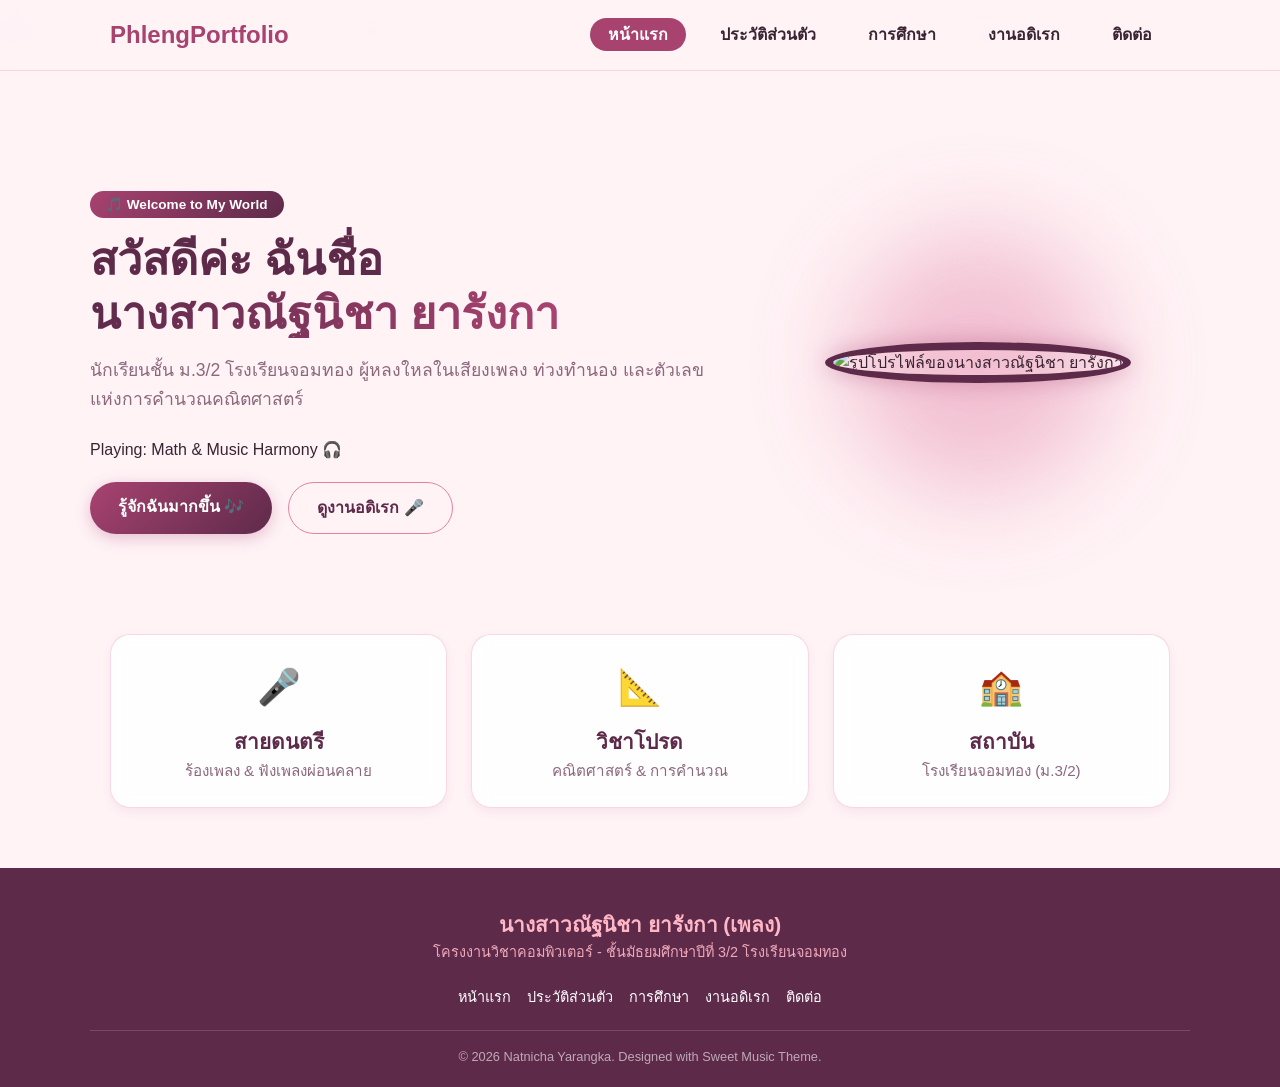
==== commit 5dee2d06: "Update index.html" ====
--- a/index.html
+++ b/index.html
@@ -10,15 +10,22 @@
 
     <div class="music-notes-bg">
         <span class="note n1">♪</span>
-        <span class="note n2">♫</span>
-        <span class="note n3">♩</span>
-        <span class="note n4">♬</span>
-        <span class="note n5">♭</span>
+        <span class="note n2">π</span>
+        <span class="note n3">♫</span>
+        <span class="note n4">∑</span>
+        <span class="note n5">♬</span>
+        <span class="note n6">√x</span>
+        <span class="note n7">♭</span>
     </div>
 
     <header class="navbar-container">
         <nav class="navbar">
-            <a href="index.html" class="logo">Phleng<span>Portfolio</span></a>
+            <a href="index.html" class="logo">
+                <span class="logo-text">Phleng<span>Portfolio</span></span>
+                <div class="logo-wave">
+                    <span></span><span></span><span></span>
+                </div>
+            </a>
             <ul class="nav-links">
                 <li><a href="index.html" class="active">หน้าแรก</a></li>
                 <li><a href="profile.html">ประวัติส่วนตัว</a></li>
@@ -33,11 +40,21 @@
         <section class="hero-section">
             <div class="hero-container">
                 <div class="hero-text">
-                    <span class="badge">🎵 Welcome to My Portfolio</span>
+                    <span class="badge pulse-badge">🎵 Welcome to My World</span>
                     <h1>สวัสดีค่ะ ฉันชื่อ <br><span class="highlight-text">นางสาวณัฐนิชา ยารังกา</span></h1>
                     <p class="hero-subtitle">นักเรียนชั้น ม.3/2 โรงเรียนจอมทอง ผู้หลงใหลในเสียงเพลง ท่วงทำนอง และตัวเลขแห่งการคำนวณคณิตศาสตร์</p>
-                    <div class="hero-buttons">
-                        <a href="profile.html" class="btn btn-primary">รู้จักฉันมากขึ้น 🎶</a>
+                    
+                    <div class="sound-wave-box">
+                        <span class="wave-bar"></span>
+                        <span class="wave-bar"></span>
+                        <span class="wave-bar"></span>
+                        <span class="wave-bar"></span>
+                        <span class="wave-bar"></span>
+                        <span class="sound-text">Playing: Math & Music Harmony 🎧</span>
+                    </div>
+
+                    <div class="hero-buttons mt-20">
+                        <a href="profile.html" class="btn btn-primary shimmer-btn">รู้จักฉันมากขึ้น 🎶</a>
                         <a href="hobby.html" class="btn btn-secondary">ดูงานอดิเรก 🎤</a>
                     </div>
                 </div>
@@ -46,6 +63,7 @@
                     <div class="glow-bg"></div>
                     <div class="vinyl-container">
                         <img src="https://placehold.co/400x400/A84370/FFFFFF/png?text=Natnicha" alt="รูปโปรไฟล์ของนางสาวณัฐนิชา ยารังกา" class="profile-img vinyl-record">
+                        <div class="vinyl-center-dot"></div>
                     </div>
                 </div>
             </div>
@@ -53,18 +71,18 @@
 
         <section class="container mt-40">
             <div class="grid-3">
-                <div class="card stat-card">
-                    <div class="card-icon">🎤</div>
+                <div class="card stat-card interactive-card">
+                    <div class="card-icon bounce-icon">🎤</div>
                     <h3>สายดนตรี</h3>
                     <p>ร้องเพลง & ฟังเพลงผ่อนคลาย</p>
                 </div>
-                <div class="card stat-card">
-                    <div class="card-icon">📐</div>
+                <div class="card stat-card interactive-card">
+                    <div class="card-icon bounce-icon">📐</div>
                     <h3>วิชาโปรด</h3>
                     <p>คณิตศาสตร์ & การคำนวณ</p>
                 </div>
-                <div class="card stat-card">
-                    <div class="card-icon">🏫</div>
+                <div class="card stat-card interactive-card">
+                    <div class="card-icon bounce-icon">🏫</div>
                     <h3>สถาบัน</h3>
                     <p>โรงเรียนจอมทอง (ม.3/2)</p>
                 </div>
--- a/style.css
+++ b/style.css
@@ -1,5 +1,6 @@
 /* ==========================================
-   1. CSS Reset & Variable Definitions (Music Theme)
+   1. CSS Reset & Variables Definitions
+   Theme: Sweet Music (Soft Red, Mauve & Magenta)
    ========================================== */
 * {
     margin: 0;
@@ -9,42 +10,111 @@
 }
 
 :root {
-    /* เปลี่ยนโทนสีเป็นธีมเครื่องดนตรี (Wood & Warm Gold Tone) */
-    --primary-dark: #3E2723;    /* สีน้ำตาลเข้ม (Dark Wood / Walnut Body) */
-    --primary-main: #6D4C41;    /* สีน้ำตาลอบอุ่น (Acoustic Wood / Guitar) */
-    --primary-light: #D4AF37;   /* สีทองบรอนซ์ (Brass / Metallic Instrument) */
-    --accent-blue: #E5C158;      /* สีเหลืองทองนวล (Glowing Accent) */
-    --bg-light: #F5EBE6;         /* สีครีมอุ่น (Sheet Music Paper) */
-    --bg-white: #FFFFFF;         /* สีขาวบริสุทธิ์ */
-    --text-color: #2C1D11;       /* สีน้ำตาลดำสำหรับข้อความ */
-    --text-muted: #795548;       /* สีน้ำตาลอ่อนสำหรับข้อความรอง */
-    --shadow-sm: 0 4px 6px -1px rgba(62, 39, 35, 0.08);
-    --shadow-md: 0 10px 15px -3px rgba(62, 39, 35, 0.15);
-    --radius-md: 16px;
+    --primary-dark: #5E2A4A;     /* สีม่วงเข้มอมแดง */
+    --primary-main: #A84370;     /* สีชมพูบานเย็นอมม่วง */
+    --primary-light: #E281A5;    /* สีชมพูกุหลาบหวาน */
+    --accent-color: #FFB7C5;     /* สีชมพูซากุระพาสเทล */
+    --bg-light: #FFF3F6;         /* พื้นหลังครีมชมพูหวานอ่อน */
+    --bg-white: #FFFFFF;
+    --text-color: #3A2332;       /* สีข้อความน้ำตาลม่วงเข้ม */
+    --text-muted: #8C687D;
+    --shadow-sm: 0 4px 10px rgba(168, 67, 112, 0.08);
+    --shadow-md: 0 10px 22px rgba(94, 42, 74, 0.15);
+    --radius-md: 20px;
     --radius-full: 9999px;
 }
 
+html {
+    scroll-behavior: smooth;
+}
+
 body {
-    background-color: #FAF6F0;  /* พื้นหลังสีครีมละมุนสบายตา */
+    background-color: var(--bg-light);
     color: var(--text-color);
     line-height: 1.6;
     display: flex;
     flex-direction: column;
     min-height: 100vh;
-}
-
-/* ==========================================
-   2. Typography & Layout Utilities
+    position: relative;
+    overflow-x: hidden;
+}
+
+/* Custom Scrollbar */
+::-webkit-scrollbar {
+    width: 10px;
+}
+::-webkit-scrollbar-track {
+    background: var(--bg-light);
+}
+::-webkit-scrollbar-thumb {
+    background: var(--primary-light);
+    border-radius: var(--radius-full);
+}
+::-webkit-scrollbar-thumb:hover {
+    background: var(--primary-main);
+}
+
+/* ==========================================
+   2. Floating Music Notes Background Effect
+   ========================================== */
+.music-notes-bg {
+    position: fixed;
+    top: 0;
+    left: 0;
+    width: 100%;
+    height: 100%;
+    pointer-events: none;
+    z-index: 0;
+    overflow: hidden;
+}
+
+.note {
+    position: absolute;
+    color: var(--primary-light);
+    opacity: 0.25;
+    font-size: 2.2rem;
+    animation: floatNote 12s infinite linear;
+}
+
+.n1 { left: 8%; animation-duration: 10s; animation-delay: 0s; }
+.n2 { left: 28%; animation-duration: 14s; animation-delay: 2s; }
+.n3 { left: 52%; animation-duration: 11s; animation-delay: 4s; }
+.n4 { left: 76%; animation-duration: 13s; animation-delay: 1s; }
+.n5 { left: 92%; animation-duration: 9s; animation-delay: 3s; }
+
+@keyframes floatNote {
+    0% {
+        transform: translateY(105vh) rotate(0deg);
+        opacity: 0;
+    }
+    20% {
+        opacity: 0.35;
+    }
+    80% {
+        opacity: 0.35;
+    }
+    100% {
+        transform: translateY(-10vh) rotate(360deg);
+        opacity: 0;
+    }
+}
+
+/* ==========================================
+   3. Typography & Layout Utilities
    ========================================== */
 .container {
     max-width: 1100px;
     margin: 0 auto;
     padding: 0 20px;
+    position: relative;
+    z-index: 1;
 }
 
 .page-content {
     padding: 60px 0;
     flex: 1;
+    position: relative;
+    z-index: 1;
 }
 
 .section-title {
@@ -53,15 +123,15 @@
 }
 
 .section-title h2 {
-    font-size: 2rem;
+    font-size: 2.2rem;
     color: var(--primary-dark);
 }
 
 .section-title p {
     color: var(--primary-main);
-    font-weight: 600;
+    font-weight: 700;
     text-transform: uppercase;
-    letter-spacing: 1px;
+    letter-spacing: 1.5px;
     font-size: 0.875rem;
 }
 
@@ -81,19 +151,20 @@
 .mt-40 { margin-top: 40px; }
 
 /* ==========================================
-   3. Components (Cards, Buttons)
+   4. Components (Cards, Buttons, Badges)
    ========================================== */
 .card {
-    background: var(--bg-white);
+    background: rgba(255, 255, 255, 0.92);
+    backdrop-filter: blur(8px);
     border-radius: var(--radius-md);
     padding: 24px;
-    border: 1px solid rgba(212, 175, 55, 0.2);
+    border: 1px solid rgba(226, 129, 165, 0.3);
     box-shadow: var(--shadow-sm);
     transition: all 0.3s ease;
 }
 
 .card:hover {
-    transform: translateY(-5px);
+    transform: translateY(-6px);
     box-shadow: var(--shadow-md);
     border-color: var(--primary-light);
 }
@@ -110,12 +181,12 @@
 .btn-primary {
     background: linear-gradient(135deg, var(--primary-main), var(--primary-dark));
     color: white;
-    box-shadow: 0 4px 12px rgba(62, 39, 35, 0.25);
+    box-shadow: 0 4px 15px rgba(168, 67, 112, 0.3);
 }
 
 .btn-primary:hover {
-    transform: translateY(-2px);
-    box-shadow: 0 6px 16px rgba(62, 39, 35, 0.35);
+    transform: translateY(-3px);
+    box-shadow: 0 8px 20px rgba(168, 67, 112, 0.4);
 }
 
 .btn-secondary {
@@ -125,20 +196,29 @@
 }
 
 .btn-secondary:hover {
-    background: var(--accent-blue);
-    color: var(--primary-dark);
-}
-
-/* ==========================================
-   4. Navigation Bar
+    background: var(--accent-color);
+    color: var(--primary-dark);
+}
+
+.badge {
+    background: linear-gradient(135deg, var(--primary-main), var(--primary-dark));
+    color: white;
+    padding: 6px 16px;
+    border-radius: var(--radius-full);
+    font-size: 0.85rem;
+    font-weight: 600;
+}
+
+/* ==========================================
+   5. Navigation Bar
    ========================================== */
 .navbar-container {
     position: sticky;
     top: 0;
     z-index: 1000;
-    background: rgba(250, 246, 240, 0.92);
-    backdrop-filter: blur(10px);
-    border-bottom: 1px solid rgba(212, 175, 55, 0.2);
+    background: rgba(255, 243, 246, 0.88);
+    backdrop-filter: blur(12px);
+    border-bottom: 1px solid rgba(226, 129, 165, 0.25);
 }
 
 .navbar {
@@ -158,35 +238,34 @@
 }
 
 .logo span {
-    color: var(--primary-light);
+    color: var(--primary-main);
 }
 
 .nav-links {
     display: flex;
     list-style: none;
-    gap: 20px;
+    gap: 16px;
 }
 
 .nav-links a {
     text-decoration: none;
     color: var(--text-color);
-    font-weight: 500;
-    padding: 8px 16px;
+    font-weight: 600;
+    padding: 8px 18px;
     border-radius: var(--radius-full);
     transition: all 0.3s ease;
 }
 
 .nav-links a:hover, .nav-links a.active {
-    background-color: var(--bg-light);
-    color: var(--primary-dark);
-}
-
-/* ==========================================
-   5. Hero Section (Index)
+    background-color: var(--primary-main);
+    color: white;
+}
+
+/* ==========================================
+   6. Hero Section
    ========================================== */
 .hero-section {
-    padding: 80px 20px;
-    background: linear-gradient(180deg, var(--bg-light) 0%, #FAF6F0 100%);
+    padding: 60px 20px;
 }
 
 .hero-container {
@@ -198,15 +277,6 @@
     align-items: center;
 }
 
-.badge {
-    background: var(--primary-dark);
-    color: var(--accent-blue);
-    padding: 6px 14px;
-    border-radius: var(--radius-full);
-    font-size: 0.8rem;
-    font-weight: 600;
-}
-
 .hero-text h1 {
     font-size: 2.8rem;
     margin: 16px 0;
@@ -215,7 +285,7 @@
 }
 
 .highlight-text {
-    background: linear-gradient(90deg, var(--primary-dark), var(--primary-light));
+    background: linear-gradient(90deg, var(--primary-dark), var(--primary-main));
     -webkit-background-clip: text;
     -webkit-text-fill-color: transparent;
 }
@@ -241,48 +311,57 @@
     top: 50%;
     left: 50%;
     transform: translate(-50%, -50%);
-    width: 250px;
-    height: 250px;
+    width: 260px;
+    height: 260px;
     background: var(--primary-light);
-    filter: blur(60px);
-    opacity: 0.35;
+    filter: blur(50px);
+    opacity: 0.45;
     border-radius: 50%;
     z-index: 1;
 }
 
-.profile-img {
+/* Vinyl Record Profile Effect */
+.vinyl-container {
     position: relative;
     z-index: 2;
+    display: inline-block;
+}
+
+.vinyl-record {
     width: 280px;
     height: 280px;
     object-fit: cover;
     border-radius: 50%;
-    border: 6px solid white;
-    box-shadow: var(--shadow-md);
-    transition: transform 0.3s ease;
-}
-
-.profile-img:hover {
-    transform: scale(1.03);
+    border: 8px solid var(--primary-dark);
+    box-shadow: 0 0 25px rgba(168, 67, 112, 0.4);
+    transition: transform 0.5s ease;
+}
+
+.vinyl-record:hover {
+    transform: rotate(45deg) scale(1.03);
 }
 
 .stat-card {
     text-align: center;
-    background: linear-gradient(135deg, white, var(--bg-light));
+}
+
+.card-icon {
+    font-size: 2.2rem;
+    margin-bottom: 10px;
 }
 
 .stat-card h3 {
-    font-size: 1.8rem;
+    font-size: 1.3rem;
     color: var(--primary-dark);
 }
 
 .stat-card p {
     color: var(--text-muted);
-    font-size: 0.9rem;
-}
-
-/* ==========================================
-   6. Profile Page
+    font-size: 0.95rem;
+}
+
+/* ==========================================
+   7. Profile Page
    ========================================== */
 .profile-grid {
     display: grid;
@@ -307,14 +386,18 @@
     background: white;
 }
 
+.profile-tag h3 {
+    color: var(--primary-dark);
+}
+
 .info-list {
     list-style: none;
     margin-top: 15px;
 }
 
 .info-list li {
-    padding: 8px 0;
-    border-bottom: 1px dashed var(--bg-light);
+    padding: 10px 0;
+    border-bottom: 1px dashed rgba(226, 129, 165, 0.4);
 }
 
 .info-list li:last-child {
@@ -322,7 +405,7 @@
 }
 
 /* ==========================================
-   7. Timeline (Education)
+   8. Education Page & Timeline
    ========================================== */
 .timeline {
     position: relative;
@@ -337,7 +420,7 @@
     top: 0;
     bottom: 0;
     width: 4px;
-    background: var(--bg-light);
+    background: var(--accent-color);
 }
 
 .timeline-item {
@@ -369,21 +452,25 @@
 }
 
 .badge-small {
+    display: inline-block;
+    margin-top: 10px;
     background: var(--primary-dark);
     color: white;
-    padding: 2px 8px;
+    padding: 3px 10px;
     border-radius: var(--radius-full);
+    font-size: 0.8rem;
 }
 
 .highlight-card {
-    border-left: 4px solid var(--primary-dark);
+    border-left: 5px solid var(--primary-main);
 }
 
 .table-container {
     background: white;
     border-radius: var(--radius-md);
-    padding: 20px;
+    padding: 24px;
     box-shadow: var(--shadow-sm);
+    border: 1px solid rgba(226, 129, 165, 0.3);
 }
 
 .table-title {
@@ -398,7 +485,7 @@
 }
 
 .custom-table th, .custom-table td {
-    padding: 12px 16px;
+    padding: 14px 16px;
     border-bottom: 1px solid var(--bg-light);
 }
 
@@ -408,7 +495,7 @@
 }
 
 /* ==========================================
-   8. Hobby & Contact Pages
+   9. Hobby & Contact Pages
    ========================================== */
 .hobby-card {
     text-align: center;
@@ -430,7 +517,7 @@
 
 .cta-box {
     text-align: center;
-    background: linear-gradient(135deg, var(--bg-light), white);
+    background: linear-gradient(135deg, #FFF3F6, white);
     border: 2px dashed var(--primary-light);
 }
 
@@ -445,13 +532,15 @@
 }
 
 /* ==========================================
-   9. Footer
+   10. Footer
    ========================================== */
 footer {
     background: var(--primary-dark);
     color: white;
     padding: 40px 20px 20px;
     margin-top: auto;
+    position: relative;
+    z-index: 1;
 }
 
 .footer-container {
@@ -465,18 +554,20 @@
 }
 
 .footer-info h3 {
-    font-size: 1.2rem;
-    color: var(--accent-blue);
+    font-size: 1.3rem;
+    color: var(--accent-color);
 }
 
 .footer-info p {
     font-size: 0.9rem;
-    color: var(--bg-light);
+    color: var(--accent-color);
+    opacity: 0.9;
 }
 
 .footer-links {
     display: flex;
-    gap: 15px;
+    gap: 16px;
+    list-style: none;
 }
 
 .footer-links a {
@@ -487,19 +578,19 @@
 }
 
 .footer-links a:hover {
-    color: var(--accent-blue);
+    color: var(--accent-color);
 }
 
 .copyright {
     font-size: 0.8rem;
     color: rgba(255, 255, 255, 0.6);
-    border-top: 1px solid rgba(255, 255, 255, 0.1);
+    border-top: 1px solid rgba(255, 255, 255, 0.15);
     width: 100%;
-    padding-top: 15px;
-}
-
-/* ==========================================
-   10. Responsive Design (Media Queries)
+    padding-top: 16px;
+}
+
+/* ==========================================
+   11. Responsive Design (Media Queries)
    ========================================== */
 @media (max-width: 768px) {
     .navbar {
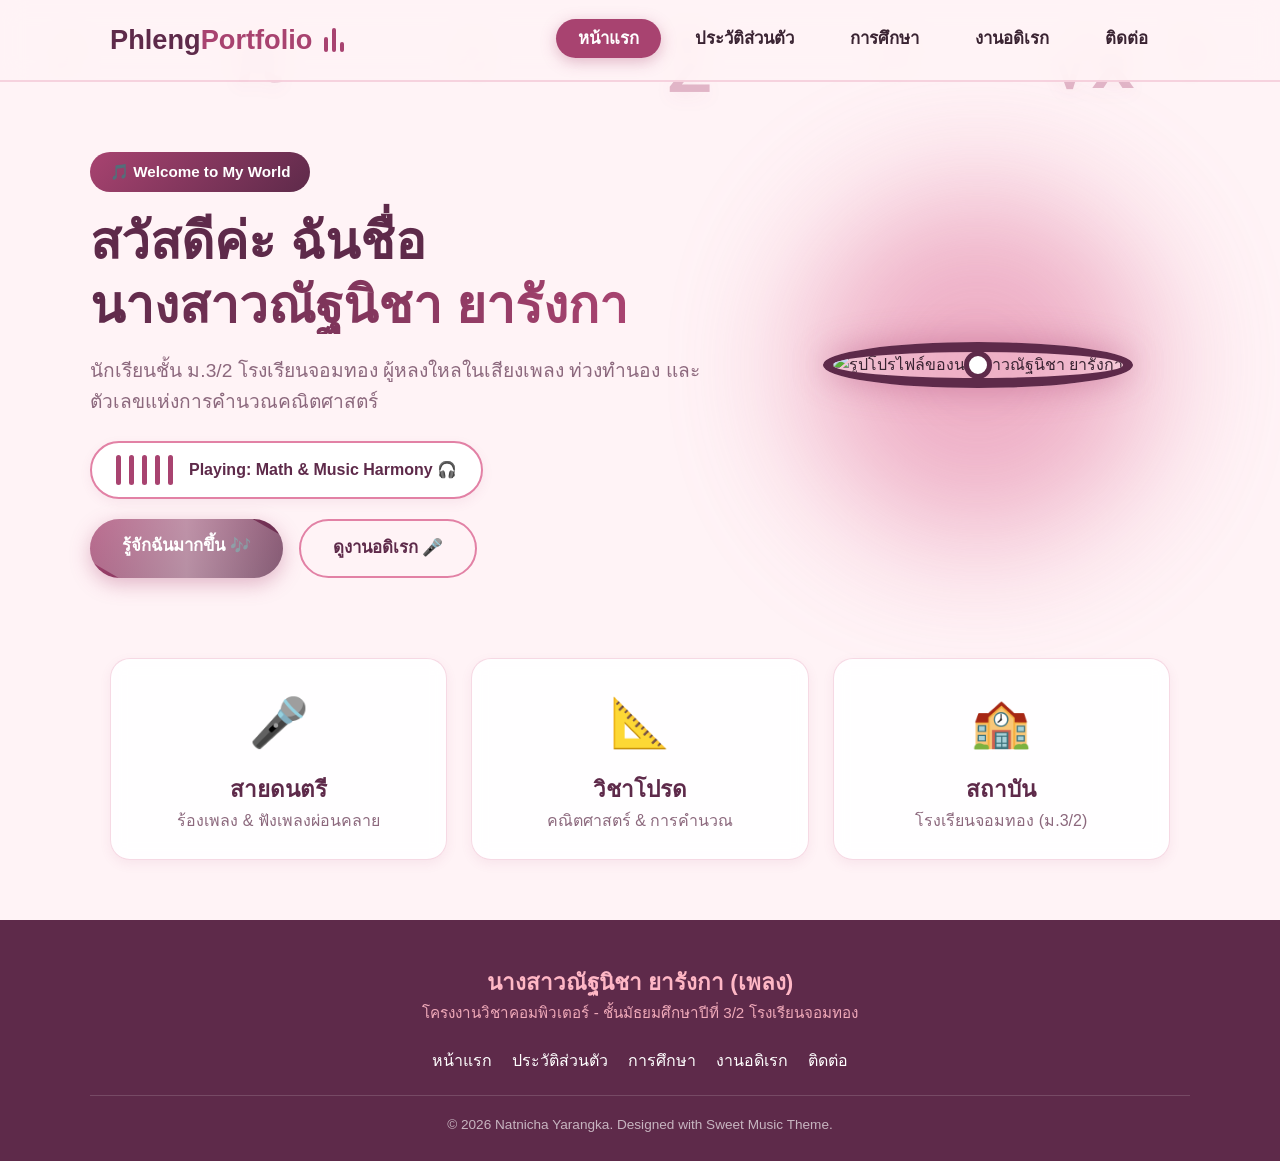
==== commit c57e6e36: "Update index.html" ====
--- a/index.html
+++ b/index.html
@@ -62,7 +62,7 @@
                 <div class="hero-image-wrapper">
                     <div class="glow-bg"></div>
                     <div class="vinyl-container">
-                        <img src="https://placehold.co/400x400/A84370/FFFFFF/png?text=Natnicha" alt="รูปโปรไฟล์ของนางสาวณัฐนิชา ยารังกา" class="profile-img vinyl-record">
+                        <img src="2fe59378-ac74-452a-bad9-e454b713df7a.jpg" alt="รูปโปรไฟล์ของนางสาวณัฐนิชา ยารังกา" class="profile-img vinyl-record">
                         <div class="vinyl-center-dot"></div>
                     </div>
                 </div>
--- a/style.css
+++ b/style.css
@@ -1,5 +1,5 @@
 /* ==========================================
-   1. CSS Reset & Variables Definitions
+   1. CSS Reset & Theme Variables
    Theme: Sweet Music (Soft Red, Mauve & Magenta)
    ========================================== */
 * {
@@ -18,8 +18,8 @@
     --bg-white: #FFFFFF;
     --text-color: #3A2332;       /* สีข้อความน้ำตาลม่วงเข้ม */
     --text-muted: #8C687D;
-    --shadow-sm: 0 4px 10px rgba(168, 67, 112, 0.08);
-    --shadow-md: 0 10px 22px rgba(94, 42, 74, 0.15);
+    --shadow-sm: 0 4px 12px rgba(168, 67, 112, 0.08);
+    --shadow-md: 0 12px 28px rgba(94, 42, 74, 0.18);
     --radius-md: 20px;
     --radius-full: 9999px;
 }
@@ -55,7 +55,7 @@
 }
 
 /* ==========================================
-   2. Floating Music Notes Background Effect
+   2. Floating Notes & Math Symbols (ขยายขนาดใหญ่ขึ้น)
    ========================================== */
 .music-notes-bg {
     position: fixed;
@@ -70,31 +70,35 @@
 
 .note {
     position: absolute;
-    color: var(--primary-light);
-    opacity: 0.25;
-    font-size: 2.2rem;
-    animation: floatNote 12s infinite linear;
-}
-
-.n1 { left: 8%; animation-duration: 10s; animation-delay: 0s; }
-.n2 { left: 28%; animation-duration: 14s; animation-delay: 2s; }
-.n3 { left: 52%; animation-duration: 11s; animation-delay: 4s; }
-.n4 { left: 76%; animation-duration: 13s; animation-delay: 1s; }
-.n5 { left: 92%; animation-duration: 9s; animation-delay: 3s; }
+    color: var(--primary-main);
+    opacity: 0.35;               /* ปรับความเด่นขึ้น */
+    font-size: 3.8rem;           /* ขยายขนาดตัวโน้ตจาก 2.2rem -> 3.8rem */
+    font-weight: bold;
+    filter: drop-shadow(0 4px 10px rgba(168, 67, 112, 0.2));
+    animation: floatNote 11s infinite linear;
+}
+
+.n1 { left: 4%;  animation-duration: 9s;  animation-delay: 0s; }
+.n2 { left: 18%; animation-duration: 13s; animation-delay: 2s; font-size: 4.5rem; }
+.n3 { left: 35%; animation-duration: 10s; animation-delay: 4s; }
+.n4 { left: 52%; animation-duration: 12s; animation-delay: 1s; font-size: 4.2rem; }
+.n5 { left: 68%; animation-duration: 8s;  animation-delay: 3s; }
+.n6 { left: 82%; animation-duration: 14s; animation-delay: 5s; font-size: 4.8rem; }
+.n7 { left: 92%; animation-duration: 9s;  animation-delay: 2s; }
 
 @keyframes floatNote {
     0% {
-        transform: translateY(105vh) rotate(0deg);
+        transform: translateY(105vh) rotate(0deg) scale(0.8);
         opacity: 0;
     }
     20% {
-        opacity: 0.35;
+        opacity: 0.45;
     }
     80% {
-        opacity: 0.35;
+        opacity: 0.45;
     }
     100% {
-        transform: translateY(-10vh) rotate(360deg);
+        transform: translateY(-15vh) rotate(360deg) scale(1.3);
         opacity: 0;
     }
 }
@@ -111,7 +115,7 @@
 }
 
 .page-content {
-    padding: 60px 0;
+    padding: 30px 0 60px;
     flex: 1;
     position: relative;
     z-index: 1;
@@ -151,107 +155,235 @@
 .mt-40 { margin-top: 40px; }
 
 /* ==========================================
-   4. Components (Cards, Buttons, Badges)
+   4. Audio Player Bar Widget (ขยายขนาด)
+   ========================================== */
+.audio-player-container {
+    margin-bottom: 25px;
+}
+
+.audio-card {
+    background: rgba(255, 255, 255, 0.95);
+    border: 2px solid var(--primary-light);
+    border-radius: var(--radius-md);
+    padding: 18px 28px;          /* ขยายขนาด padding ให้ใหญ่ขึ้น */
+    display: flex;
+    justify-content: space-between;
+    align-items: center;
+    box-shadow: var(--shadow-md);
+    gap: 20px;
+    flex-wrap: wrap;
+}
+
+.audio-info {
+    display: flex;
+    align-items: center;
+    gap: 16px;
+    font-size: 1.1rem;           /* ขยายขนาดข้อความ */
+}
+
+.music-icon-spin {
+    font-size: 2.5rem;           /* ขยายไอคอนเพลงจาก 1.6rem -> 2.5rem */
+    animation: spinIcon 4s infinite linear;
+}
+
+@keyframes spinIcon {
+    100% { transform: rotate(360deg); }
+}
+
+.audio-subtext {
+    font-size: 0.9rem;
+    color: var(--text-muted);
+}
+
+.custom-audio {
+    height: 42px;                /* ขยายความสูงแถบควบคุมเสียง */
+    outline: none;
+    border-radius: var(--radius-full);
+}
+
+/* ==========================================
+   5. Interactive Cards & Glow Effects
    ========================================== */
 .card {
     background: rgba(255, 255, 255, 0.92);
     backdrop-filter: blur(8px);
     border-radius: var(--radius-md);
-    padding: 24px;
+    padding: 26px;
     border: 1px solid rgba(226, 129, 165, 0.3);
     box-shadow: var(--shadow-sm);
-    transition: all 0.3s ease;
-}
-
-.card:hover {
-    transform: translateY(-6px);
-    box-shadow: var(--shadow-md);
+    transition: all 0.35s cubic-bezier(0.175, 0.885, 0.32, 1.275);
+}
+
+.interactive-card:hover {
+    transform: translateY(-10px) scale(1.02);
+    box-shadow: 0 18px 36px rgba(168, 67, 112, 0.28);
     border-color: var(--primary-light);
 }
 
+.bounce-icon {
+    font-size: 3rem !important;  /* ขยายขนาดไอคอนบนกล่อง Card จาก 2.2rem -> 3rem */
+    display: inline-block;
+    transition: transform 0.3s ease;
+}
+
+.interactive-card:hover .bounce-icon {
+    transform: scale(1.3) rotate(12deg);
+}
+
+/* ==========================================
+   6. Buttons & Shimmer Sweeping Animation
+   ========================================== */
 .btn {
     display: inline-block;
-    padding: 12px 28px;
+    padding: 14px 32px;          /* ขยายปุ่มให้ใหญ่ขึ้น */
+    font-size: 1.05rem;
     border-radius: var(--radius-full);
     text-decoration: none;
     font-weight: 600;
+    position: relative;
+    overflow: hidden;
     transition: all 0.3s ease;
 }
 
 .btn-primary {
     background: linear-gradient(135deg, var(--primary-main), var(--primary-dark));
     color: white;
-    box-shadow: 0 4px 15px rgba(168, 67, 112, 0.3);
+    box-shadow: 0 6px 20px rgba(168, 67, 112, 0.35);
 }
 
 .btn-primary:hover {
-    transform: translateY(-3px);
-    box-shadow: 0 8px 20px rgba(168, 67, 112, 0.4);
+    transform: translateY(-4px);
+    box-shadow: 0 10px 28px rgba(168, 67, 112, 0.5);
+}
+
+.shimmer-btn::after {
+    content: '';
+    position: absolute;
+    top: -50%;
+    left: -50%;
+    width: 200%;
+    height: 200%;
+    background: linear-gradient(
+        60deg,
+        transparent,
+        rgba(255, 255, 255, 0.45),
+        transparent
+    );
+    transform: rotate(30deg);
+    animation: shimmerSweep 3.5s infinite;
+}
+
+@keyframes shimmerSweep {
+    0% { transform: translateX(-100%) rotate(30deg); }
+    25% { transform: translateX(100%) rotate(30deg); }
+    100% { transform: translateX(100%) rotate(30deg); }
 }
 
 .btn-secondary {
     background: var(--bg-light);
     color: var(--primary-dark);
-    border: 1px solid var(--primary-light);
+    border: 2px solid var(--primary-light);
 }
 
 .btn-secondary:hover {
     background: var(--accent-color);
     color: var(--primary-dark);
+}
+
+.pulse-badge {
+    display: inline-block;
+    animation: pulseBadge 2s infinite;
+}
+
+@keyframes pulseBadge {
+    0% { transform: scale(1); box-shadow: 0 0 0 0 rgba(168, 67, 112, 0.4); }
+    70% { transform: scale(1.05); box-shadow: 0 0 0 14px rgba(168, 67, 112, 0); }
+    100% { transform: scale(1); box-shadow: 0 0 0 0 rgba(168, 67, 112, 0); }
 }
 
 .badge {
     background: linear-gradient(135deg, var(--primary-main), var(--primary-dark));
     color: white;
-    padding: 6px 16px;
+    padding: 8px 20px;
     border-radius: var(--radius-full);
-    font-size: 0.85rem;
+    font-size: 0.95rem;
     font-weight: 600;
 }
 
 /* ==========================================
-   5. Navigation Bar
+   7. Navigation Bar & Logo Sound Wave (ขยายขนาด)
    ========================================== */
 .navbar-container {
     position: sticky;
     top: 0;
     z-index: 1000;
-    background: rgba(255, 243, 246, 0.88);
+    background: rgba(255, 243, 246, 0.92);
     backdrop-filter: blur(12px);
-    border-bottom: 1px solid rgba(226, 129, 165, 0.25);
+    border-bottom: 2px solid rgba(226, 129, 165, 0.3);
 }
 
 .navbar {
     max-width: 1100px;
     margin: 0 auto;
-    padding: 16px 20px;
+    padding: 18px 20px;
     display: flex;
     justify-content: space-between;
     align-items: center;
 }
 
 .logo {
-    font-size: 1.5rem;
+    display: flex;
+    align-items: center;
+    gap: 12px;
+    text-decoration: none;
+}
+
+.logo-text {
+    font-size: 1.7rem;           /* ขยายโลโก้ขึ้น */
     font-weight: 800;
     color: var(--primary-dark);
-    text-decoration: none;
-}
-
-.logo span {
+}
+
+.logo-text span {
     color: var(--primary-main);
 }
 
+/* คลื่นเสียงข้าง Logo ใหญ่ขึ้น */
+.logo-wave {
+    display: flex;
+    align-items: flex-end;
+    gap: 4px;
+    height: 24px;                /* ขยายความสูงจาก 16px -> 24px */
+}
+
+.logo-wave span {
+    width: 4px;                  /* ขยายความกว้างแท่ง */
+    background: var(--primary-main);
+    border-radius: 4px;
+    animation: waveBar 1.2s infinite ease-in-out alternate;
+}
+
+.logo-wave span:nth-child(1) { height: 60%; animation-delay: 0.1s; }
+.logo-wave span:nth-child(2) { height: 100%; animation-delay: 0.3s; }
+.logo-wave span:nth-child(3) { height: 40%; animation-delay: 0.5s; }
+
+@keyframes waveBar {
+    0% { height: 20%; }
+    100% { height: 100%; }
+}
+
 .nav-links {
     display: flex;
     list-style: none;
-    gap: 16px;
+    gap: 12px;
 }
 
 .nav-links a {
     text-decoration: none;
     color: var(--text-color);
     font-weight: 600;
-    padding: 8px 18px;
+    padding: 10px 22px;          /* ขยายเมนู Navigation */
+    font-size: 1.05rem;
     border-radius: var(--radius-full);
     transition: all 0.3s ease;
 }
@@ -259,13 +391,14 @@
 .nav-links a:hover, .nav-links a.active {
     background-color: var(--primary-main);
     color: white;
-}
-
-/* ==========================================
-   6. Hero Section
+    box-shadow: 0 4px 15px rgba(168, 67, 112, 0.35);
+}
+
+/* ==========================================
+   8. Hero Section & Sound Wave Widget (ขยายขนาดใหญ่พิเศษ)
    ========================================== */
 .hero-section {
-    padding: 60px 20px;
+    padding: 40px 20px;
 }
 
 .hero-container {
@@ -278,10 +411,10 @@
 }
 
 .hero-text h1 {
-    font-size: 2.8rem;
-    margin: 16px 0;
-    color: var(--primary-dark);
-    line-height: 1.2;
+    font-size: 3.2rem;           /* ขยายหัวข้อใหญ่ขึ้น */
+    margin: 18px 0;
+    color: var(--primary-dark);
+    line-height: 1.25;
 }
 
 .highlight-text {
@@ -291,9 +424,47 @@
 }
 
 .hero-subtitle {
-    font-size: 1.1rem;
+    font-size: 1.2rem;
     color: var(--text-muted);
     margin-bottom: 24px;
+}
+
+/* Equalizer / Sound Wave Box ใหญ่เด่น */
+.sound-wave-box {
+    display: inline-flex;
+    align-items: center;
+    gap: 8px;                    /* ขยายช่องว่างระหว่างแท่งคลื่น */
+    background: rgba(255, 255, 255, 0.95);
+    padding: 12px 24px;          /* ขยายขนาดกล่อง Equalizer */
+    border-radius: var(--radius-full);
+    border: 2px solid var(--primary-light);
+    box-shadow: var(--shadow-sm);
+}
+
+.wave-bar {
+    width: 5px;                  /* ขยายความกว้างแท่งคลื่นเสียงจาก 3px -> 5px */
+    height: 30px;                /* ขยายความสูงสูงสุดจาก 18px -> 30px */
+    background: var(--primary-main);
+    border-radius: 3px;
+    animation: soundEqualizer 1s infinite ease-in-out alternate;
+}
+
+.wave-bar:nth-child(1) { animation-delay: 0.1s; }
+.wave-bar:nth-child(2) { animation-delay: 0.4s; }
+.wave-bar:nth-child(3) { animation-delay: 0.2s; }
+.wave-bar:nth-child(4) { animation-delay: 0.5s; }
+.wave-bar:nth-child(5) { animation-delay: 0.3s; }
+
+@keyframes soundEqualizer {
+    0% { height: 6px; }
+    100% { height: 30px; }
+}
+
+.sound-text {
+    font-size: 1rem;            /* ขยายข้อความขนาดย่อ */
+    color: var(--primary-dark);
+    font-weight: 700;
+    margin-left: 8px;
 }
 
 .hero-buttons {
@@ -306,21 +477,28 @@
     text-align: center;
 }
 
+/* วงกลมแสง Glow ด้านหลังใหญ่ขึ้น */
 .glow-bg {
     position: absolute;
     top: 50%;
     left: 50%;
     transform: translate(-50%, -50%);
-    width: 260px;
-    height: 260px;
+    width: 350px;                /* ขยายรัศมีแสงจาก 270px -> 350px */
+    height: 350px;
     background: var(--primary-light);
-    filter: blur(50px);
-    opacity: 0.45;
+    filter: blur(65px);
+    opacity: 0.6;
     border-radius: 50%;
     z-index: 1;
-}
-
-/* Vinyl Record Profile Effect */
+    animation: glowPulse 3s infinite alternate;
+}
+
+@keyframes glowPulse {
+    0% { opacity: 0.4; filter: blur(55px); }
+    100% { opacity: 0.75; filter: blur(75px); }
+}
+
+/* แผ่นเสียง Vinyl Record ขยายใหญ่ขึ้น */
 .vinyl-container {
     position: relative;
     z-index: 2;
@@ -328,17 +506,30 @@
 }
 
 .vinyl-record {
-    width: 280px;
-    height: 280px;
+    width: 340px;                /* ขยายขนาดแผ่นเสียงจาก 280px -> 340px */
+    height: 340px;
     object-fit: cover;
     border-radius: 50%;
-    border: 8px solid var(--primary-dark);
-    box-shadow: 0 0 25px rgba(168, 67, 112, 0.4);
-    transition: transform 0.5s ease;
+    border: 10px solid var(--primary-dark); /* ขยายขอบแผ่นเสียง */
+    box-shadow: 0 0 35px rgba(168, 67, 112, 0.45);
+    transition: transform 0.6s cubic-bezier(0.25, 1, 0.5, 1);
 }
 
 .vinyl-record:hover {
-    transform: rotate(45deg) scale(1.03);
+    transform: rotate(180deg) scale(1.08);
+}
+
+.vinyl-center-dot {
+    position: absolute;
+    top: 50%;
+    left: 50%;
+    transform: translate(-50%, -50%);
+    width: 28px;                 /* ขยายรูตรงกลางแผ่นเสียง */
+    height: 28px;
+    background: white;
+    border: 5px solid var(--primary-dark);
+    border-radius: 50%;
+    z-index: 3;
 }
 
 .stat-card {
@@ -346,26 +537,26 @@
 }
 
 .card-icon {
-    font-size: 2.2rem;
+    font-size: 2.8rem;
     margin-bottom: 10px;
 }
 
 .stat-card h3 {
-    font-size: 1.3rem;
+    font-size: 1.4rem;
     color: var(--primary-dark);
 }
 
 .stat-card p {
     color: var(--text-muted);
-    font-size: 0.95rem;
-}
-
-/* ==========================================
-   7. Profile Page
+    font-size: 1rem;
+}
+
+/* ==========================================
+   9. Profile Page
    ========================================== */
 .profile-grid {
     display: grid;
-    grid-template-columns: 320px 1fr;
+    grid-template-columns: 340px 1fr;
     gap: 30px;
 }
 
@@ -382,21 +573,23 @@
 }
 
 .profile-tag {
-    padding: 16px;
+    padding: 18px;
     background: white;
 }
 
 .profile-tag h3 {
     color: var(--primary-dark);
+    font-size: 1.3rem;
 }
 
 .info-list {
     list-style: none;
     margin-top: 15px;
+    font-size: 1.05rem;
 }
 
 .info-list li {
-    padding: 10px 0;
+    padding: 12px 0;
     border-bottom: 1px dashed rgba(226, 129, 165, 0.4);
 }
 
@@ -405,11 +598,11 @@
 }
 
 /* ==========================================
-   8. Education Page & Timeline
+   10. Education Page & Timeline
    ========================================== */
 .timeline {
     position: relative;
-    max-width: 700px;
+    max-width: 750px;
     margin: 0 auto;
 }
 
@@ -419,73 +612,76 @@
     left: 20px;
     top: 0;
     bottom: 0;
-    width: 4px;
+    width: 5px;                  /* ขยายเส้น Timeline */
     background: var(--accent-color);
 }
 
 .timeline-item {
     position: relative;
-    padding-left: 60px;
-    margin-bottom: 30px;
+    padding-left: 65px;
+    margin-bottom: 35px;
 }
 
 .timeline-dot {
     position: absolute;
-    left: 12px;
+    left: 10px;
     top: 20px;
-    width: 20px;
-    height: 20px;
+    width: 26px;                 /* ขยายจุด Timeline จาก 20px -> 26px */
+    height: 26px;
     border-radius: 50%;
     background: var(--primary-light);
-    border: 4px solid white;
+    border: 5px solid white;
     box-shadow: var(--shadow-sm);
 }
 
-.active-dot {
+.pulse-dot {
     background: var(--primary-dark);
+    box-shadow: 0 0 0 6px rgba(168, 67, 112, 0.3);
 }
 
 .timeline-date {
-    font-size: 0.85rem;
+    font-size: 0.95rem;
     color: var(--primary-main);
     font-weight: bold;
 }
 
 .badge-small {
     display: inline-block;
-    margin-top: 10px;
+    margin-top: 12px;
     background: var(--primary-dark);
     color: white;
-    padding: 3px 10px;
+    padding: 4px 14px;
     border-radius: var(--radius-full);
-    font-size: 0.8rem;
+    font-size: 0.85rem;
 }
 
 .highlight-card {
-    border-left: 5px solid var(--primary-main);
+    border-left: 6px solid var(--primary-main);
 }
 
 .table-container {
     background: white;
     border-radius: var(--radius-md);
-    padding: 24px;
+    padding: 28px;
     box-shadow: var(--shadow-sm);
     border: 1px solid rgba(226, 129, 165, 0.3);
 }
 
 .table-title {
-    margin-bottom: 15px;
-    color: var(--primary-dark);
+    margin-bottom: 18px;
+    color: var(--primary-dark);
+    font-size: 1.3rem;
 }
 
 .custom-table {
     width: 100%;
     border-collapse: collapse;
     text-align: left;
+    font-size: 1.05rem;
 }
 
 .custom-table th, .custom-table td {
-    padding: 14px 16px;
+    padding: 16px 18px;
     border-bottom: 1px solid var(--bg-light);
 }
 
@@ -494,16 +690,21 @@
     color: var(--primary-dark);
 }
 
-/* ==========================================
-   9. Hobby & Contact Pages
+.rating-stars {
+    letter-spacing: 3px;
+    font-size: 1.2rem;
+}
+
+/* ==========================================
+   11. Hobby & Contact Pages
    ========================================== */
 .hobby-card {
     text-align: center;
 }
 
 .hobby-icon, .contact-icon {
-    font-size: 2.5rem;
-    margin-bottom: 12px;
+    font-size: 3.2rem;           /* ขยายไอคอนหน้า Hobby & Contact */
+    margin-bottom: 14px;
 }
 
 .contact-wrapper {
@@ -519,25 +720,28 @@
     text-align: center;
     background: linear-gradient(135deg, #FFF3F6, white);
     border: 2px dashed var(--primary-light);
+    padding: 35px;
 }
 
 .cta-box h3 {
     color: var(--primary-dark);
-    margin-bottom: 10px;
+    font-size: 1.5rem;
+    margin-bottom: 12px;
 }
 
 .cta-box p {
     color: var(--text-muted);
-    margin-bottom: 20px;
-}
-
-/* ==========================================
-   10. Footer
+    font-size: 1.05rem;
+    margin-bottom: 24px;
+}
+
+/* ==========================================
+   12. Footer
    ========================================== */
 footer {
     background: var(--primary-dark);
     color: white;
-    padding: 40px 20px 20px;
+    padding: 45px 20px 25px;
     margin-top: auto;
     position: relative;
     z-index: 1;
@@ -549,31 +753,31 @@
     display: flex;
     flex-direction: column;
     align-items: center;
-    gap: 20px;
+    gap: 22px;
     text-align: center;
 }
 
 .footer-info h3 {
-    font-size: 1.3rem;
+    font-size: 1.4rem;
     color: var(--accent-color);
 }
 
 .footer-info p {
-    font-size: 0.9rem;
+    font-size: 0.95rem;
     color: var(--accent-color);
     opacity: 0.9;
 }
 
 .footer-links {
     display: flex;
-    gap: 16px;
+    gap: 20px;
     list-style: none;
 }
 
 .footer-links a {
     color: white;
     text-decoration: none;
-    font-size: 0.9rem;
+    font-size: 1rem;
     transition: color 0.3s;
 }
 
@@ -582,20 +786,38 @@
 }
 
 .copyright {
-    font-size: 0.8rem;
-    color: rgba(255, 255, 255, 0.6);
+    font-size: 0.85rem;
+    color: rgba(255, 255, 255, 0.65);
     border-top: 1px solid rgba(255, 255, 255, 0.15);
     width: 100%;
-    padding-top: 16px;
-}
-
-/* ==========================================
-   11. Responsive Design (Media Queries)
+    padding-top: 18px;
+}
+
+/* ==========================================
+   13. Responsive Design (Media Queries)
    ========================================== */
 @media (max-width: 768px) {
     .navbar {
         flex-direction: column;
-        gap: 12px;
+        gap: 14px;
+    }
+
+    .hero-text h1 {
+        font-size: 2.4rem;
+    }
+
+    .vinyl-record {
+        width: 260px;
+        height: 260px;
+    }
+
+    .audio-card {
+        flex-direction: column;
+        text-align: center;
+    }
+
+    .audio-info {
+        flex-direction: column;
     }
 
     .hero-container {
@@ -603,6 +825,10 @@
         text-align: center;
     }
 
+    .sound-wave-box {
+        justify-content: center;
+    }
+
     .hero-buttons {
         justify-content: center;
     }
@@ -620,10 +846,10 @@
     }
 
     .timeline-item {
-        padding-left: 35px;
+        padding-left: 40px;
     }
 
     .timeline-dot {
-        left: 2px;
-    }
-}
+        left: 0px;
+    }
+}
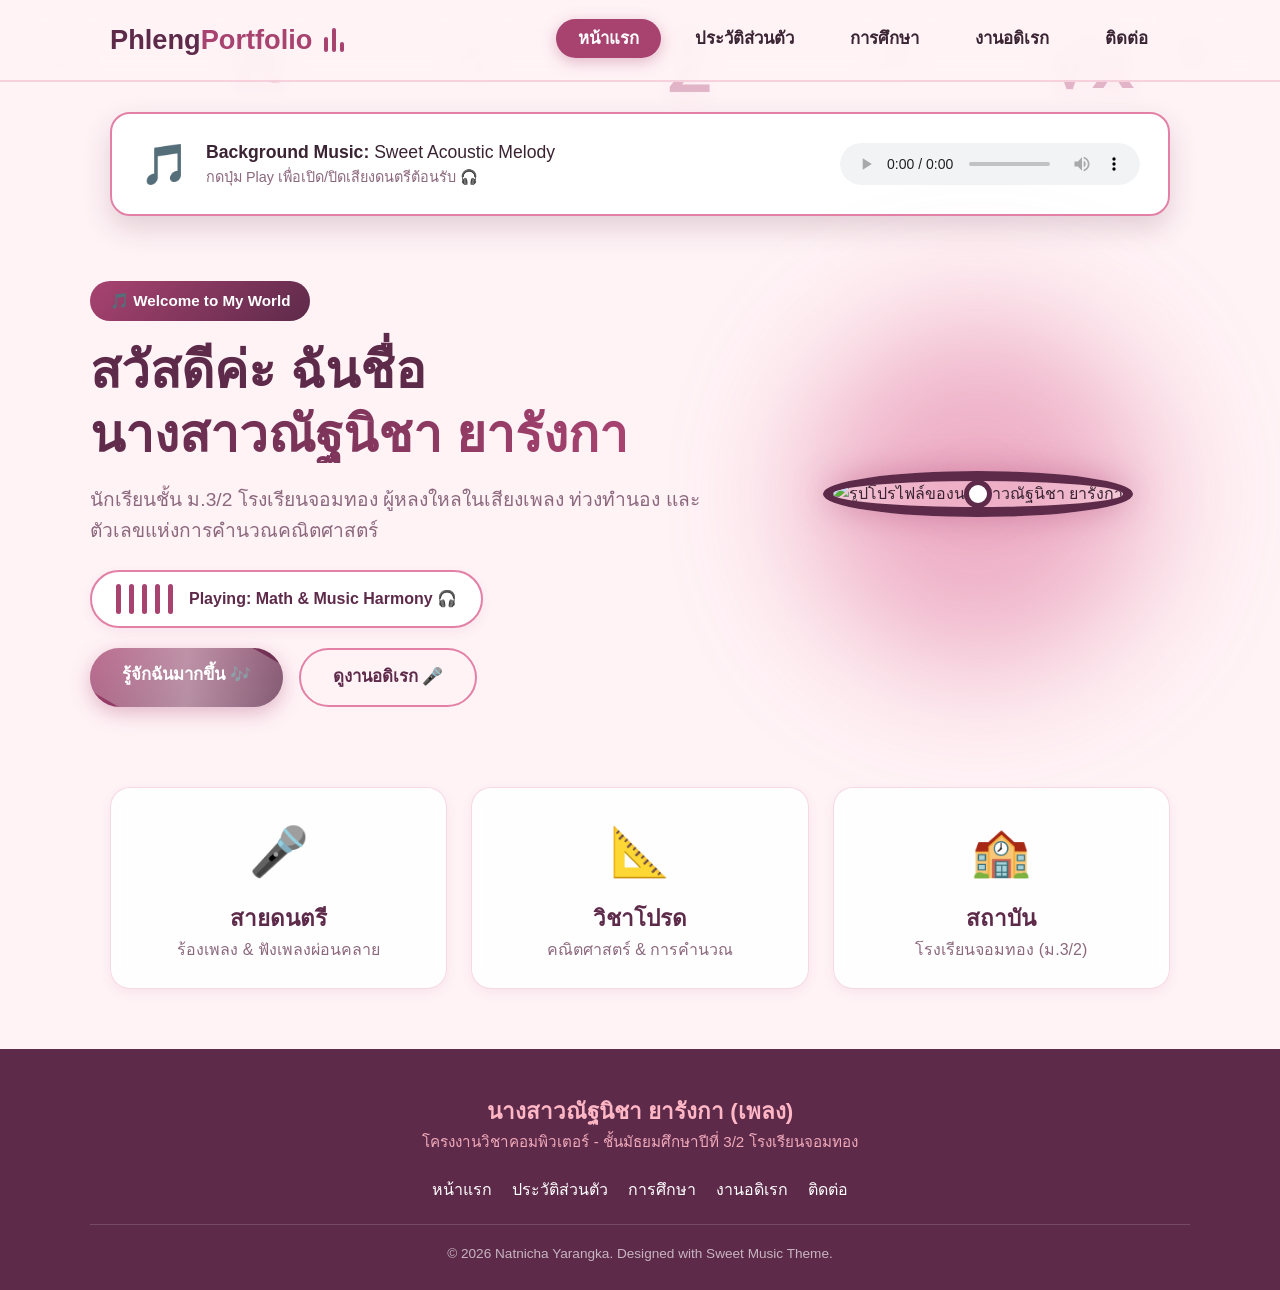
==== commit 2c142d54: "Update index.html" ====
--- a/index.html
+++ b/index.html
@@ -37,6 +37,78 @@
     </header>
 
     <main class="page-content">
+
+        <!-- ===== จุดที่เพิ่มเครื่องเล่นเพลงตรงนี้ ===== -->
+        <div class="audio-player-container container">
+            <div class="audio-card">
+                <div class="audio-info">
+                    <span class="music-icon-spin">🎵</span>
+                    <div>
+                        <strong>Background Music:</strong> Sweet Acoustic Melody
+                        <p class="audio-subtext">กดปุ่ม Play เพื่อเปิด/ปิดเสียงดนตรีต้อนรับ 🎧</p>
+                    </div>
+                </div>
+                <!-- เปลี่ยนลิงก์เพลงตรง src="..." ได้ตามต้องการ -->
+                <audio controls autoplay loop class="custom-audio">
+                    <source src="<!DOCTYPE html>
+<html lang="th">
+<head>
+    <meta charset="UTF-8">
+    <meta name="viewport" content="width=device-width, initial-scale=1.0">
+    <title>หน้าแรก - Portfolio ณัฐนิชา ยารังกา</title>
+    <link rel="stylesheet" href="style.css">
+</head>
+<body>
+
+    <div class="music-notes-bg">
+        <span class="note n1">♪</span>
+        <span class="note n2">π</span>
+        <span class="note n3">♫</span>
+        <span class="note n4">∑</span>
+        <span class="note n5">♬</span>
+        <span class="note n6">√x</span>
+        <span class="note n7">♭</span>
+    </div>
+
+    <header class="navbar-container">
+        <nav class="navbar">
+            <a href="index.html" class="logo">
+                <span class="logo-text">Phleng<span>Portfolio</span></span>
+                <div class="logo-wave">
+                    <span></span><span></span><span></span>
+                </div>
+            </a>
+            <ul class="nav-links">
+                <li><a href="index.html" class="active">หน้าแรก</a></li>
+                <li><a href="profile.html">ประวัติส่วนตัว</a></li>
+                <li><a href="education.html">การศึกษา</a></li>
+                <li><a href="hobby.html">งานอดิเรก</a></li>
+                <li><a href="contact.html">ติดต่อ</a></li>
+            </ul>
+        </nav>
+    </header>
+
+    <main class="page-content">
+
+        <!-- ===== จุดที่เพิ่มเครื่องเล่นเพลงตรงนี้ ===== -->
+        <div class="audio-player-container container">
+            <div class="audio-card">
+                <div class="audio-info">
+                    <span class="music-icon-spin">🎵</span>
+                    <div>
+                        <strong>Background Music:</strong> Sweet Acoustic Melody
+                        <p class="audio-subtext">กดปุ่ม Play เพื่อเปิด/ปิดเสียงดนตรีต้อนรับ 🎧</p>
+                    </div>
+                </div>
+                <!-- เปลี่ยนลิงก์เพลงตรง src="..." ได้ตามต้องการ -->
+                <audio controls autoplay loop class="custom-audio">
+                    <source src="https://www.youtube.com/watch?v=NzelM5KRfFw&list=RDNzelM5KRfFw&start_radio=1" type="audio/mpeg">
+                    เบราว์เซอร์ของคุณไม่รองรับการเล่นเสียง
+                </audio>
+            </div>
+        </div>
+        <!-- ============================================ -->
+
         <section class="hero-section">
             <div class="hero-container">
                 <div class="hero-text">
@@ -110,4 +182,84 @@
     </footer>
 
 </body>
+</html>" type="audio/mpeg">
+                    เบราว์เซอร์ของคุณไม่รองรับการเล่นเสียง
+                </audio>
+            </div>
+        </div>
+        <!-- ============================================ -->
+
+        <section class="hero-section">
+            <div class="hero-container">
+                <div class="hero-text">
+                    <span class="badge pulse-badge">🎵 Welcome to My World</span>
+                    <h1>สวัสดีค่ะ ฉันชื่อ <br><span class="highlight-text">นางสาวณัฐนิชา ยารังกา</span></h1>
+                    <p class="hero-subtitle">นักเรียนชั้น ม.3/2 โรงเรียนจอมทอง ผู้หลงใหลในเสียงเพลง ท่วงทำนอง และตัวเลขแห่งการคำนวณคณิตศาสตร์</p>
+                    
+                    <div class="sound-wave-box">
+                        <span class="wave-bar"></span>
+                        <span class="wave-bar"></span>
+                        <span class="wave-bar"></span>
+                        <span class="wave-bar"></span>
+                        <span class="wave-bar"></span>
+                        <span class="sound-text">Playing: Math & Music Harmony 🎧</span>
+                    </div>
+
+                    <div class="hero-buttons mt-20">
+                        <a href="profile.html" class="btn btn-primary shimmer-btn">รู้จักฉันมากขึ้น 🎶</a>
+                        <a href="hobby.html" class="btn btn-secondary">ดูงานอดิเรก 🎤</a>
+                    </div>
+                </div>
+
+                <div class="hero-image-wrapper">
+                    <div class="glow-bg"></div>
+                    <div class="vinyl-container">
+                        <img src="2fe59378-ac74-452a-bad9-e454b713df7a.jpg" alt="รูปโปรไฟล์ของนางสาวณัฐนิชา ยารังกา" class="profile-img vinyl-record">
+                        <div class="vinyl-center-dot"></div>
+                    </div>
+                </div>
+            </div>
+        </section>
+
+        <section class="container mt-40">
+            <div class="grid-3">
+                <div class="card stat-card interactive-card">
+                    <div class="card-icon bounce-icon">🎤</div>
+                    <h3>สายดนตรี</h3>
+                    <p>ร้องเพลง & ฟังเพลงผ่อนคลาย</p>
+                </div>
+                <div class="card stat-card interactive-card">
+                    <div class="card-icon bounce-icon">📐</div>
+                    <h3>วิชาโปรด</h3>
+                    <p>คณิตศาสตร์ & การคำนวณ</p>
+                </div>
+                <div class="card stat-card interactive-card">
+                    <div class="card-icon bounce-icon">🏫</div>
+                    <h3>สถาบัน</h3>
+                    <p>โรงเรียนจอมทอง (ม.3/2)</p>
+                </div>
+            </div>
+        </section>
+    </main>
+
+    <footer>
+        <div class="footer-container">
+            <div class="footer-info">
+                <h3>นางสาวณัฐนิชา ยารังกา (เพลง)</h3>
+                <p>โครงงานวิชาคอมพิวเตอร์ - ชั้นมัธยมศึกษาปีที่ 3/2 โรงเรียนจอมทอง</p>
+            </div>
+            <ul class="footer-links">
+                <li><a href="index.html">หน้าแรก</a></li>
+                <li><a href="profile.html">ประวัติส่วนตัว</a></li>
+                <li><a href="education.html">การศึกษา</a></li>
+                <li><a href="hobby.html">งานอดิเรก</a></li>
+                <li><a href="contact.html">ติดต่อ</a></li>
+            </ul>
+            <div class="copyright">
+                &copy; 2026 Natnicha Yarangka. Designed with Sweet Music Theme.
+            </div>
+        </div>
+    </footer>
+
+</body>
 </html>
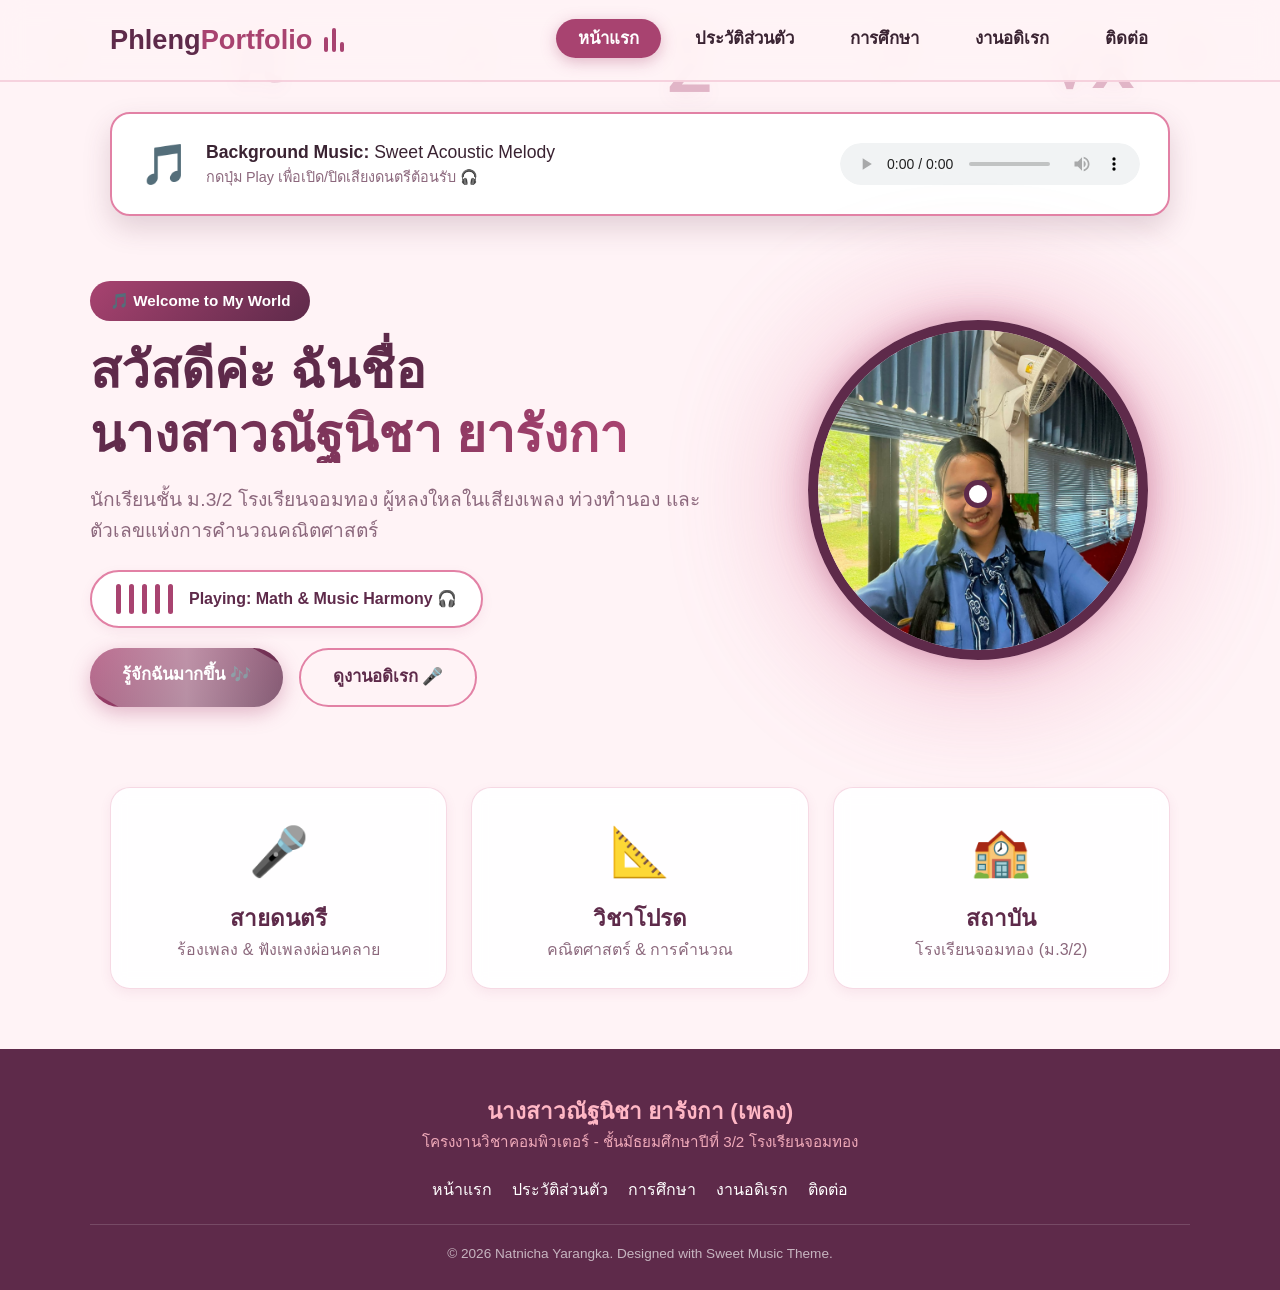
==== commit 8a959202: "Update index.html" ====
--- a/index.html
+++ b/index.html
@@ -214,7 +214,7 @@
                 <div class="hero-image-wrapper">
                     <div class="glow-bg"></div>
                     <div class="vinyl-container">
-                        <img src="2fe59378-ac74-452a-bad9-e454b713df7a.jpg" alt="รูปโปรไฟล์ของนางสาวณัฐนิชา ยารังกา" class="profile-img vinyl-record">
+                        <img src="images/pro.jpg" alt="รูปโปรไฟล์ของนางสาวณัฐนิชา ยารังกา" class="profile-img vinyl-record">
                         <div class="vinyl-center-dot"></div>
                     </div>
                 </div>
